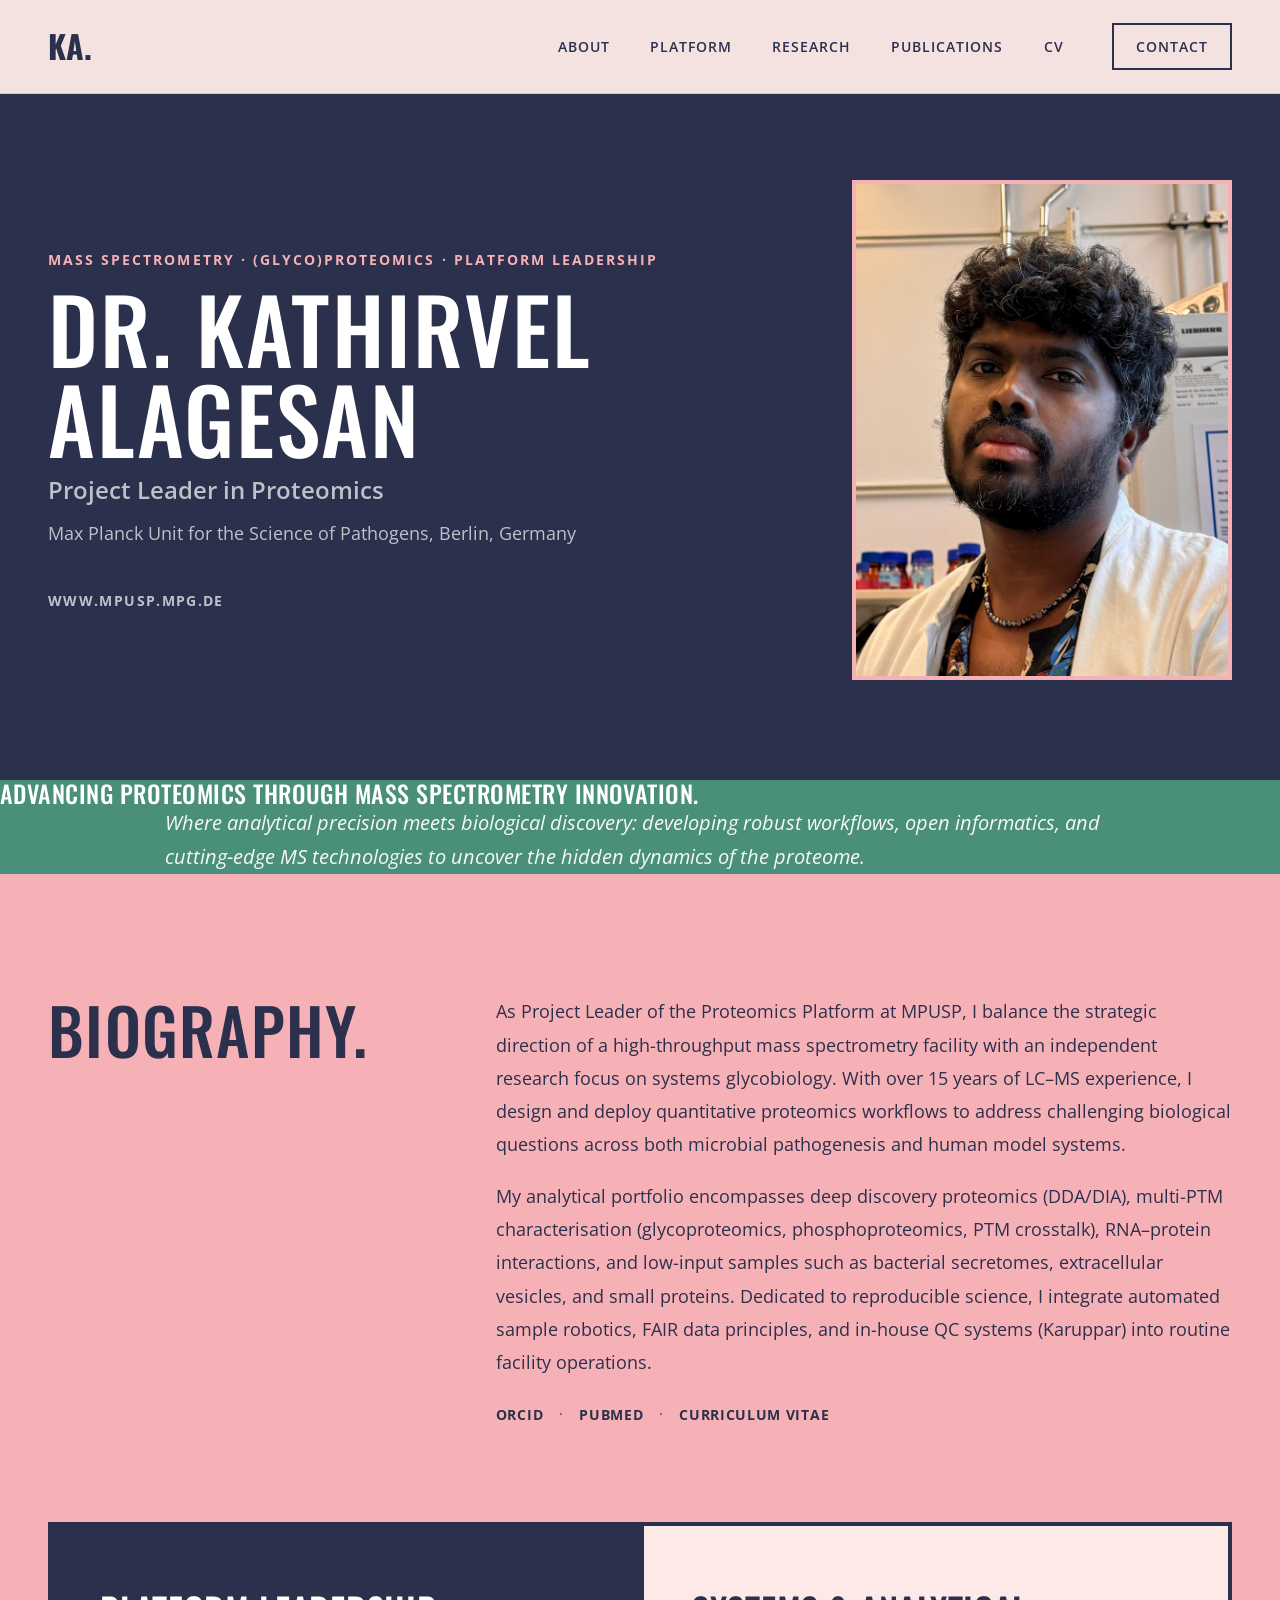
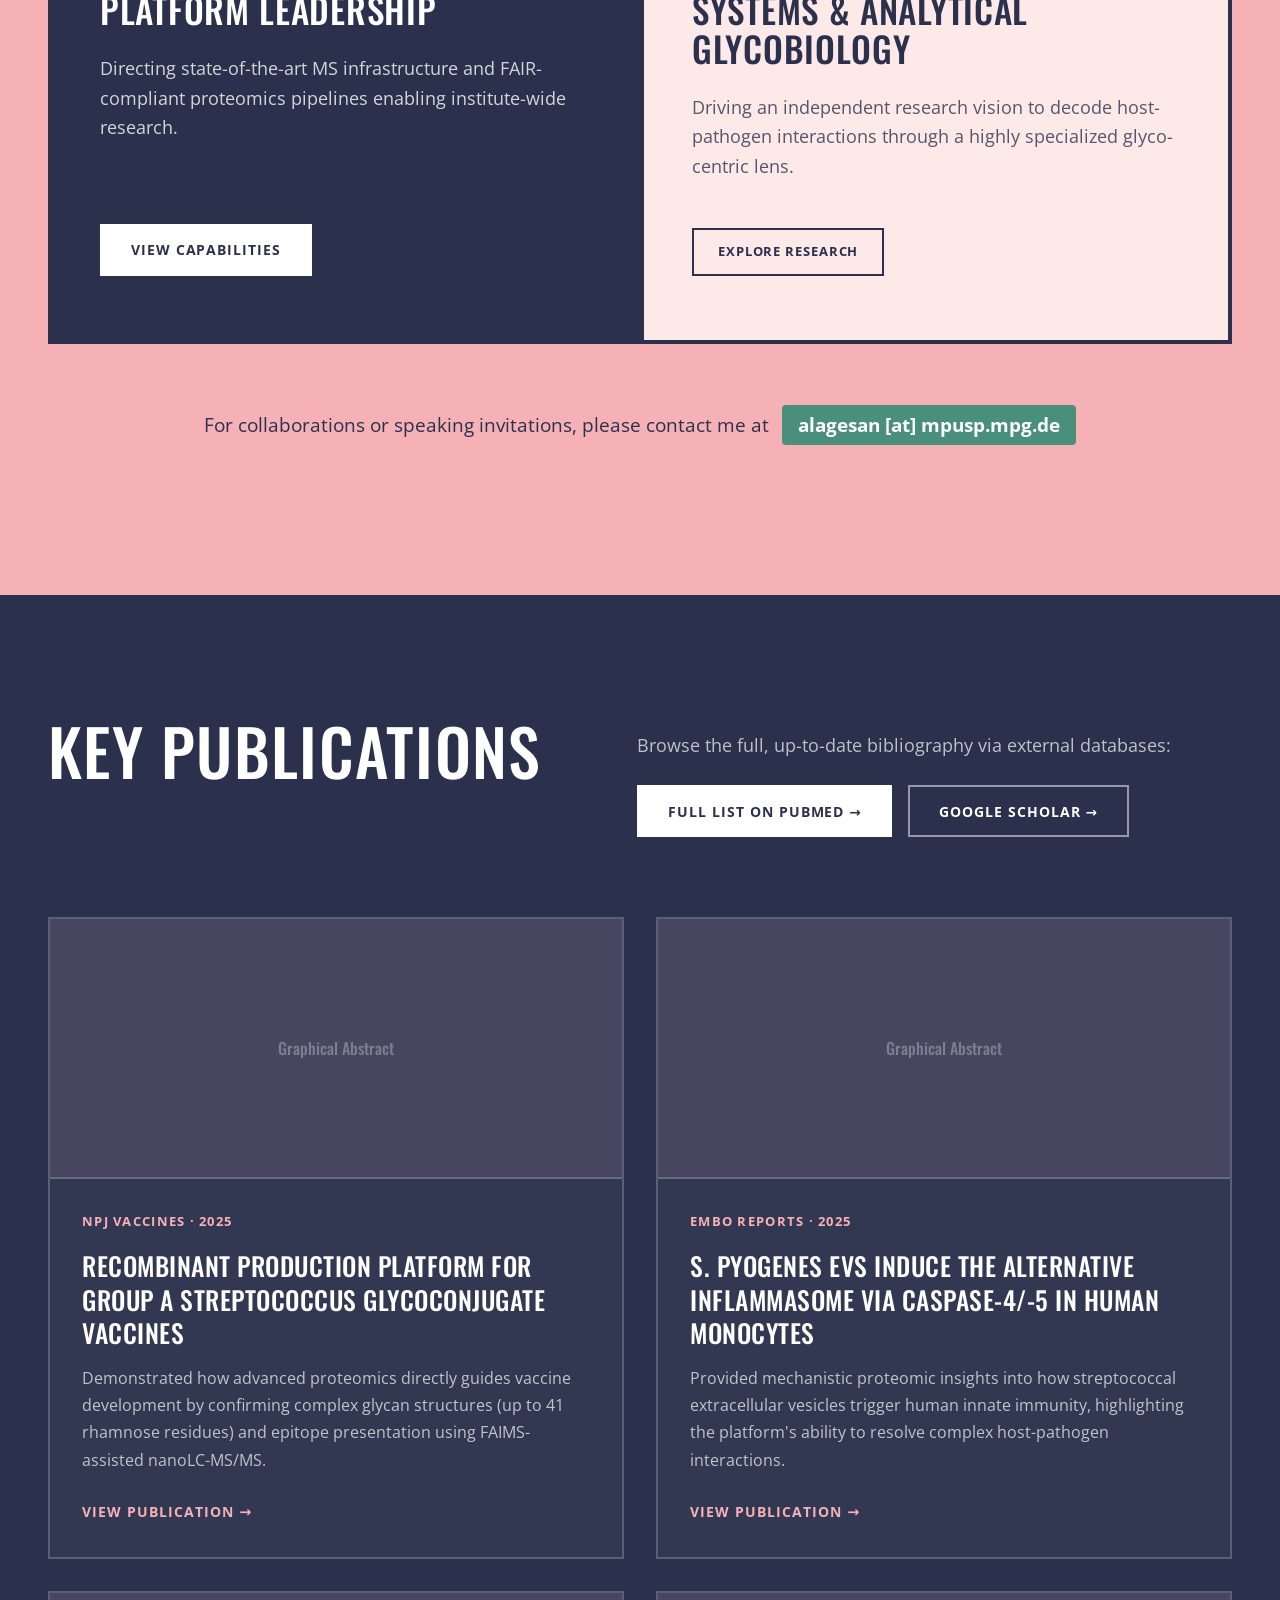
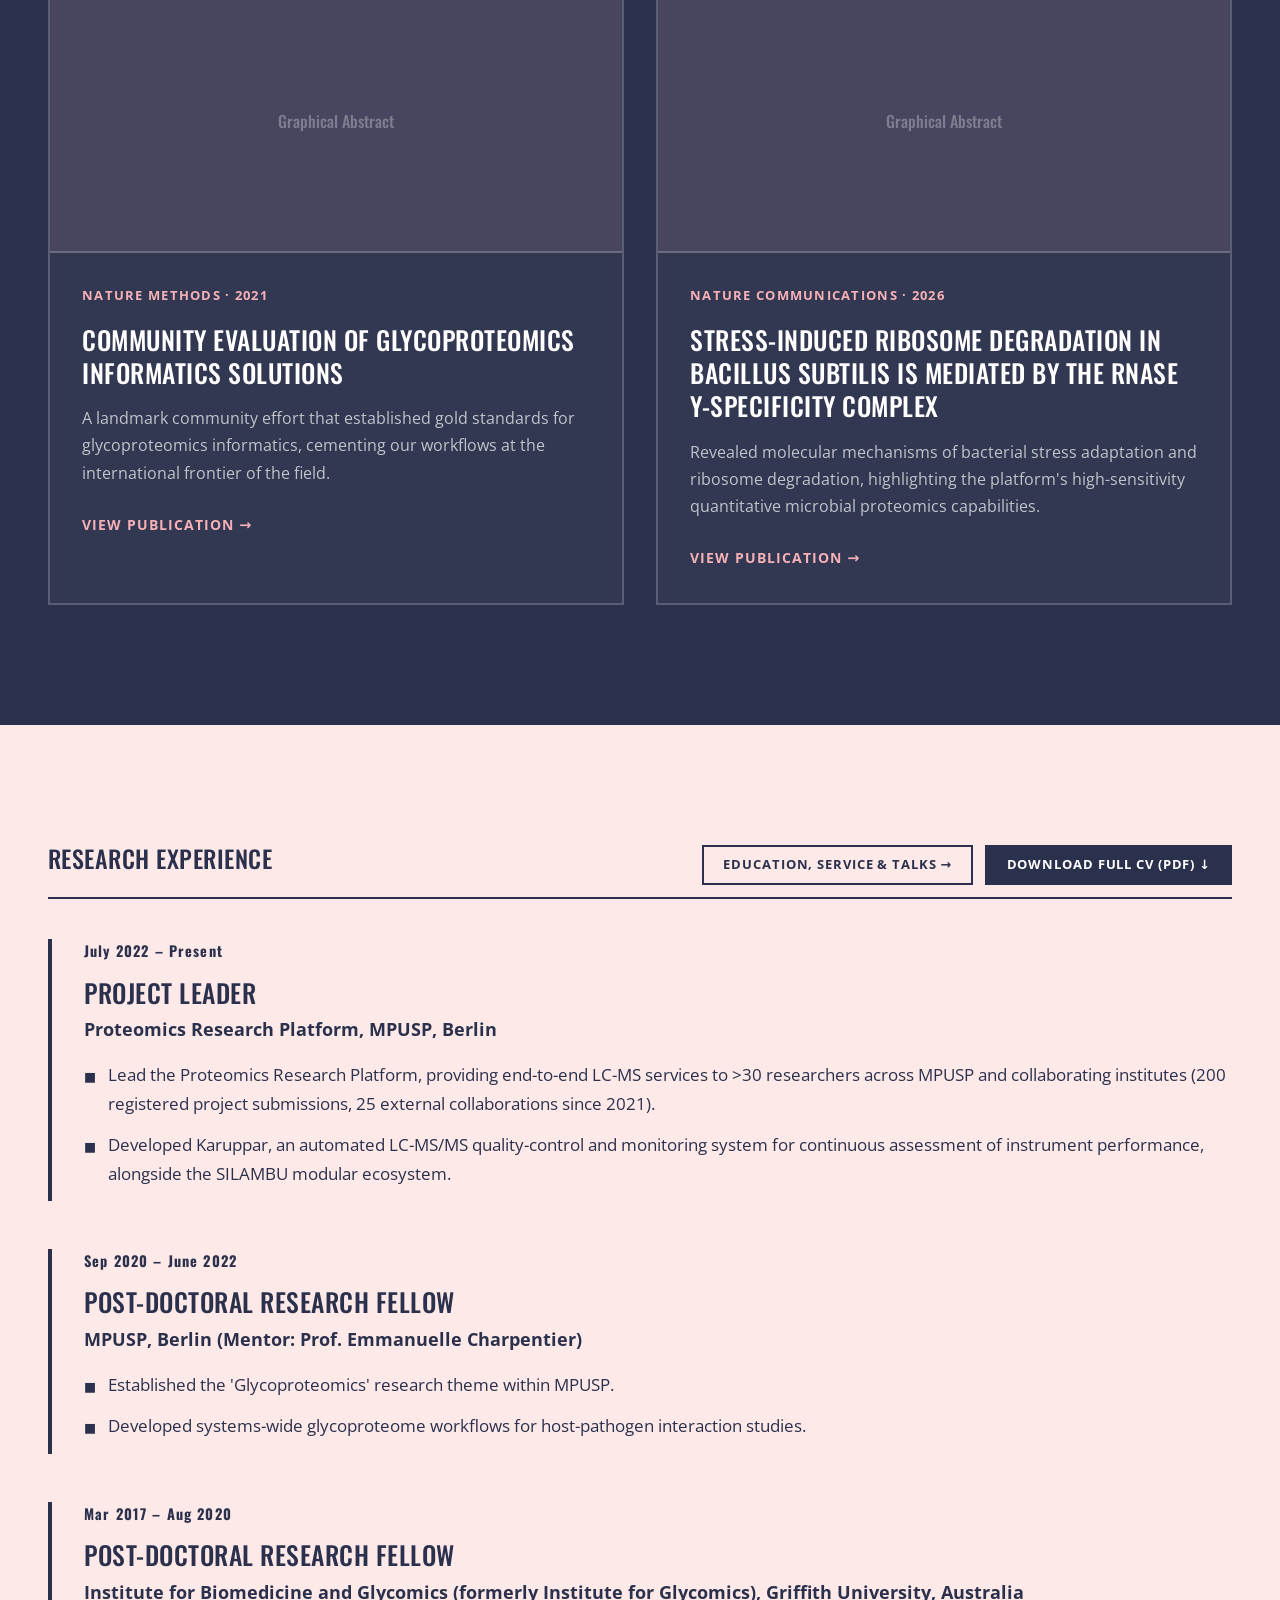
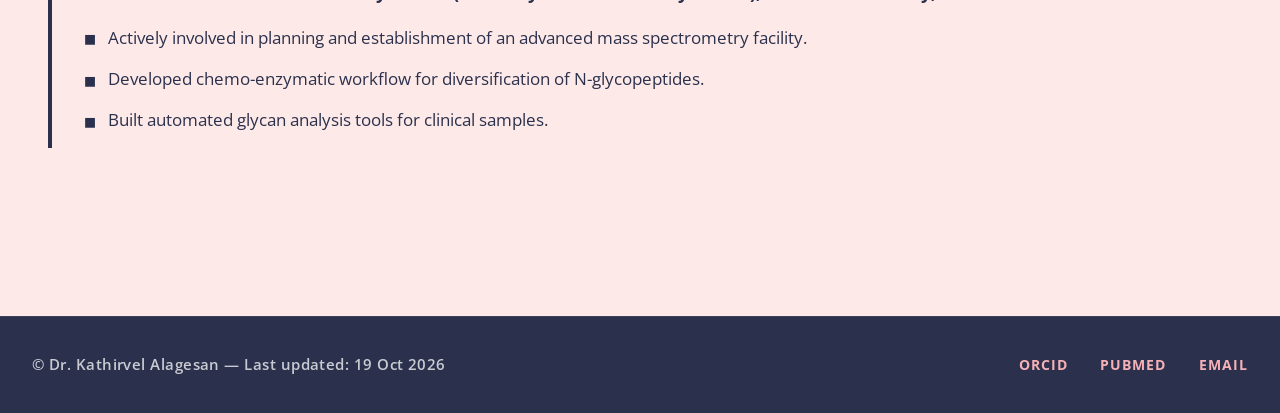
==== index.html @ ba07d7c5 "updated!" ====
<!DOCTYPE html>
<html lang="en">
<head>
    <meta charset="UTF-8">
    <meta name="viewport" content="width=device-width, initial-scale=1.0">
    <meta name="description" content="Dr. Kathirvel Alagesan — Project Leader & Head, Proteomics Research Platform, Max Planck Unit for the Science of Pathogens. Expert in glycoproteomics, mass spectrometry, and microbial proteomics.">
    <meta name="google-site-verification" content="M2EP-Uqpj0NQas1eNHSiCozvgyFSXLWA8i90FR-kQQc" />
    <title>Dr. Kathirvel Alagesan — Glycoproteomics & Microbial Proteomics</title>
    <link rel="preconnect" href="https://fonts.googleapis.com">
    <link rel="preconnect" href="https://fonts.gstatic.com" crossorigin>
    <link href="https://fonts.googleapis.com/css2?family=Oswald:wght@400;500;600;700&family=Open+Sans:wght@300;400;600;700&display=swap" rel="stylesheet">
    <link rel="stylesheet" href="style.css">
</head>
<body>

    <!-- Navigation -->
    <nav class="navbar">
        <div class="nav-content">
            <div class="logo">KA.</div>
            <ul class="nav-links">
                <li><a href="#about">About</a></li>
                <li><a href="platform-details.html">Platform</a></li>
                <li><a href="research.html">Research</a></li>
                <li><a href="#highlights">Publications</a></li>
                <li><a href="cv.html">CV</a></li>
            </ul>
            <a id="nav-contact" href="#" class="nav-cta">Contact</a>
        </div>
    </nav>

    <!-- Hero -->
    <header class="hero bg-navy" id="home">
        <div class="hero-content">
            <div class="hero-text">
                <div class="hero-eyebrow">MASS SPECTROMETRY · (GLYCO)PROTEOMICS · PLATFORM LEADERSHIP</div>
                <h1 id="profile-name"></h1>
                <p class="hero-title" id="profile-title"></p>
                <p class="hero-institution" id="profile-institution"></p>
                
                <div class="hero-links" style="margin-top: 2rem;">
                    <a id="hero-website" href="#" target="_blank" style="font-weight: 700; letter-spacing: 0.1em; text-transform: uppercase;">WWW.MPUSP.MPG.DE</a>
                </div>
            </div>
            <div class="hero-image-wrapper">
                <img id="profile-image" src="" alt="Dr. Kathirvel Alagesan">
            </div>
        </div>
    </header>

    <!-- Tagline Banner -->
    <div class="tagline-banner bg-teal">
        <div class="tagline-content">
            <h2 id="profile-tagline"></h2>
            <p id="profile-tagline-subtitle" style="font-size: 1.25rem; font-style: italic; line-height: 1.7; color: rgba(255, 255, 255, 0.95); max-width: 950px; margin: 0 auto;"></p>
        </div>
    </div>

    <main>
        <!-- About -->
        <section id="about" class="section bg-pink">
            <div class="section-content about-split">
                <div class="about-header">
                    <h2>Biography.</h2>
                </div>
                <div class="about-text">
                    <div id="profile-about" style="font-size: 1.15rem; line-height: 1.8;"></div>
                    <div class="hero-links about-links" style="margin-top: 1.5rem; justify-content: flex-start; flex-wrap: wrap;">
                        <a id="hero-orcid" href="#" target="_blank" style="color: var(--color-bg-navy);">ORCID</a>
                        <span class="divider" style="color: var(--color-bg-navy);">·</span>
                        <a id="hero-pubmed" href="#" target="_blank" style="color: var(--color-bg-navy);">PubMed</a>
                        <span class="divider" style="color: var(--color-bg-navy);">·</span>
                        <a href="cv.html" style="color: var(--color-bg-navy);">Curriculum Vitae</a>
                    </div>
                </div>
            </div>
            
            <!-- Dual Role Boxes -->
            <div class="dual-role-container">
                <div class="role-box navy">
                    <h3>Platform Leadership</h3>
                    <p>Directing state-of-the-art MS infrastructure and FAIR-compliant proteomics pipelines enabling institute-wide research.</p>
                    <a href="platform-details.html" class="btn pub-btn">View Capabilities</a>
                </div>
                <div class="role-box peach">
                    <h3>Systems &amp; Analytical Glycobiology</h3>
                    <p>Driving an independent research vision to decode host-pathogen interactions through a highly specialized glyco-centric lens.</p>
                    <a href="research.html" class="btn outline-btn">Explore Research</a>
                </div>
            </div>
            <!-- CTA Section -->
            <div id="contact-cta" style="text-align: center; padding: 4rem 2rem 2rem;">
                <p style="font-size: 1.2rem; color: var(--color-bg-navy); line-height: 1.8; max-width: 1000px; margin: 0 auto; white-space: normal;">
                    For collaborations or speaking invitations, please contact me at <a id="cta-email" href="#" style="background-color: var(--color-bg-teal); color: #fff; padding: 0.4rem 1rem; border-radius: 4px; font-weight: 700; text-decoration: none; margin-left: 0.5rem; transition: background 0.3s; white-space: nowrap;">alagesan [at] mpusp.mpg.de</a>
                </p>
            </div>
        </section>

        <!-- Publication Highlights -->
        <section id="highlights" class="section bg-navy">
            <div class="section-content">
                <div class="section-header-split">
                    <div>
                        <h2 class="light">Key Publications</h2>
                    </div>
                    <div class="pub-links-block">
                        <p class="light-muted">Browse the full, up-to-date bibliography via external databases:</p>
                        <div class="pub-external-links">
                            <a id="pubmed-link" href="#" target="_blank" class="btn pub-btn">Full List on PubMed →</a>
                            <a id="scholar-link" href="#" target="_blank" class="btn pub-btn-outline">Google Scholar →</a>
                        </div>
                    </div>
                </div>
                <div class="highlights-grid" id="highlights-container"></div>
            </div>
        </section>

        <!-- Research Experience -->
        <section id="experience" class="section bg-peach">
            <div class="section-content">
                <div style="display: flex; justify-content: space-between; align-items: baseline; flex-wrap: wrap; border-bottom: 2px solid var(--color-text-main); padding-bottom: 0.75rem; margin-bottom: 2.5rem; gap: 1rem;">
                    <h2 class="column-title" style="border-bottom: none; margin-bottom: 0; padding-bottom: 0;">Research Experience</h2>
                    <div style="display: flex; gap: 0.75rem; flex-wrap: wrap;">
                        <a href="cv.html" class="btn outline-btn" style="font-size: 0.8rem; padding: 0.45rem 1.2rem;">Education, Service &amp; Talks →</a>
                        <a href="Alagesan_CV_2026.pdf" target="_blank" class="btn primary" style="font-size: 0.8rem; padding: 0.45rem 1.2rem;">Download Full CV (PDF) ↓</a>
                    </div>
                </div>
                <div class="timeline" id="experience-container"></div>
            </div>
        </section>

    </main>

    <footer>
        <div class="footer-content">
            <p class="footer-sub">&copy; Dr. Kathirvel Alagesan — Last updated: <span id="last-update"></span></p>
            <div class="footer-links">
                <a id="footer-orcid" href="#" target="_blank">ORCID</a>
                <a id="footer-pubmed" href="#" target="_blank">PubMed</a>
                <a id="footer-email" href="#">Email</a>
            </div>
        </div>
    </footer>

    <script src="data.js"></script>
    <script src="main.js"></script>
</body>
</html>
---- style.css ----
/* ==========================================================================
   CSS Variables — True Bennett Tea Color Blocking
   ========================================================================== */
:root {
    --color-bg-peach: #fdeae8; /* Soft cream/peach base */
    --color-bg-pink: #f6b1b7;  /* Bennett Pink */
    --color-bg-navy: #2b304c;  /* Deep Navy */
    --color-bg-teal: #4a8f79;  /* Sage/Teal */
    
    --color-text-main: #2b304c;
    --color-text-light: #ffffff;
    --color-text-muted: rgba(43, 48, 76, 0.7);
    --color-text-muted-light: rgba(255, 255, 255, 0.7);
    
    --color-accent: #3898ec;
    --color-border: rgba(43, 48, 76, 0.15);
    
    /* Colors for the 3 Pillars Cards */
    --color-pillar-pink: #9a2b58;
    --color-pillar-blue: #328ab8;
    --color-pillar-green: #3f7b2c;

    /* Typography */
    --font-heading: 'Oswald', system-ui, -apple-system, sans-serif;
    --font-body: 'Open Sans', system-ui, -apple-system, sans-serif;
    --transition: all 0.35s cubic-bezier(0.25, 1, 0.5, 1);

    --max-width: 1360px;
    --section-padding: 120px;
}

/* ==========================================================================
   Reset & Base
   ========================================================================== */
*, *::before, *::after { margin: 0; padding: 0; box-sizing: border-box; }
html { scroll-behavior: smooth; }
body {
    font-family: var(--font-body);
    background-color: var(--color-bg-peach);
    color: var(--color-text-main);
    line-height: 1.7;
    font-weight: 400;
    overflow-x: hidden;
}
h1, h2, h3 { 
    font-family: var(--font-heading); 
    font-weight: 500; 
    text-transform: uppercase; 
    letter-spacing: 0.02em; 
    line-height: 1.1; 
}
h4 { font-family: var(--font-body); font-weight: 600; }
a { text-decoration: none; color: inherit; transition: var(--transition); }
ul { list-style: none; }
img { max-width: 100%; display: block; }

/* ==========================================================================
   Navigation
   ========================================================================== */
.navbar {
    position: fixed; top: 0; width: 100%; z-index: 1000;
    background: rgba(253, 234, 232, 0.96); /* Match peach base */
    backdrop-filter: blur(10px);
    border-bottom: 1px solid var(--color-border);
}
.nav-content {
    max-width: var(--max-width); margin: 0 auto;
    padding: 1.2rem 3rem;
    display: flex; align-items: center; gap: 3rem;
}
.logo {
    font-family: var(--font-heading); font-size: 2rem; font-weight: 700;
    color: var(--color-text-main); margin-right: auto;
}
.nav-links { display: flex; gap: 2.5rem; }
.nav-links a {
    font-size: 0.9rem; text-transform: uppercase;
    letter-spacing: 0.07em; color: var(--color-text-main); font-weight: 600;
}
.nav-links a:hover { opacity: 0.6; }
.nav-cta {
    font-size: 0.85rem; text-transform: uppercase; letter-spacing: 0.07em;
    padding: 0.6rem 1.4rem; border: 2px solid var(--color-text-main);
    font-weight: 600; transition: var(--transition);
}
.nav-cta:hover { background: var(--color-text-main); color: #fff; }

/* ==========================================================================
   Buttons
   ========================================================================== */
.btn {
    display: inline-block; padding: 0.9rem 2rem; font-size: 0.9rem;
    font-family: var(--font-body); font-weight: 700;
    text-transform: uppercase; letter-spacing: 0.07em;
    transition: var(--transition); border: 2px solid var(--color-text-main);
    cursor: pointer; text-align: center;
}
.btn.primary { background: var(--color-text-main); color: #fff; }
.btn.primary:hover { background: transparent; color: var(--color-text-main); border-color: var(--color-text-main); }
.btn.secondary { background: transparent; color: var(--color-text-light); border-color: var(--color-text-light); }
.btn.secondary:hover { background: var(--color-text-light); color: var(--color-text-main); }
.outline-btn { border: 2px solid var(--color-text-main); color: var(--color-text-main); background: transparent; padding: 0.7rem 1.5rem; font-size: 0.8rem; }
.outline-btn:hover { background: var(--color-text-main); color: #fff; }
.btn.pub-btn { background: #fff; color: var(--color-bg-navy); border-color: #fff; font-size: 0.85rem; padding: 0.8rem 1.8rem; }
.btn.pub-btn:hover { background: var(--color-bg-pink); border-color: var(--color-bg-pink); color: var(--color-text-main); }
.btn.pub-btn-outline { background: transparent; color: #fff; border-color: rgba(255,255,255,0.5); font-size: 0.85rem; padding: 0.8rem 1.8rem; }
.btn.pub-btn-outline:hover { background: rgba(255,255,255,0.1); border-color: #fff; }

/* ==========================================================================
   Color Blocking Backgrounds
   ========================================================================== */
.bg-peach { background-color: var(--color-bg-peach); color: var(--color-text-main); }
.bg-pink { background-color: var(--color-bg-pink); color: var(--color-text-main); }
.bg-navy { background-color: var(--color-bg-navy); color: var(--color-text-light); }
.bg-teal { background-color: var(--color-bg-teal); color: var(--color-text-light); }

/* Text color overrides for dark backgrounds */
.bg-navy h1, .bg-navy h2, .bg-navy h3,
.bg-teal h1, .bg-teal h2, .bg-teal h3 { color: var(--color-text-light); }
.bg-navy p, .bg-teal p { color: var(--color-text-muted-light); }

/* ==========================================================================
   Hero
   ========================================================================== */
.hero {
    padding: 180px 3rem 100px;
    display: flex; align-items: center;
}
.hero-content {
    max-width: var(--max-width); margin: 0 auto;
    display: flex; align-items: center; gap: 6rem;
}
.hero-text { flex: 1; }
.hero-text h1 {
    font-size: clamp(4rem, 7vw, 6rem); /* Huge, dramatic Oswald */
    margin-bottom: 0.5rem; line-height: 1;
}
.hero-title {
    font-size: 1.5rem; font-weight: 600; color: var(--color-bg-pink); /* Contrast pop on navy */
    margin-bottom: 0.5rem; font-family: var(--font-body);
}
.hero-institution {
    font-size: 1.1rem; color: var(--color-text-muted-light);
    margin-bottom: 2.5rem;
}
.hero-actions { display: flex; gap: 1.5rem; margin-bottom: 2.5rem; flex-wrap: wrap; }
.hero-links { display: flex; align-items: center; gap: 1rem; font-size: 0.9rem; }
.hero-links a { color: var(--color-text-muted-light); text-transform: uppercase; font-weight: 700; letter-spacing: 0.05em; font-size: 0.85rem; }
.hero-links a:hover { color: var(--color-bg-pink); }
.hero-links .divider { color: rgba(255,255,255,0.2); }

/* Eyebrow, Leads & Quick-Jump Pills */
.hero-eyebrow {
    font-size: 0.85rem;
    font-weight: 700;
    letter-spacing: 0.15em;
    text-transform: uppercase;
    color: var(--color-bg-pink);
    margin-bottom: 0.75rem;
}
.hero-lead {
    font-size: 1.35rem;
    font-weight: 600;
    color: #ffffff;
    line-height: 1.45;
    margin-bottom: 0.75rem;
    max-width: 650px;
}
.hero-sublead {
    font-size: 1.05rem;
    line-height: 1.6;
    color: var(--color-text-muted-light);
    margin-bottom: 1.8rem;
    max-width: 650px;
}
.hero-pills {
    display: flex;
    flex-wrap: wrap;
    gap: 0.75rem;
    margin-bottom: 1.5rem;
}
.hero-pill {
    display: inline-block;
    padding: 0.45rem 1rem;
    border-radius: 4px;
    background: rgba(255, 255, 255, 0.08);
    border: 1px solid rgba(255, 255, 255, 0.2);
    color: #ffffff;
    font-size: 0.85rem;
    font-weight: 600;
    letter-spacing: 0.04em;
    text-transform: uppercase;
    transition: var(--transition);
}
.hero-pill:hover {
    background: var(--color-bg-teal);
    border-color: var(--color-bg-teal);
    color: #ffffff;
}

.hero-image-wrapper { flex: 0 0 380px; }
.hero-image-wrapper img {
    width: 100%; height: 500px; object-fit: cover;
    border: 4px solid var(--color-bg-pink); /* Add framed aesthetic */
}

/* ==========================================================================
.tagline-banner {
    padding: 4.5rem 2rem; text-align: center;
}
.tagline-content { max-width: 1350px; margin: 0 auto; }
.tagline-banner h2 {
    font-size: clamp(1.9rem, 3vw, 2.8rem);
    font-weight: 700;
    line-height: 1.3;
    margin-bottom: 1.2rem;
    color: #ffffff;
    white-space: normal;
}
@media (min-width: 992px) {
    .tagline-banner h2 {
        white-space: nowrap;
    }
}

/* ==========================================================================
   Metrics Ribbon (Platform by the Numbers)
   ========================================================================== */
.metrics-ribbon {
    background-color: #20243a; /* Deep refined Navy */
    color: #ffffff;
    padding: 2.8rem 2rem;
    border-top: 3px solid var(--color-bg-teal);
    border-bottom: 1px solid rgba(255, 255, 255, 0.08);
}
.metrics-container {
    max-width: var(--max-width);
    margin: 0 auto;
}
.metrics-grid {
    display: grid;
    grid-template-columns: repeat(4, 1fr);
    gap: 1.5rem;
    text-align: center;
}
.metric-item {
    display: flex;
    flex-direction: column;
    align-items: center;
    justify-content: center;
    padding: 0.5rem 1rem;
    border-right: 1px solid rgba(255, 255, 255, 0.1);
}
.metric-item:last-child {
    border-right: none;
}
.metric-number {
    font-family: var(--font-heading);
    font-size: clamp(2.4rem, 4vw, 3.4rem);
    font-weight: 700;
    color: var(--color-bg-pink);
    line-height: 1;
    margin-bottom: 0.5rem;
}
.metric-label {
    font-size: 0.85rem;
    text-transform: uppercase;
    letter-spacing: 0.08em;
    color: var(--color-text-muted-light);
    font-weight: 600;
}
@media (max-width: 860px) {
    .metrics-grid {
        grid-template-columns: repeat(2, 1fr);
        gap: 2rem;
    }
    .metric-item:nth-child(2) {
        border-right: none;
    }
}
@media (max-width: 480px) {
    .metrics-grid {
        grid-template-columns: 1fr;
    }
    .metric-item {
        border-right: none;
        border-bottom: 1px solid rgba(255, 255, 255, 0.1);
        padding-bottom: 1.5rem;
    }
    .metric-item:last-child {
        border-bottom: none;
        padding-bottom: 0;
    }
}

/* ==========================================================================
   Sections — Layout
   ========================================================================== */
.section { padding: var(--section-padding) 3rem; }
.section-content { max-width: var(--max-width); margin: 0 auto; }

.section-header-split {
    display: flex; gap: 6rem; align-items: flex-start;
    margin-bottom: 5rem;
}
.section-header-split h2, .section-header-center h2 { 
    font-size: clamp(3rem, 5vw, 4rem); 
}
.section-description { flex: 1; font-size: 1.15rem; padding-top: 1rem; }

.section-header-center { text-align: center; margin-bottom: 5rem; }

/* About Split */
.about-split { display: flex; gap: 8rem; align-items: flex-start; margin-bottom: 6rem; }
.about-header { flex: 0 0 280px; }
.about-header h2 { font-size: clamp(3.5rem, 5vw, 5rem); }
.about-text { flex: 1; font-size: 1.25rem; }
.contact-details {
    margin-top: 3rem; display: flex; flex-direction: column; gap: 0.5rem;
    font-size: 0.95rem; font-weight: 700; text-transform: uppercase; letter-spacing: 0.05em;
}
.contact-details a:hover { opacity: 0.6; }

.about-links a { transition: var(--transition); }
.about-links a:hover { color: var(--color-bg-teal) !important; }

/* ==========================================================================
   Dual Role Boxes
   ========================================================================== */
.dual-role-container {
    display: grid; grid-template-columns: 1fr 1fr; gap: 0; /* Seamless connection */
    max-width: var(--max-width); margin: 0 auto;
    border: 4px solid var(--color-text-main);
}
.role-box {
    padding: 4rem 3rem; display: flex; flex-direction: column; align-items: flex-start;
}
.role-box h3 { font-size: 2.2rem; margin-bottom: 1.5rem; }
.role-box p { font-size: 1.15rem; line-height: 1.6; margin-bottom: 3rem; flex: 1; }

.role-box.navy { background: var(--color-bg-navy); color: #fff; }
.role-box.navy h3 { color: #fff; }
.role-box.navy p { color: rgba(255,255,255,0.8); }

.role-box.peach { background: var(--color-bg-peach); color: var(--color-text-main); border-left: 4px solid var(--color-text-main); }
.role-box.peach h3 { color: var(--color-text-main); }
.role-box.peach p { color: rgba(43, 48, 76, 0.8); }

/* ==========================================================================
   The 3 Pillars Graphic
   ========================================================================== */
.pillars-grid {
    display: grid; grid-template-columns: repeat(auto-fit, minmax(300px, 1fr)); gap: 3rem;
}
.pillar-card {
    background: #fff; padding: 3rem 2.5rem;
    border: 3px solid var(--color-text-main);
    text-align: center; border-top: 10px solid transparent;
    transition: var(--transition);
}
.pillar-card:hover { transform: translateY(-5px); box-shadow: 10px 10px 0px rgba(43,48,76,0.1); }
.pillar-card h3 { font-size: 1.8rem; margin-bottom: 1rem; color: var(--color-text-main); }
.pillar-card p { font-size: 1.1rem; line-height: 1.6; }

.pillar-pink { border-top-color: var(--color-pillar-pink); }
.pillar-blue { border-top-color: var(--color-pillar-blue); }
.pillar-green { border-top-color: var(--color-pillar-green); }

/* ==========================================================================
   Research / Platform Cards (Staggered Layout)
   ========================================================================== */
.project-card {
    display: flex; align-items: stretch; gap: 0;
    margin-bottom: 4rem; background: #fff;
    border: 3px solid var(--color-text-main);
}
.project-card.row-reverse { flex-direction: row-reverse; }

.project-image-wrapper { flex: 0 0 45%; border-right: 3px solid var(--color-text-main); }
.project-card.row-reverse .project-image-wrapper { border-right: none; border-left: 3px solid var(--color-text-main); }

.project-img { width: 100%; height: 100%; object-fit: cover; min-height: 420px; }
.project-img.contain { object-fit: contain; background: #ffffff; padding: 1.5rem; }
.project-image-placeholder {
    width: 100%; min-height: 100%; background: var(--color-bg-pink);
    display: flex; align-items: center; justify-content: center;
    font-size: 1rem; font-family: var(--font-heading); text-transform: uppercase;
    color: var(--color-text-main);
}
/* Allow custom backgrounds for placeholders in specific sections */
.bg-teal .project-image-placeholder { background: var(--color-bg-peach); }
.bg-peach .project-image-placeholder { background: var(--color-bg-pink); }

.project-info { flex: 1; padding: 4rem; display: flex; flex-direction: column; justify-content: center; color: var(--color-text-main); }
.serif-title { font-size: clamp(2rem, 3vw, 2.5rem); margin-bottom: 1.5rem; line-height: 1.2; text-transform: uppercase; font-family: var(--font-heading); }
.project-card h3,
.project-card .serif-title,
.project-info h3,
.project-info .serif-title { color: var(--color-text-main) !important; }
.project-card p,
.project-info p { color: rgba(43, 48, 76, 0.85) !important; font-size: 1.1rem; margin-bottom: 1rem; line-height: 1.7; }

.project-tags { display: flex; flex-wrap: wrap; gap: 0.8rem; margin-top: 1.5rem; }
.tag {
    font-size: 0.85rem; font-weight: 700; text-transform: uppercase; letter-spacing: 0.08em;
    color: var(--color-bg-teal);
    background: transparent;
    border: none;
    padding: 0;
}

/* ==========================================================================
   Publication Highlights (on Navy background)
   ========================================================================== */
.pub-links-block { flex: 1; padding-top: 1rem; }
.light-muted { font-size: 1.1rem; margin-bottom: 1.5rem; }
.pub-external-links { display: flex; gap: 1rem; flex-wrap: wrap; }

.highlights-grid {
    display: grid; grid-template-columns: repeat(auto-fit, minmax(380px, 1fr)); gap: 2rem;
    margin-top: 4rem;
}
.highlight-card {
    display: block; background: rgba(255,255,255,0.03);
    border: 2px solid rgba(255,255,255,0.2);
    transition: var(--transition);
}
.highlight-card:hover { background: rgba(255,255,255,0.08); border-color: var(--color-bg-pink); }
.highlight-img, .highlight-image-placeholder {
    width: 100%; height: 260px; object-fit: cover;
    background: rgba(249,197,209,0.1);
    display: flex; align-items: center; justify-content: center;
    font-size: 1rem; font-family: var(--font-heading); font-weight: 500;
    color: rgba(255,255,255,0.3); transition: var(--transition);
    border-bottom: 2px solid rgba(255,255,255,0.2);
}
.highlight-img.contain { object-fit: contain; background: rgba(255,255,255,0.05); padding: 1rem; }
.highlight-card:hover .highlight-img { transform: scale(1.02); }
.highlight-info { padding: 2rem; }
.highlight-journal {
    display: block; font-size: 0.8rem; font-weight: 700; text-transform: uppercase;
    letter-spacing: 0.1em; color: var(--color-bg-pink); margin-bottom: 1rem;
}
.highlight-info h3 { font-size: 1.6rem; margin-bottom: 1rem; line-height: 1.3; }
.highlight-info p { margin-bottom: 1.5rem; }
.read-more {
    font-size: 0.9rem; font-weight: 700; text-transform: uppercase; letter-spacing: 0.07em;
    color: var(--color-bg-pink);
}

/* ==========================================================================
   Leadership & Service
   ========================================================================== */
.leadership-grid {
    display: grid; grid-template-columns: repeat(auto-fit, minmax(320px, 1fr)); gap: 0;
    border-top: 2px solid var(--color-text-main);
}
.leadership-card {
    padding: 2.5rem 2rem 2.5rem 0; display: flex; gap: 2rem;
    border-bottom: 2px solid var(--color-text-main);
}
.leadership-year {
    flex: 0 0 80px; font-size: 1.2rem; font-weight: 700; font-family: var(--font-heading);
    color: var(--color-text-main); text-align: right;
}
.leadership-content h3 {
    font-size: 1.3rem; margin-bottom: 0.5rem;
}
.leadership-content p { font-size: 1.05rem; }

/* ==========================================================================
   Experience & Education Timeline
   ========================================================================== */
.split-layout { display: flex; gap: 6rem; }
.timeline-column { flex: 1; }
.column-title {
    margin-bottom: 3rem; padding-bottom: 1rem;
    border-bottom: 2px solid var(--color-text-main);
}
.timeline {
    display: flex;
    flex-direction: column;
}
.timeline-item { 
    margin-bottom: 3rem; 
    padding-left: 2rem; 
    border-left: 4px solid var(--color-text-main); 
}
.timeline-date {
    display: block; font-size: 0.9rem; font-weight: 700; font-family: var(--font-heading);
    letter-spacing: 0.08em; margin-bottom: 0.8rem;
}
.timeline-content h3 { font-size: 1.6rem; margin-bottom: 0.5rem; }
.timeline-content h4 { font-size: 1.1rem; font-weight: 700; margin-bottom: 1rem; }
.timeline-content p, .timeline-content ul { font-size: 1.05rem; }
.timeline-content li { margin-bottom: 0.8rem; padding-left: 1.5rem; position: relative; }
.timeline-content li::before { content: '■'; position: absolute; left: 0; color: var(--color-bg-navy); font-size: 0.8rem; top: 0.3rem; }

/* ==========================================================================
   Talks
   ========================================================================== */
.talks-list { display: grid; grid-template-columns: repeat(auto-fit, minmax(400px, 1fr)); gap: 0; }
.talk-item {
    padding: 2rem 0; border-bottom: 1px solid rgba(255,255,255,0.2);
    font-size: 1.1rem; padding-right: 2rem;
}

/* ==========================================================================
   Footer
   ========================================================================== */
footer {
    background: var(--color-bg-navy);
    padding: 2.2rem 2rem;
    border-top: 1px solid rgba(255, 255, 255, 0.08);
}
.footer-content {
    max-width: var(--max-width);
    margin: 0 auto;
    display: flex;
    flex-direction: row;
    justify-content: space-between;
    align-items: center;
    flex-wrap: wrap;
    gap: 1.2rem;
}
.footer-name { display: none; }
.footer-sub {
    color: rgba(255, 255, 255, 0.75);
    font-size: 0.95rem;
    font-weight: 600;
    margin-bottom: 0;
    letter-spacing: 0.03em;
    font-family: var(--font-body);
}
.footer-links {
    display: flex;
    justify-content: center;
    align-items: center;
    gap: 2rem;
}
.footer-links a {
    font-size: 0.85rem;
    font-weight: 700;
    text-transform: uppercase;
    letter-spacing: 0.08em;
    color: var(--color-bg-pink);
    transition: var(--transition);
}
.footer-links a:hover {
    color: #fff;
}
@media (max-width: 768px) {
    footer { padding: 2.2rem 1.5rem; }
    .footer-content {
        flex-direction: column;
        text-align: center;
        gap: 1rem;
    }
}

/* ==========================================================================
   Responsive
   ========================================================================== */
@media (max-width: 1100px) {
    .hero-content, .about-split, .split-layout { flex-direction: column; gap: 4rem; }
    .hero { padding-top: 140px; }
    .section-header-split { flex-direction: column; gap: 2rem; }
    .project-card, .project-card.row-reverse { flex-direction: column; }
    .project-image-wrapper { flex: none; border: none !important; border-bottom: 3px solid var(--color-text-main) !important; }
    .project-image-placeholder { min-height: 280px; }
    .about-header { flex: none; }
    .hero-image-wrapper { flex: none; width: 100%; max-width: 480px; margin: 0 auto; }
}
@media (max-width: 768px) {
    .nav-links { display: none; }
    :root { --section-padding: 70px; }
    .highlights-grid, .talks-list, .dual-role-container { grid-template-columns: 1fr; }
    .role-box.peach { border-left: none; border-top: 4px solid var(--color-text-main); }
    .project-info { padding: 2.5rem; }
    .hero-text h1 { font-size: 3rem; }
}
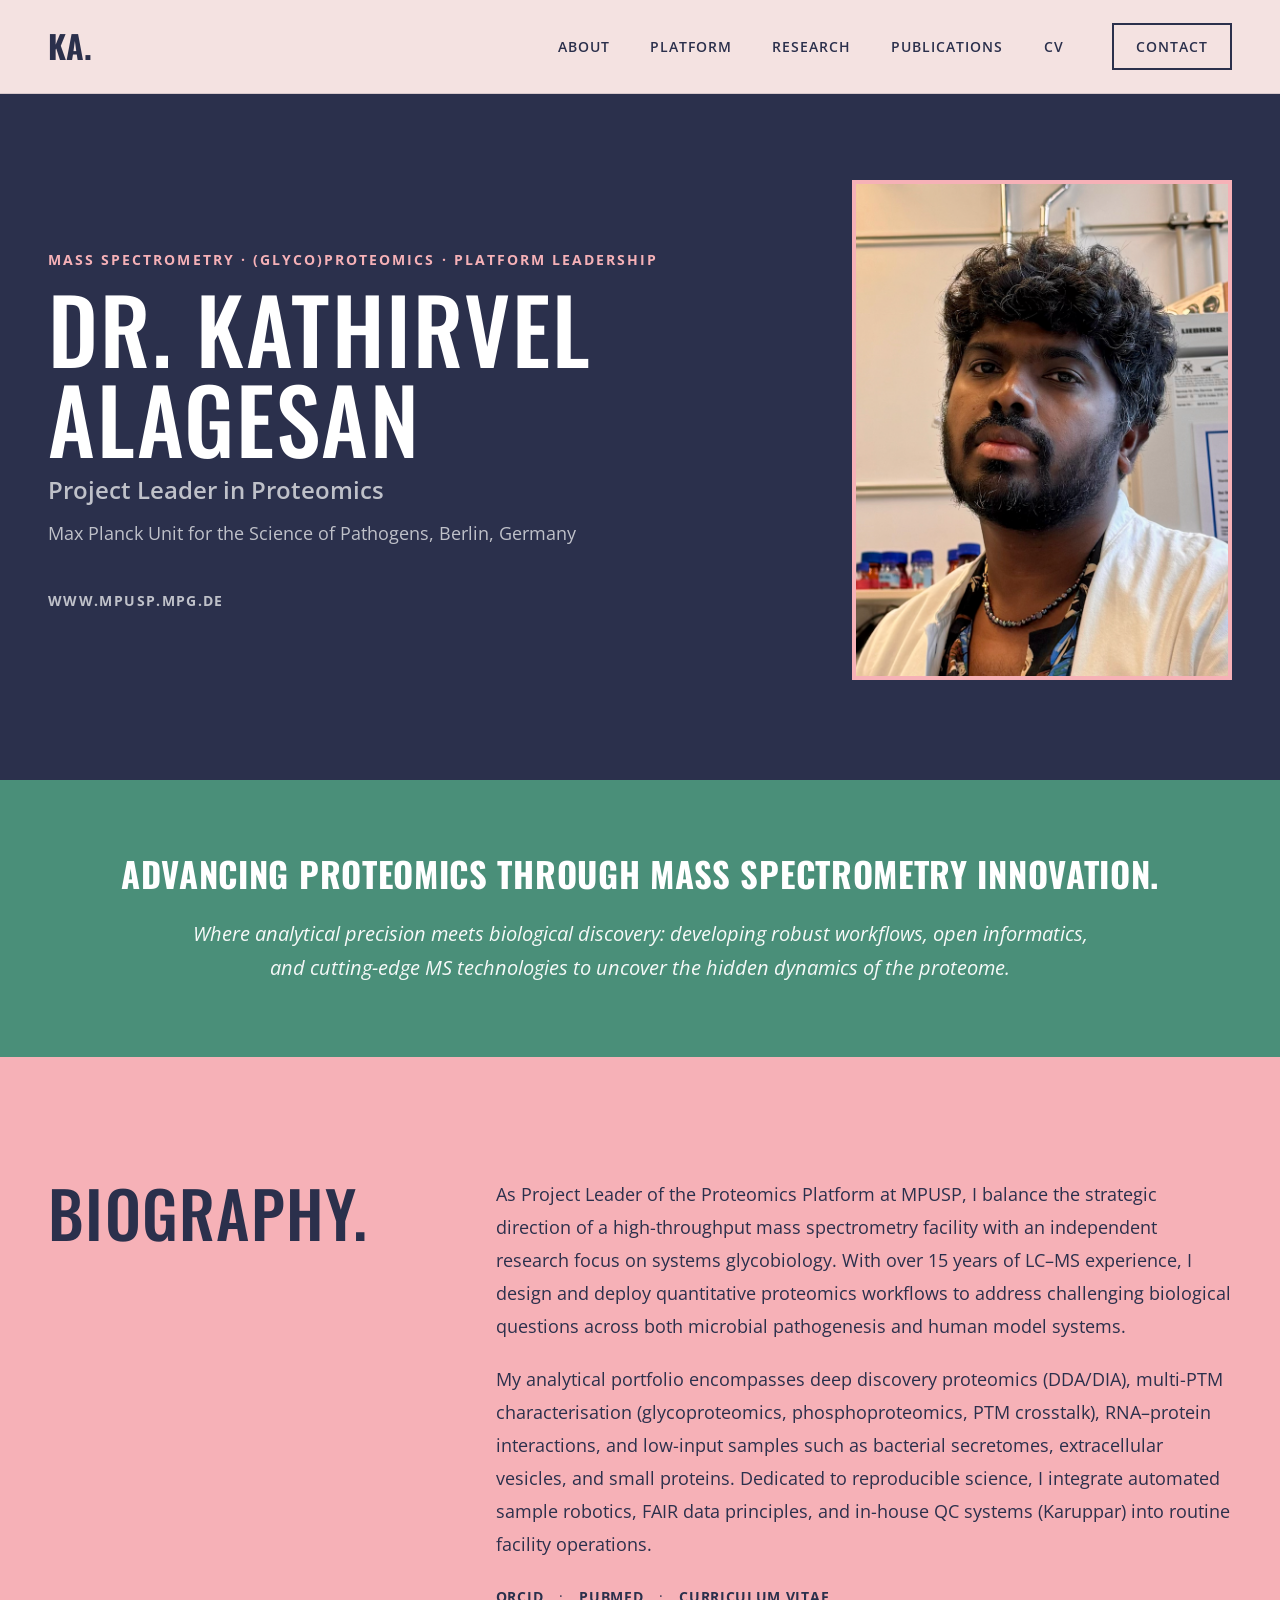
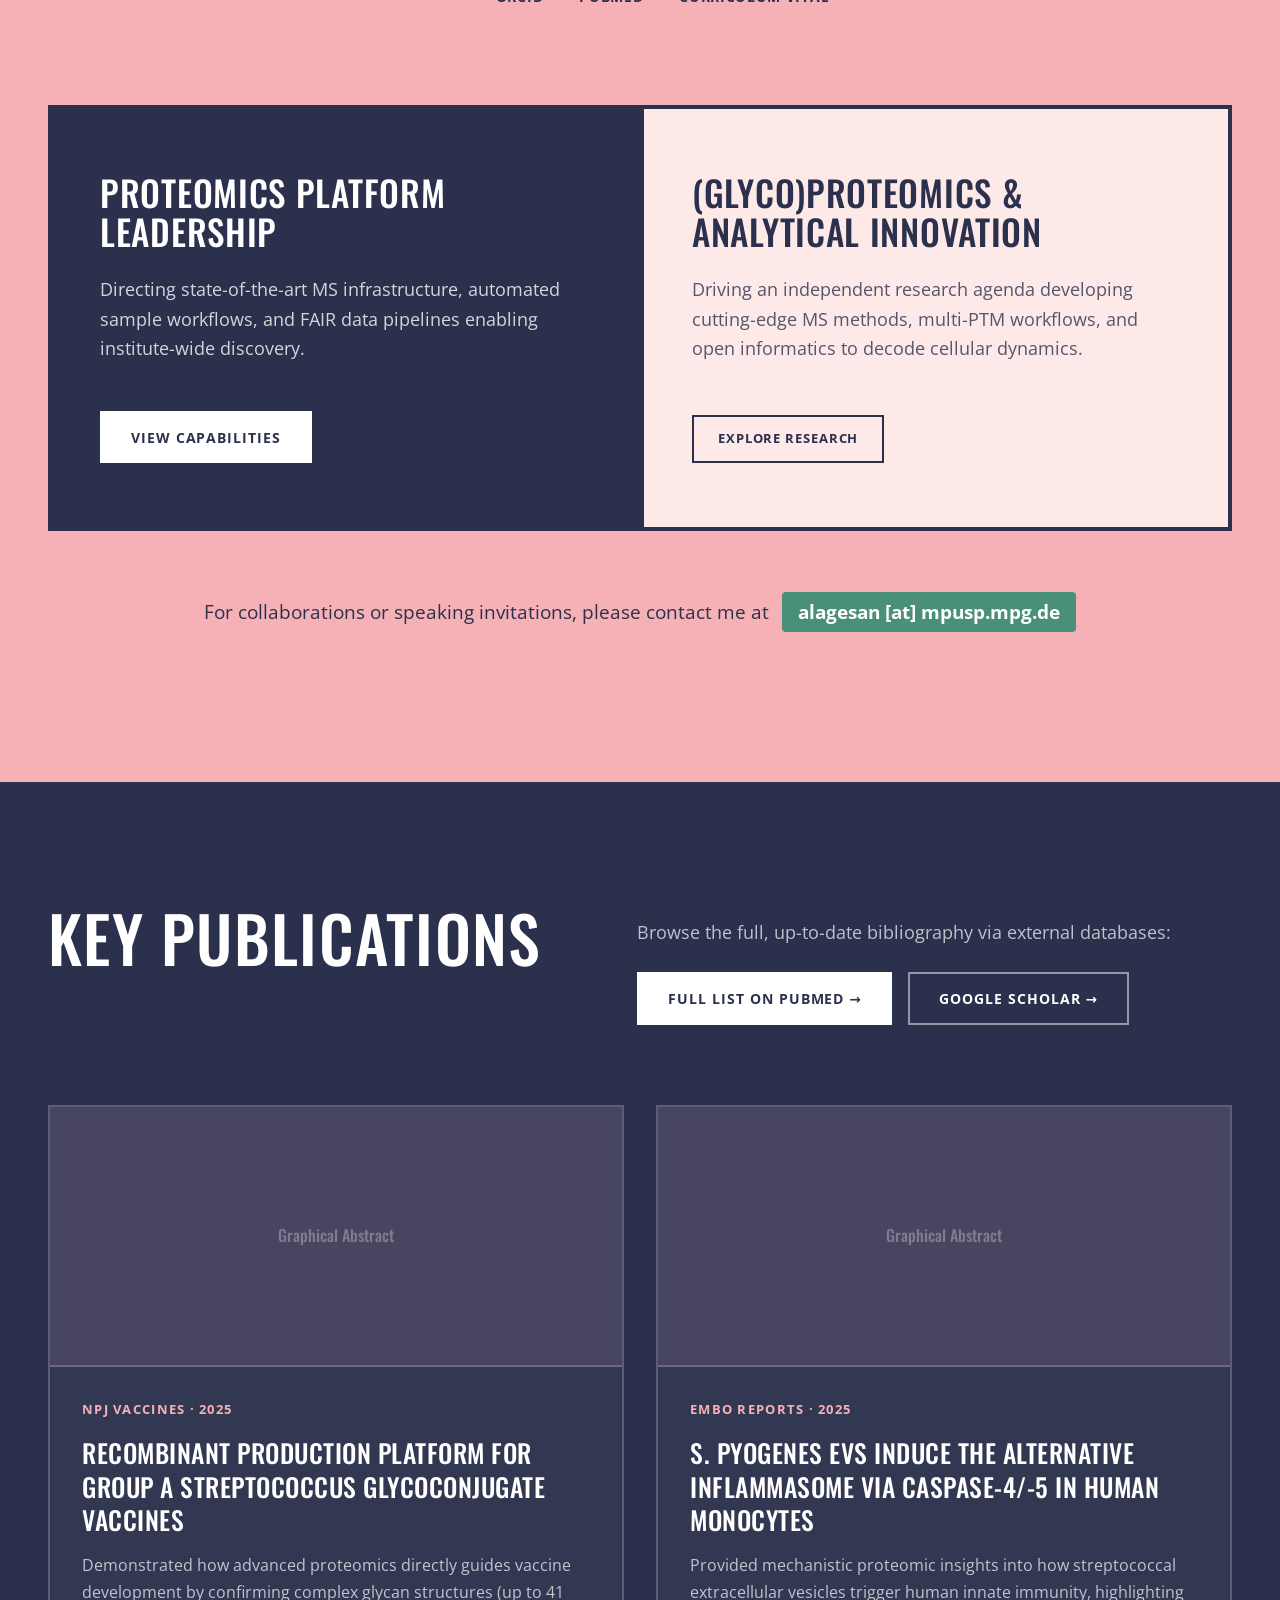
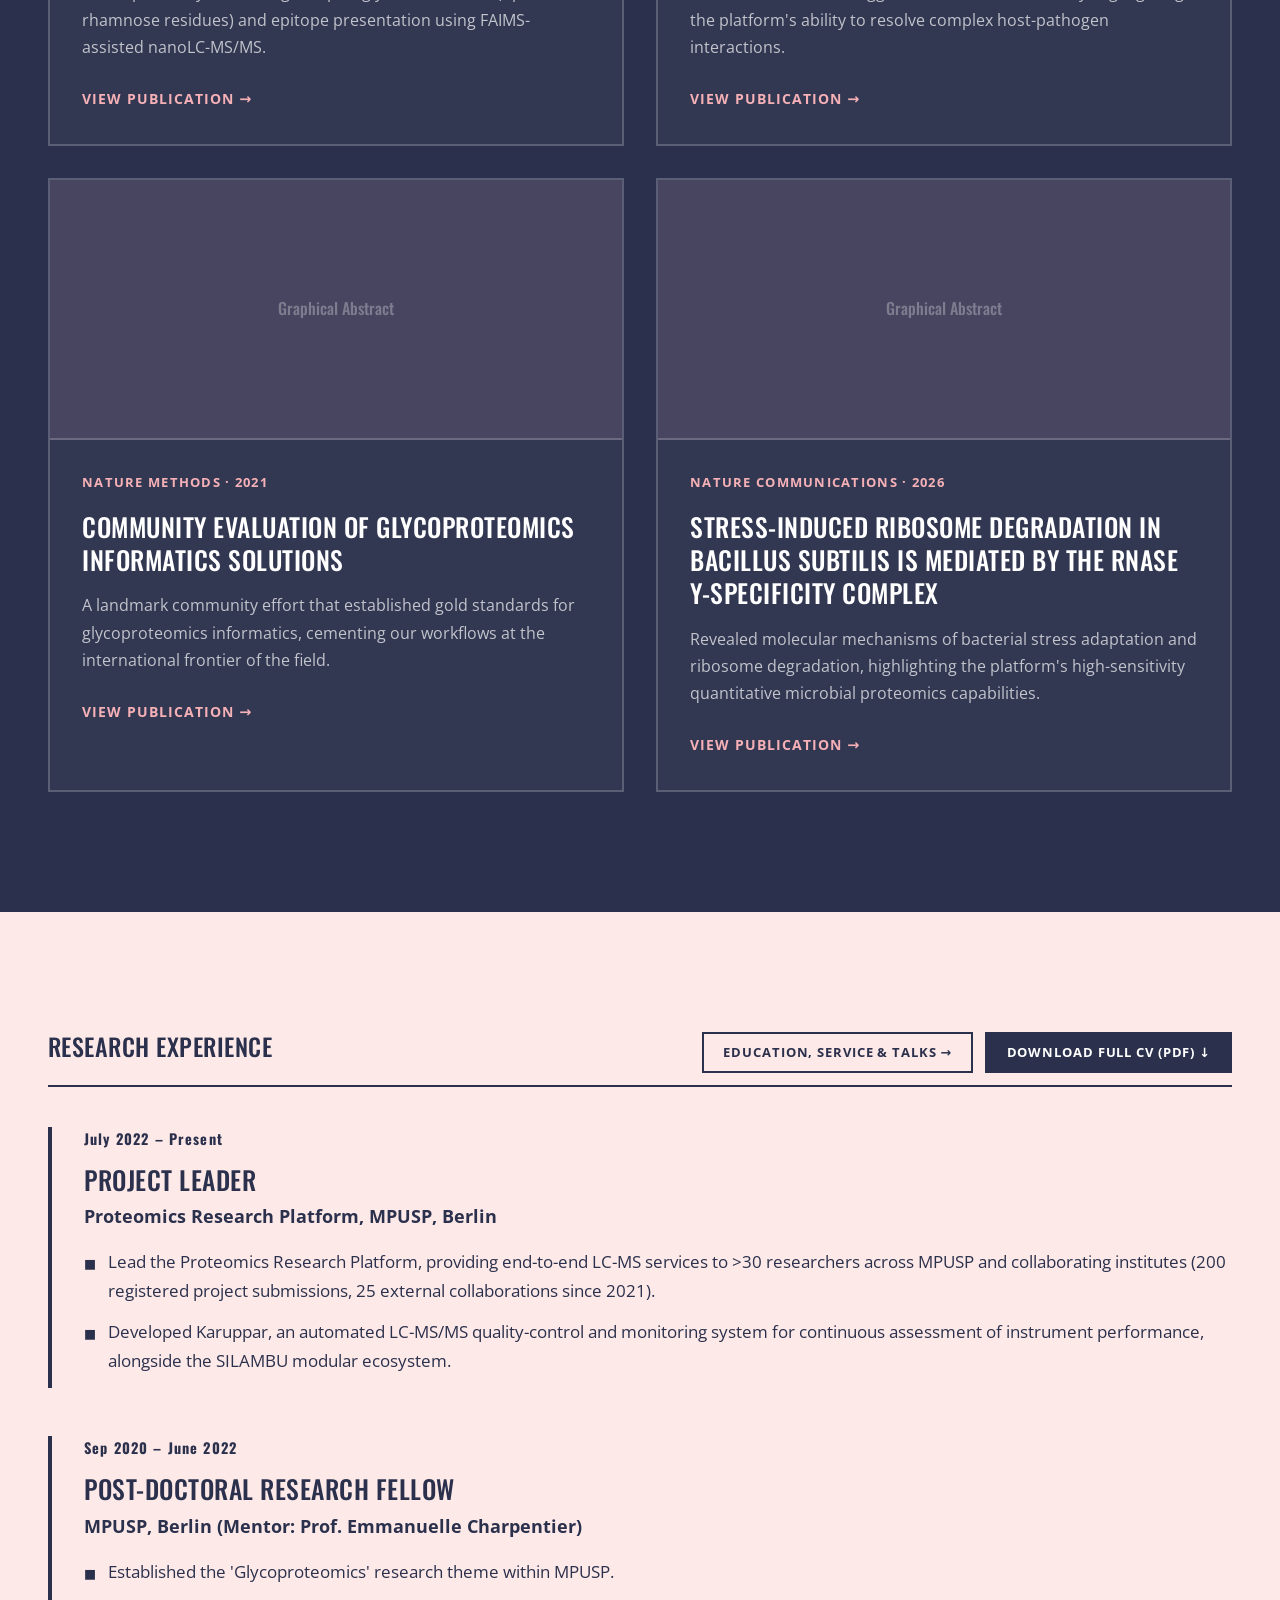
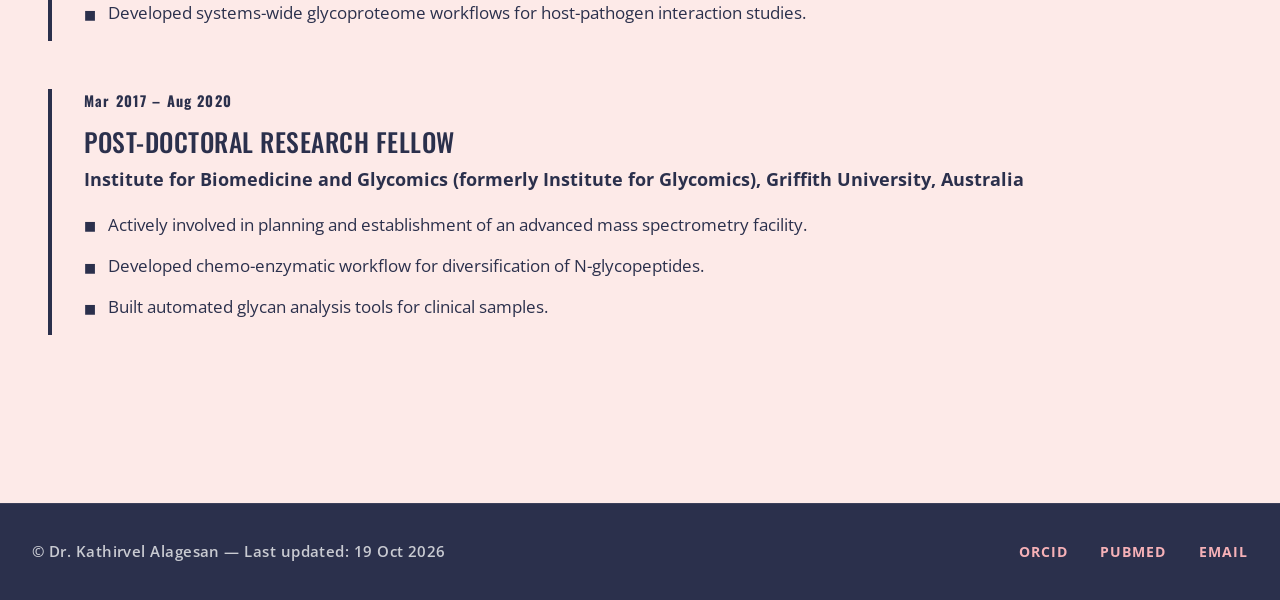
==== commit 3b540579: "updated!" ====
--- a/index.html
+++ b/index.html
@@ -3,9 +3,9 @@
 <head>
     <meta charset="UTF-8">
     <meta name="viewport" content="width=device-width, initial-scale=1.0">
-    <meta name="description" content="Dr. Kathirvel Alagesan — Project Leader & Head, Proteomics Research Platform, Max Planck Unit for the Science of Pathogens. Expert in glycoproteomics, mass spectrometry, and microbial proteomics.">
+    <meta name="description" content="Dr. Kathirvel Alagesan — Project Leader in Proteomics, Max Planck Unit for the Science of Pathogens. Advancing mass spectrometry, discovery proteomics, and analytical innovation.">
     <meta name="google-site-verification" content="M2EP-Uqpj0NQas1eNHSiCozvgyFSXLWA8i90FR-kQQc" />
-    <title>Dr. Kathirvel Alagesan — Glycoproteomics & Microbial Proteomics</title>
+    <title>Dr. Kathirvel Alagesan — Mass Spectrometry &amp; (Glyco)Proteomics Innovation</title>
     <link rel="preconnect" href="https://fonts.googleapis.com">
     <link rel="preconnect" href="https://fonts.gstatic.com" crossorigin>
     <link href="https://fonts.googleapis.com/css2?family=Oswald:wght@400;500;600;700&family=Open+Sans:wght@300;400;600;700&display=swap" rel="stylesheet">
@@ -51,7 +51,7 @@
     <div class="tagline-banner bg-teal">
         <div class="tagline-content">
             <h2 id="profile-tagline"></h2>
-            <p id="profile-tagline-subtitle" style="font-size: 1.25rem; font-style: italic; line-height: 1.7; color: rgba(255, 255, 255, 0.95); max-width: 950px; margin: 0 auto;"></p>
+            <p id="profile-tagline-subtitle"></p>
         </div>
     </div>
 
@@ -77,13 +77,13 @@
             <!-- Dual Role Boxes -->
             <div class="dual-role-container">
                 <div class="role-box navy">
-                    <h3>Platform Leadership</h3>
-                    <p>Directing state-of-the-art MS infrastructure and FAIR-compliant proteomics pipelines enabling institute-wide research.</p>
+                    <h3>Proteomics Platform Leadership</h3>
+                    <p>Directing state-of-the-art MS infrastructure, automated sample workflows, and FAIR data pipelines enabling institute-wide discovery.</p>
                     <a href="platform-details.html" class="btn pub-btn">View Capabilities</a>
                 </div>
                 <div class="role-box peach">
-                    <h3>Systems &amp; Analytical Glycobiology</h3>
-                    <p>Driving an independent research vision to decode host-pathogen interactions through a highly specialized glyco-centric lens.</p>
+                    <h3>(Glyco)Proteomics &amp; Analytical Innovation</h3>
+                    <p>Driving an independent research agenda developing cutting-edge MS methods, multi-PTM workflows, and open informatics to decode cellular dynamics.</p>
                     <a href="research.html" class="btn outline-btn">Explore Research</a>
                 </div>
             </div>
--- a/style.css
+++ b/style.css
@@ -205,22 +205,37 @@
 }
 
 /* ==========================================================================
+   Tagline Banner
+   ========================================================================== */
 .tagline-banner {
-    padding: 4.5rem 2rem; text-align: center;
-}
-.tagline-content { max-width: 1350px; margin: 0 auto; }
+    padding: 4.5rem 2rem;
+    text-align: center;
+}
+.tagline-content {
+    max-width: 1200px;
+    margin: 0 auto;
+}
 .tagline-banner h2 {
-    font-size: clamp(1.9rem, 3vw, 2.8rem);
+    font-size: clamp(1.8rem, 2.7vw, 2.6rem);
     font-weight: 700;
     line-height: 1.3;
-    margin-bottom: 1.2rem;
+    margin-bottom: 1.25rem;
     color: #ffffff;
     white-space: normal;
 }
-@media (min-width: 992px) {
+@media (min-width: 900px) {
     .tagline-banner h2 {
         white-space: nowrap;
     }
+}
+.tagline-banner p,
+#profile-tagline-subtitle {
+    font-size: 1.25rem;
+    font-style: italic;
+    line-height: 1.7;
+    color: rgba(255, 255, 255, 0.95);
+    max-width: 900px;
+    margin: 0 auto;
 }
 
 /* ==========================================================================
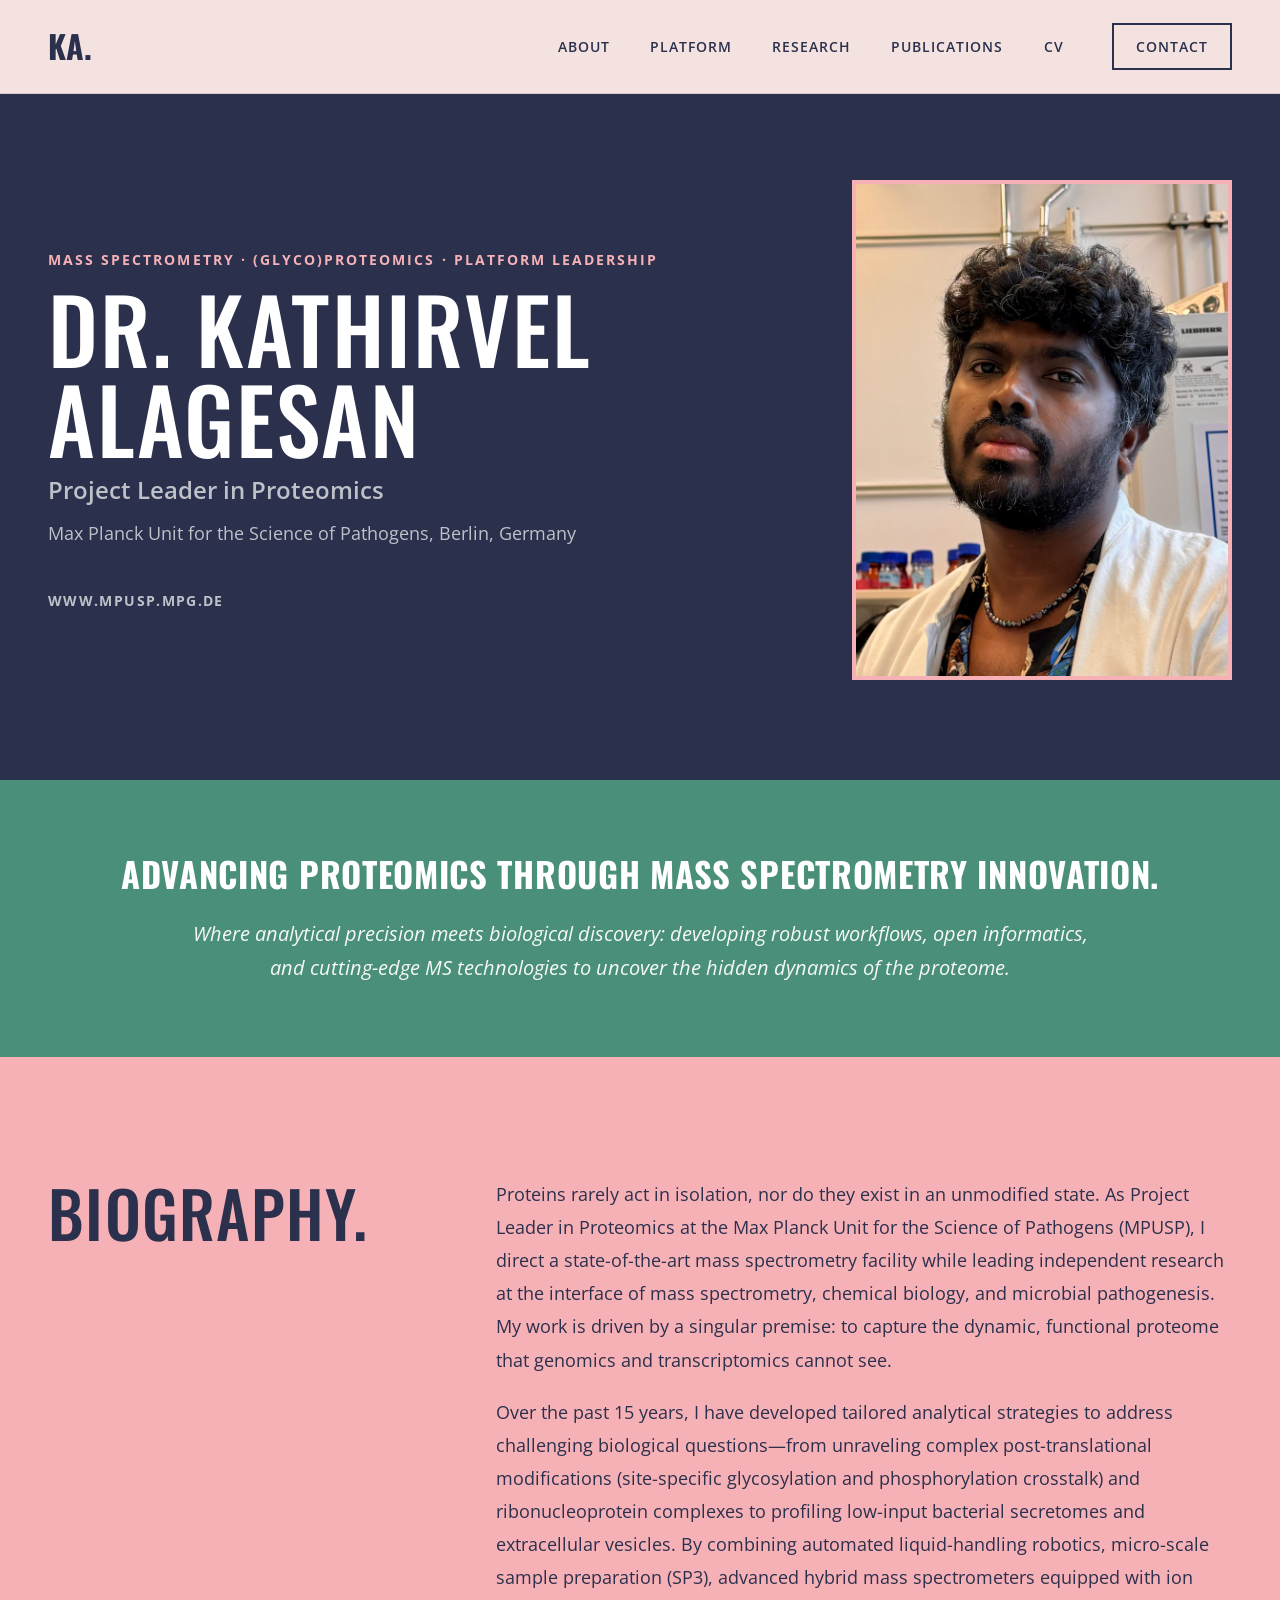
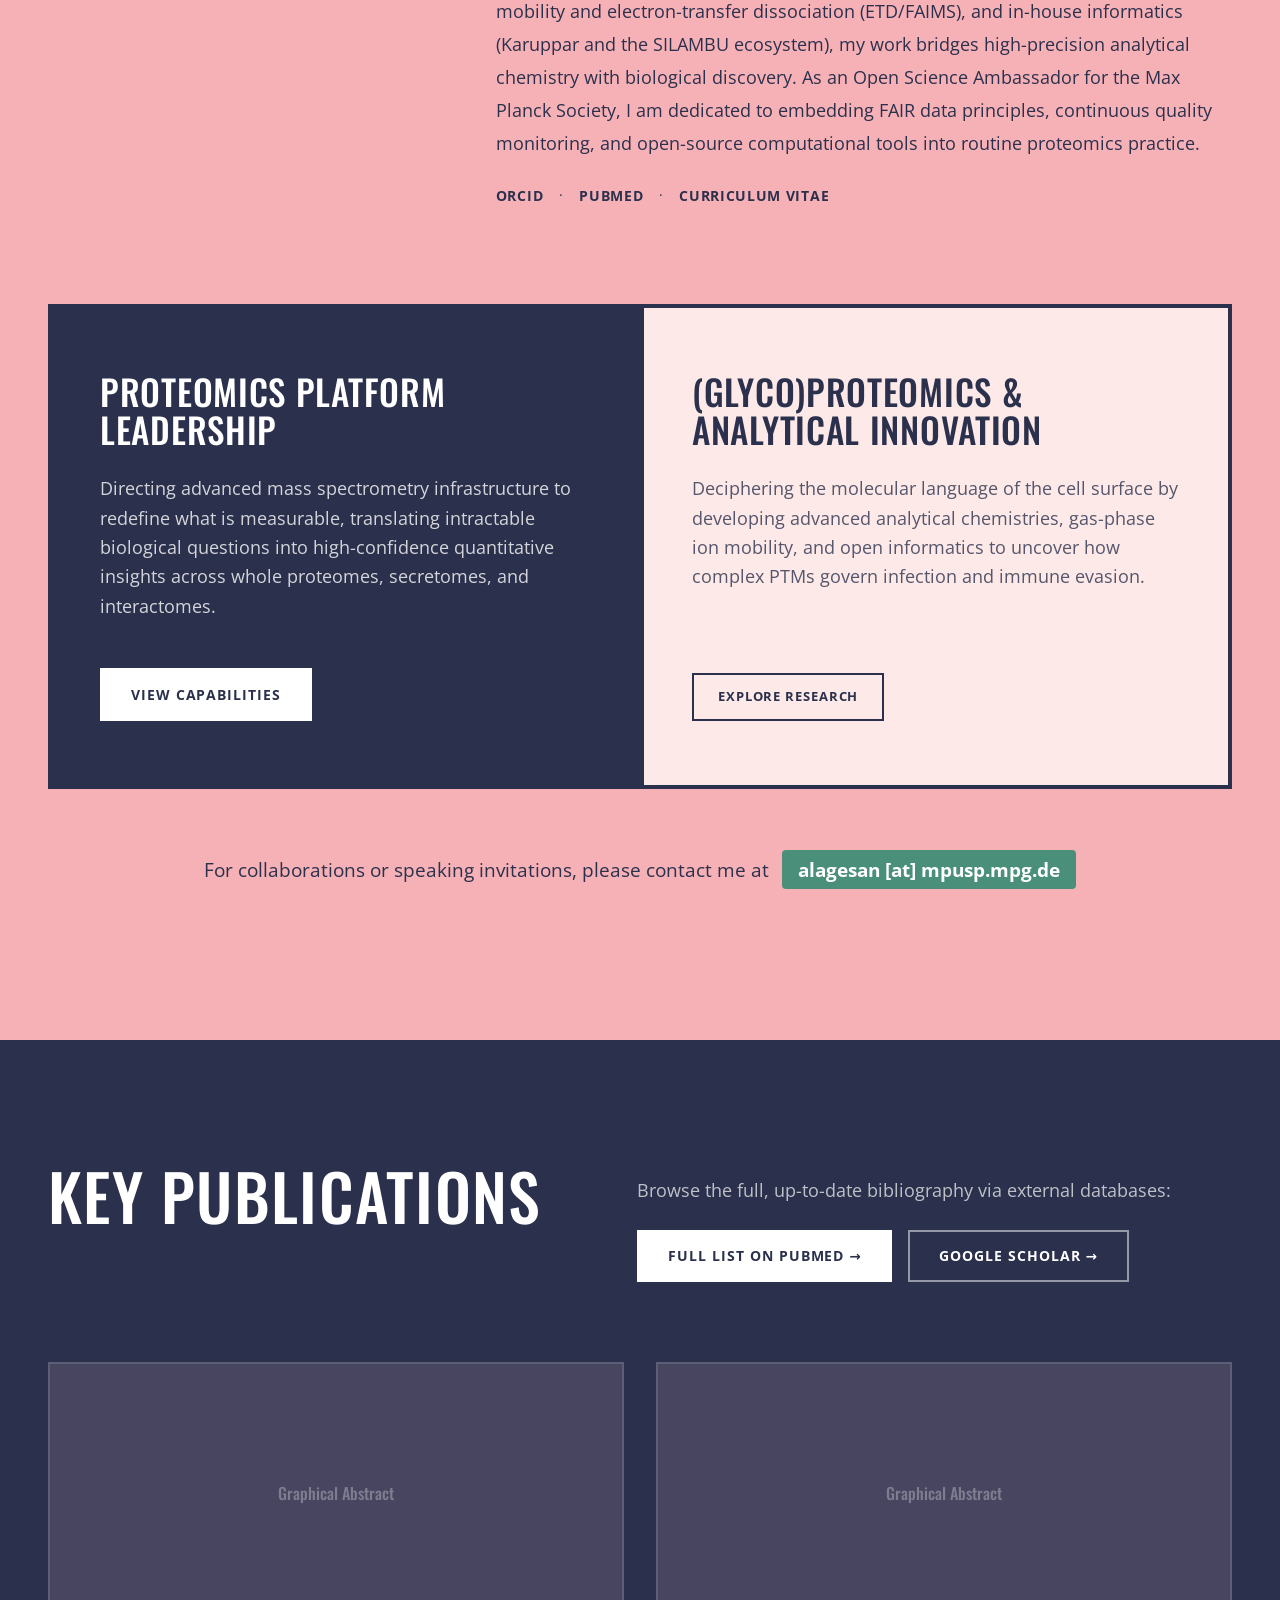
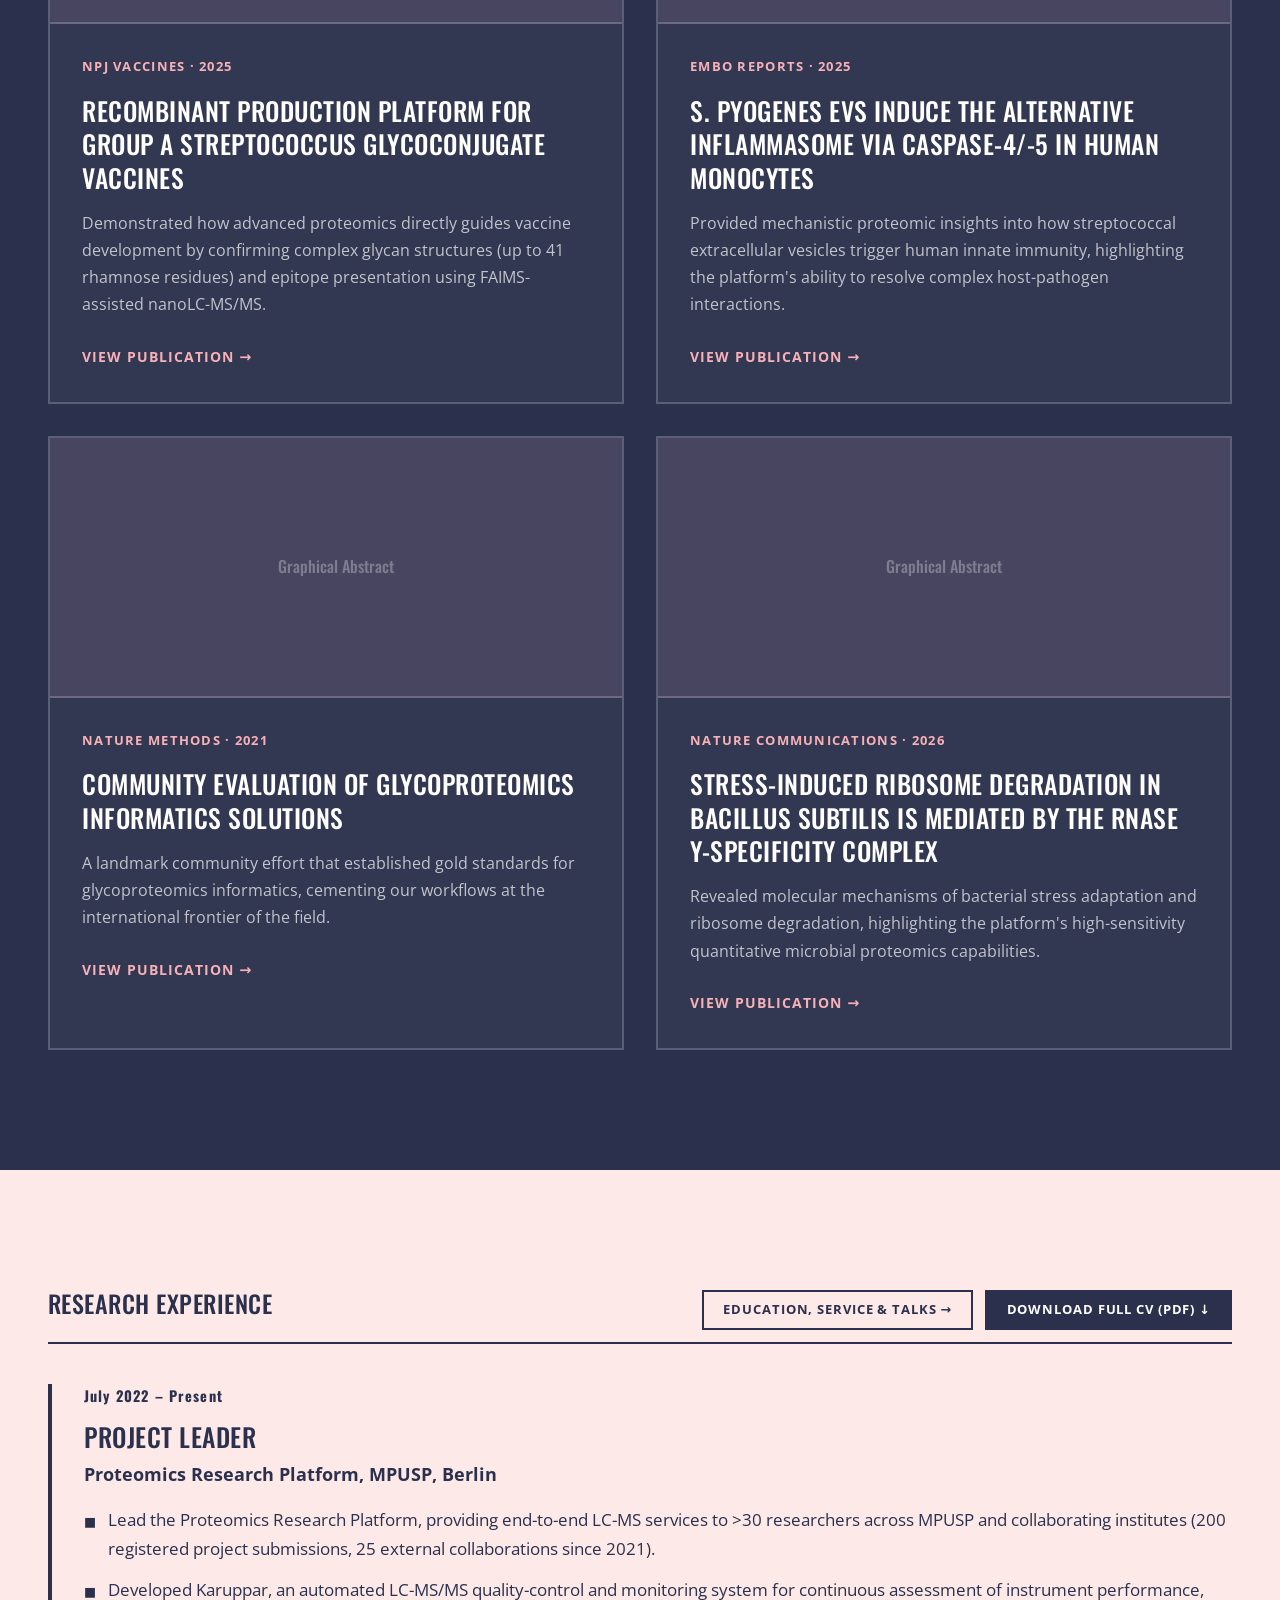
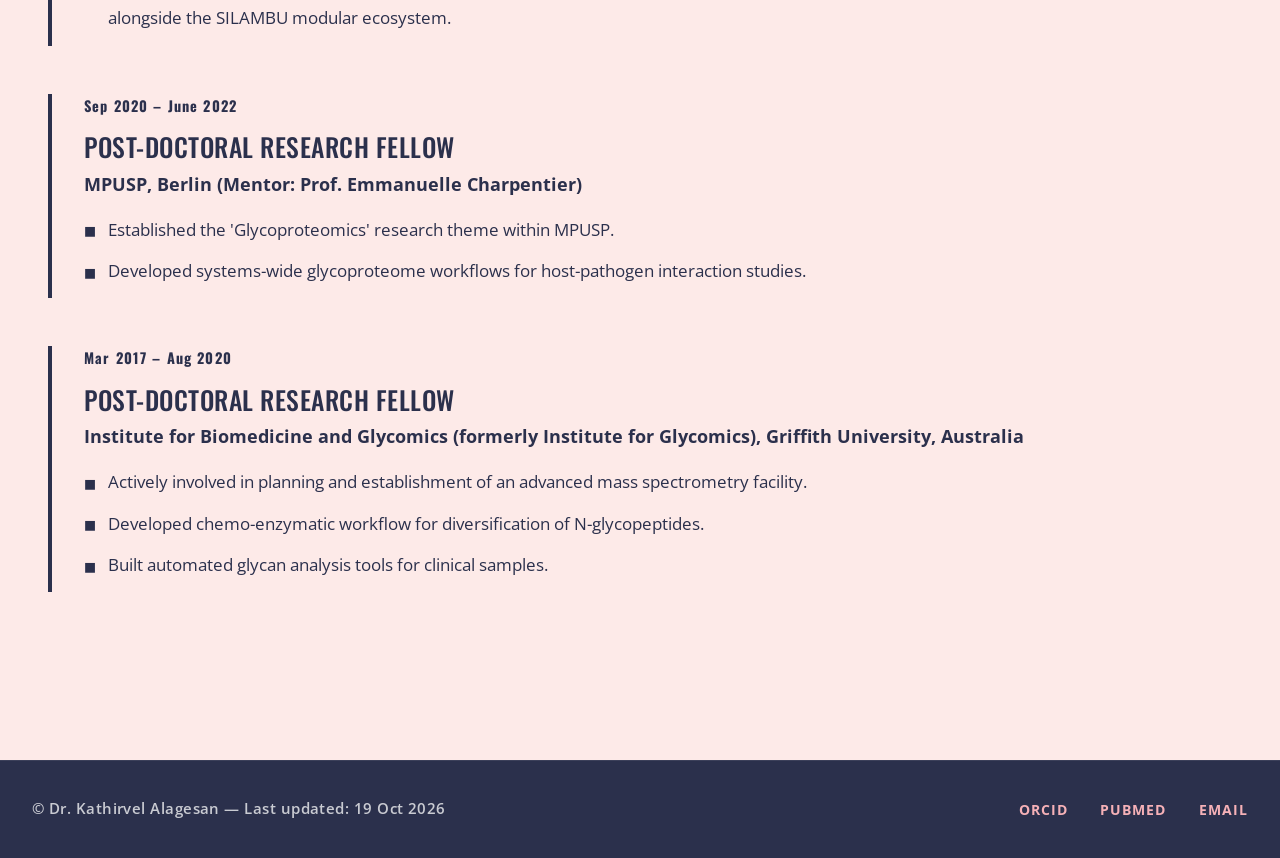
==== commit f6b09ce5: "megaupdate!" ====
--- a/index.html
+++ b/index.html
@@ -78,12 +78,12 @@
             <div class="dual-role-container">
                 <div class="role-box navy">
                     <h3>Proteomics Platform Leadership</h3>
-                    <p>Directing state-of-the-art MS infrastructure, automated sample workflows, and FAIR data pipelines enabling institute-wide discovery.</p>
+                    <p>Directing advanced mass spectrometry infrastructure to redefine what is measurable, translating intractable biological questions into high-confidence quantitative insights across whole proteomes, secretomes, and interactomes.</p>
                     <a href="platform-details.html" class="btn pub-btn">View Capabilities</a>
                 </div>
                 <div class="role-box peach">
                     <h3>(Glyco)Proteomics &amp; Analytical Innovation</h3>
-                    <p>Driving an independent research agenda developing cutting-edge MS methods, multi-PTM workflows, and open informatics to decode cellular dynamics.</p>
+                    <p>Deciphering the molecular language of the cell surface by developing advanced analytical chemistries, gas-phase ion mobility, and open informatics to uncover how complex PTMs govern infection and immune evasion.</p>
                     <a href="research.html" class="btn outline-btn">Explore Research</a>
                 </div>
             </div>
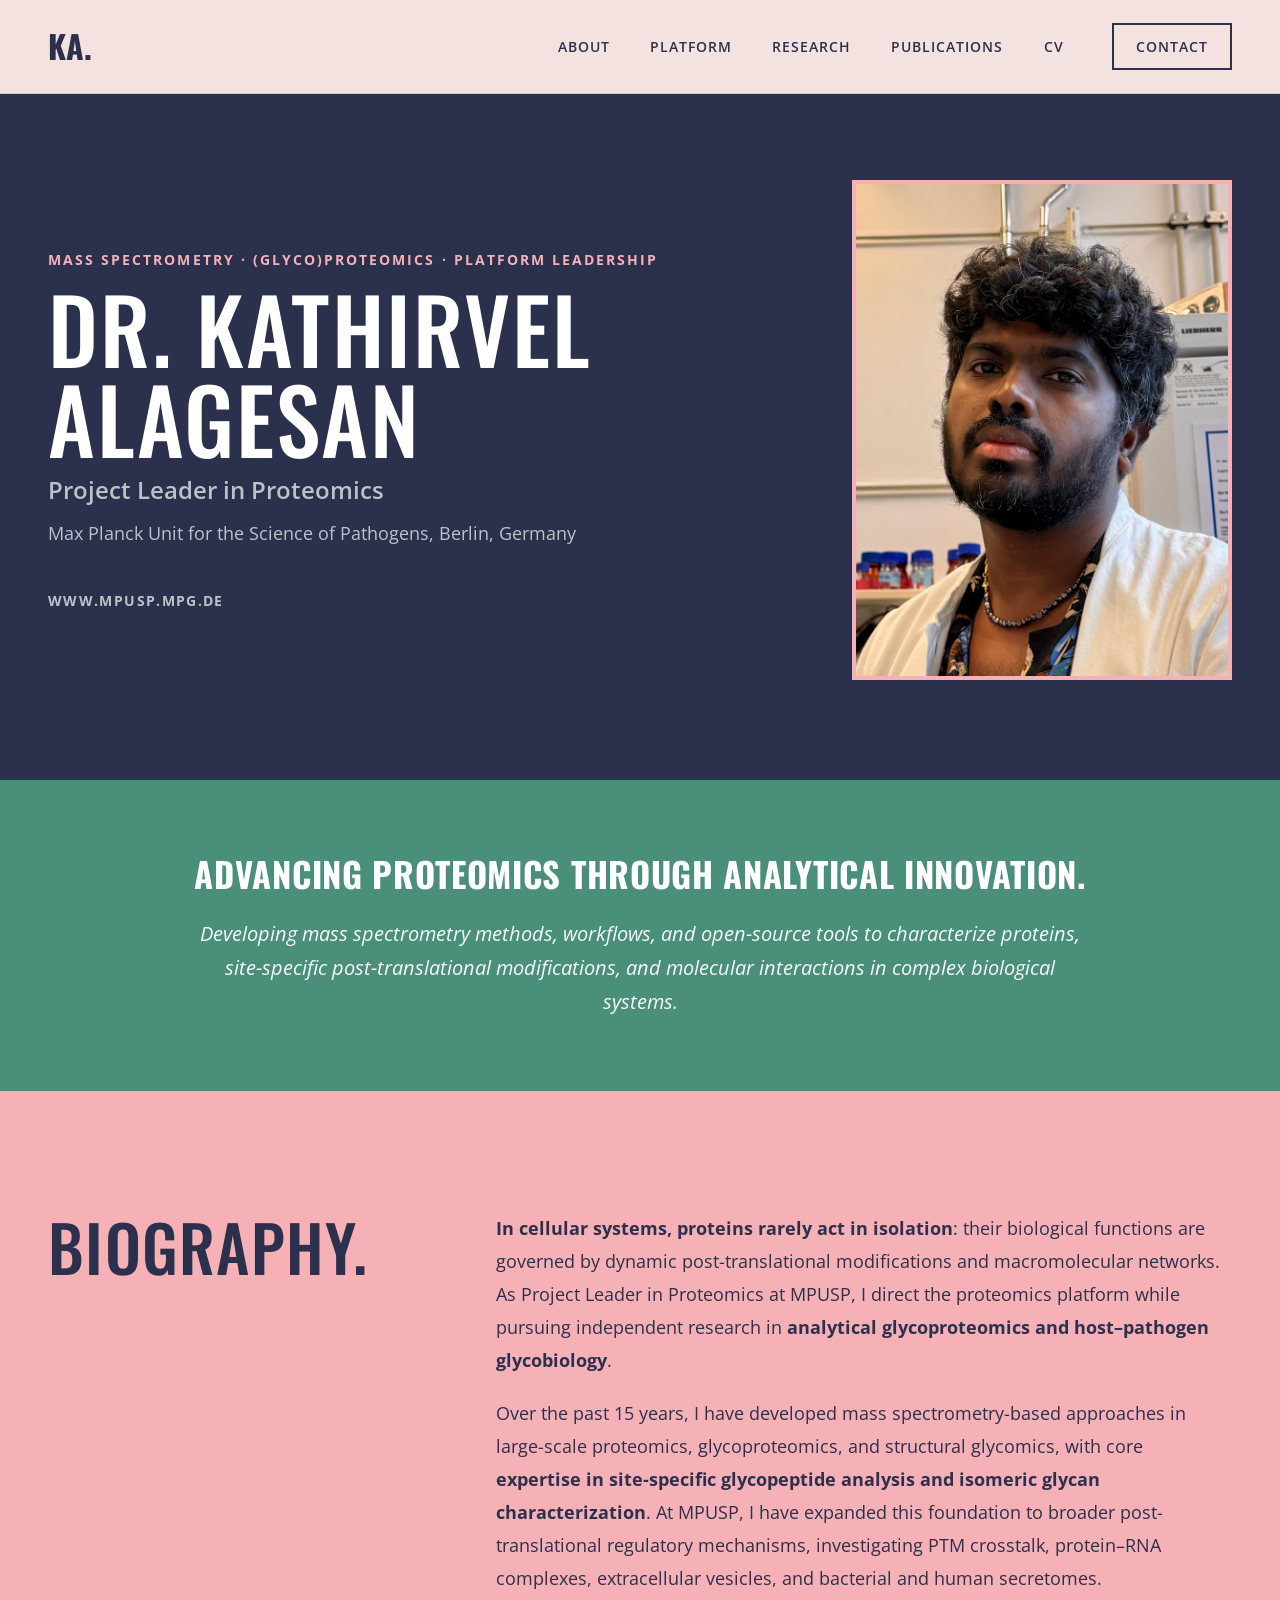
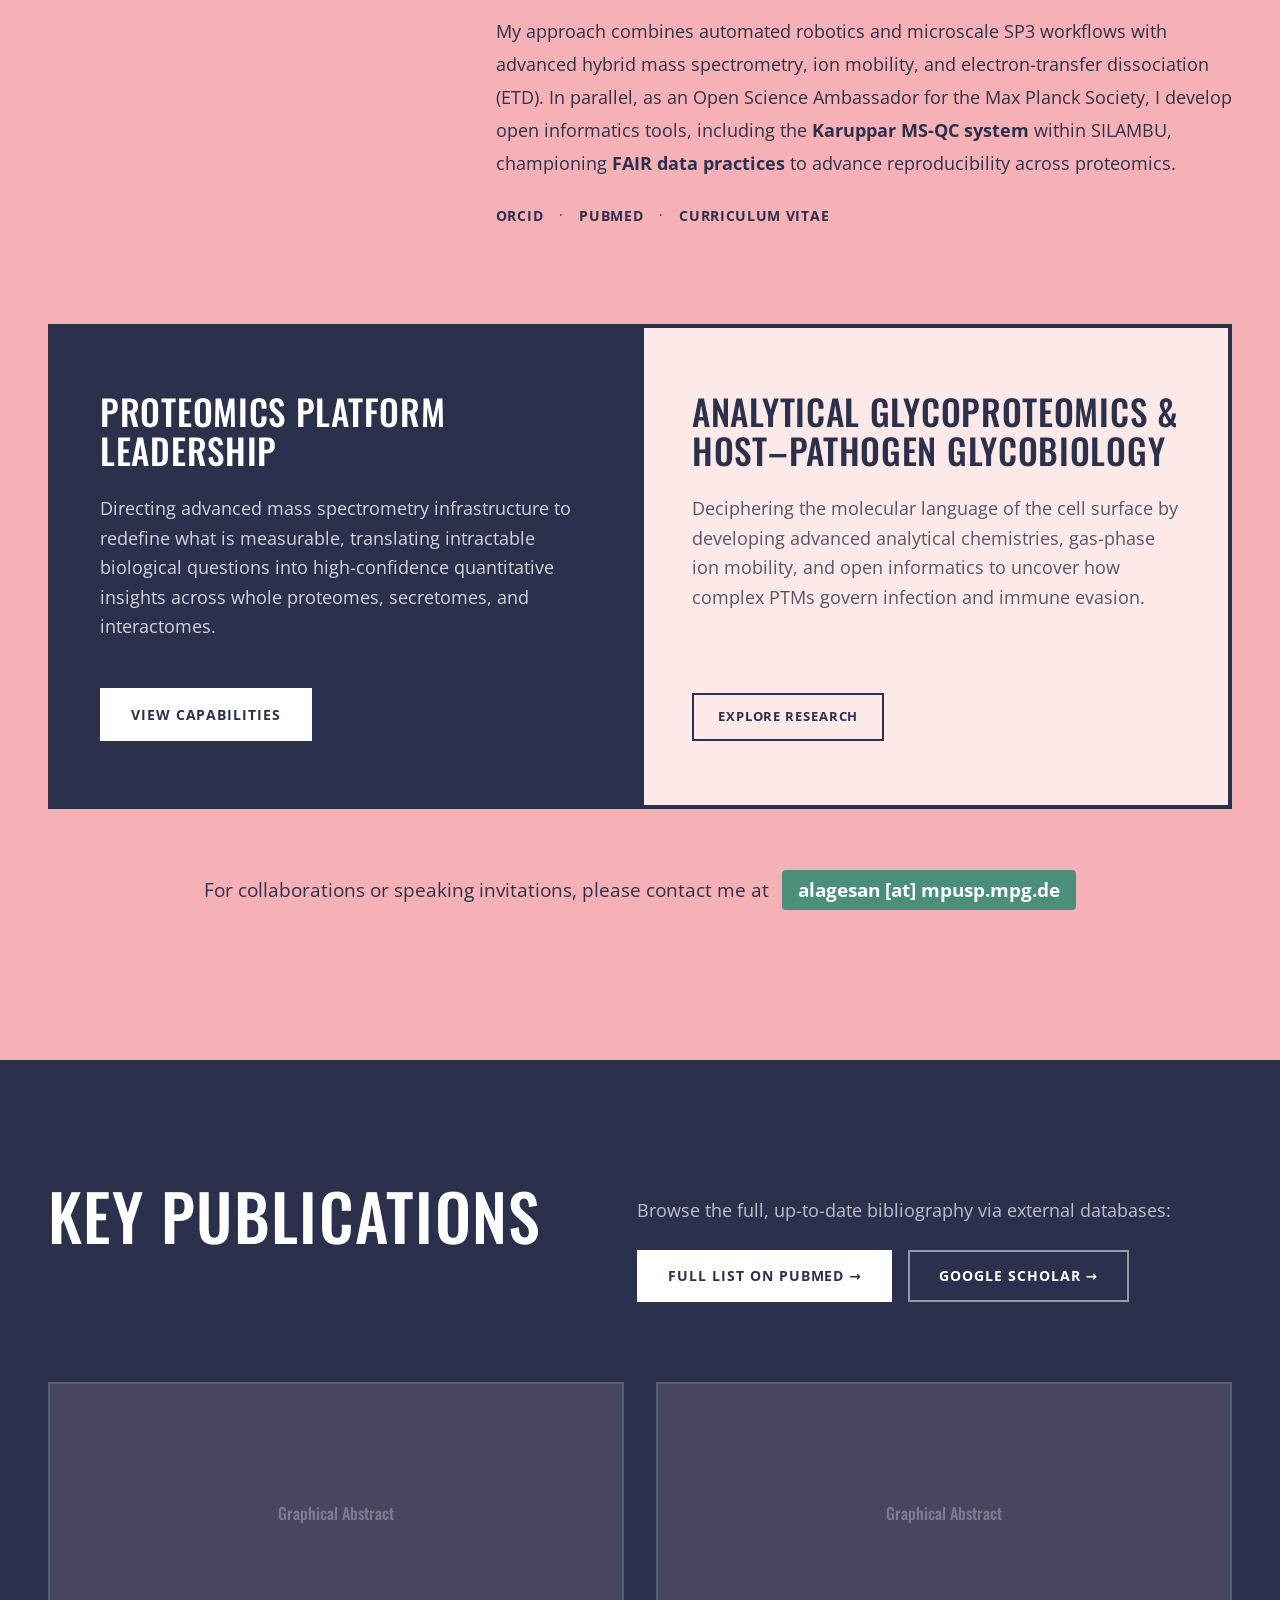
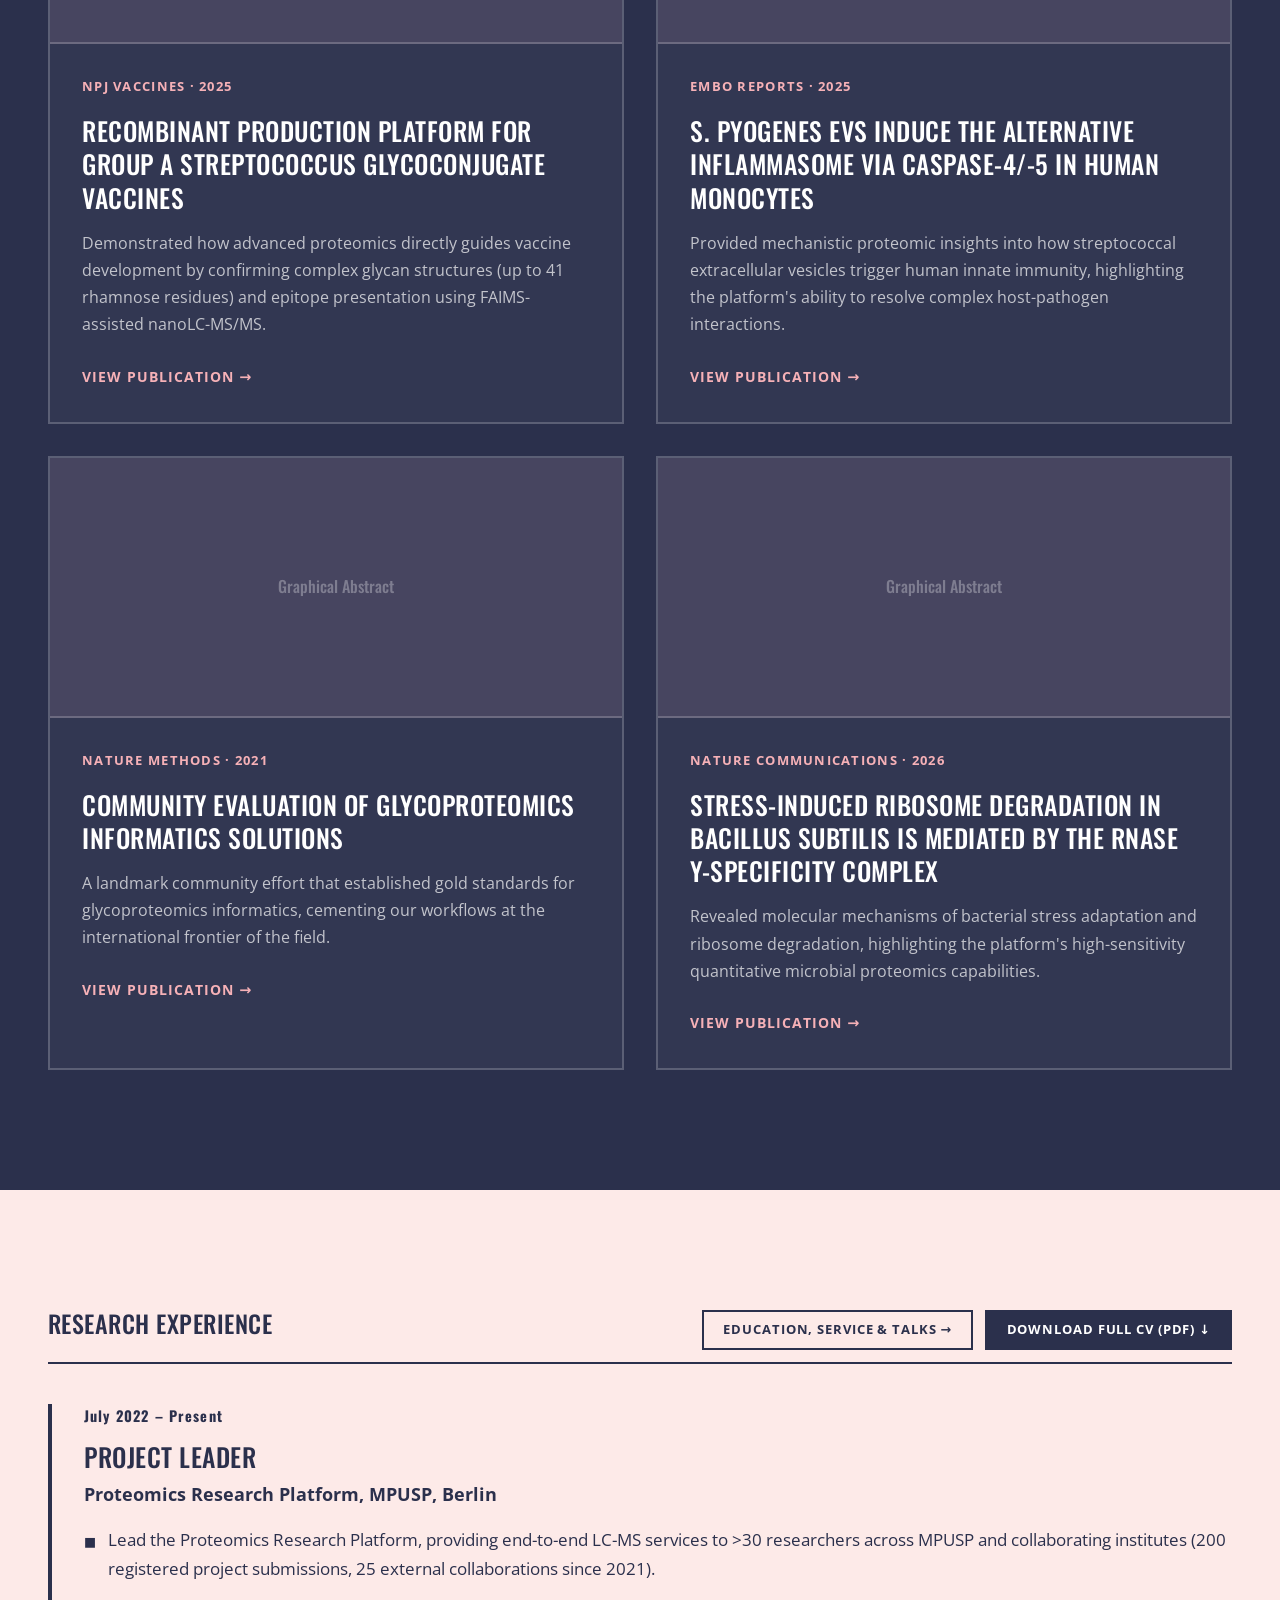
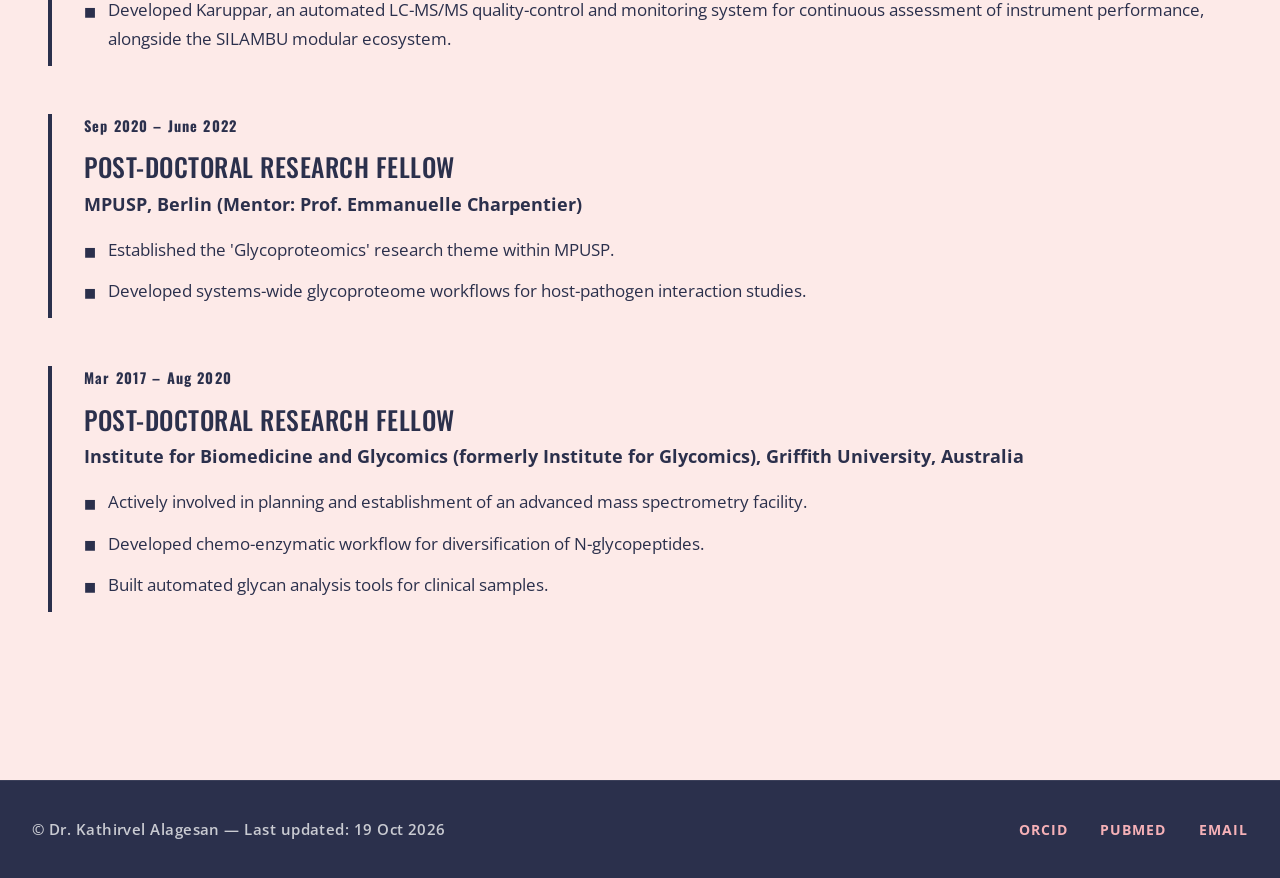
==== commit 58867e0b: "data update" ====
--- a/index.html
+++ b/index.html
@@ -82,7 +82,7 @@
                     <a href="platform-details.html" class="btn pub-btn">View Capabilities</a>
                 </div>
                 <div class="role-box peach">
-                    <h3>(Glyco)Proteomics &amp; Analytical Innovation</h3>
+                    <h3>Analytical Glycoproteomics &amp; Host–Pathogen Glycobiology</h3>
                     <p>Deciphering the molecular language of the cell surface by developing advanced analytical chemistries, gas-phase ion mobility, and open informatics to uncover how complex PTMs govern infection and immune evasion.</p>
                     <a href="research.html" class="btn outline-btn">Explore Research</a>
                 </div>
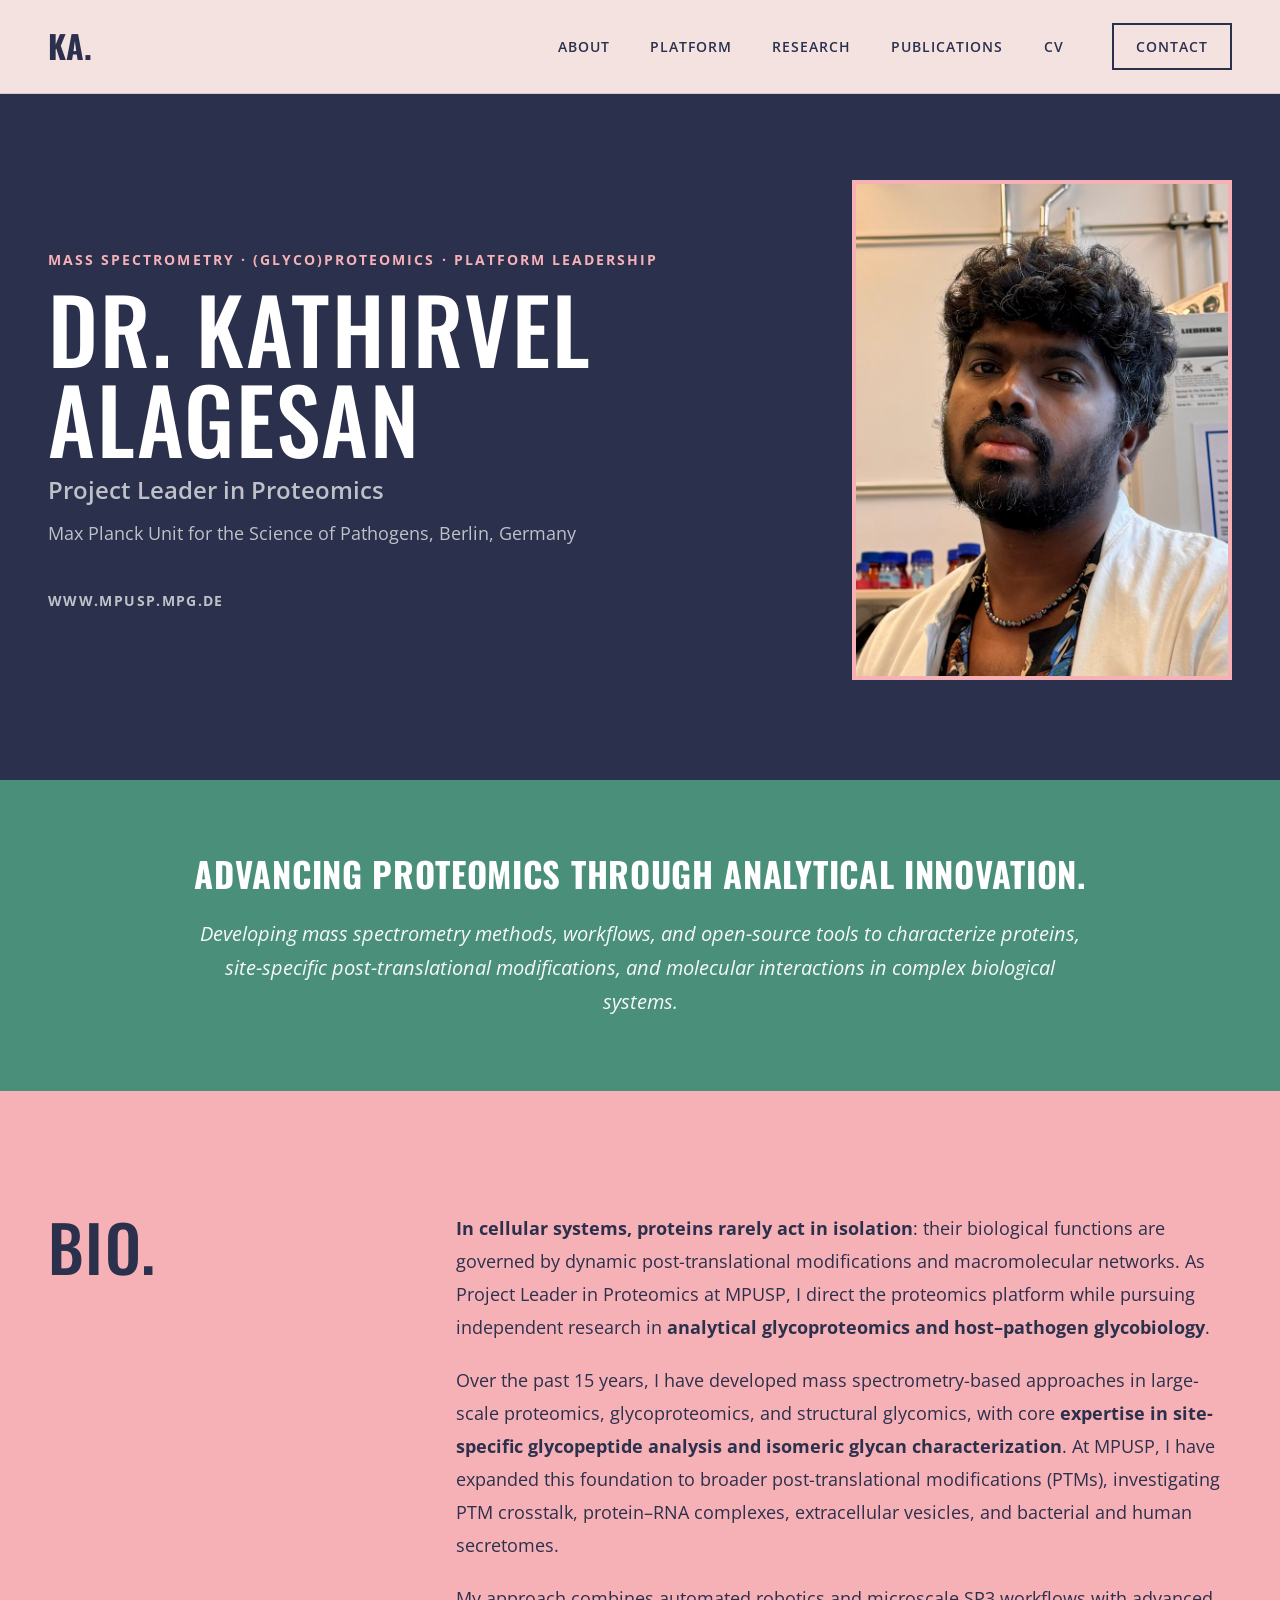
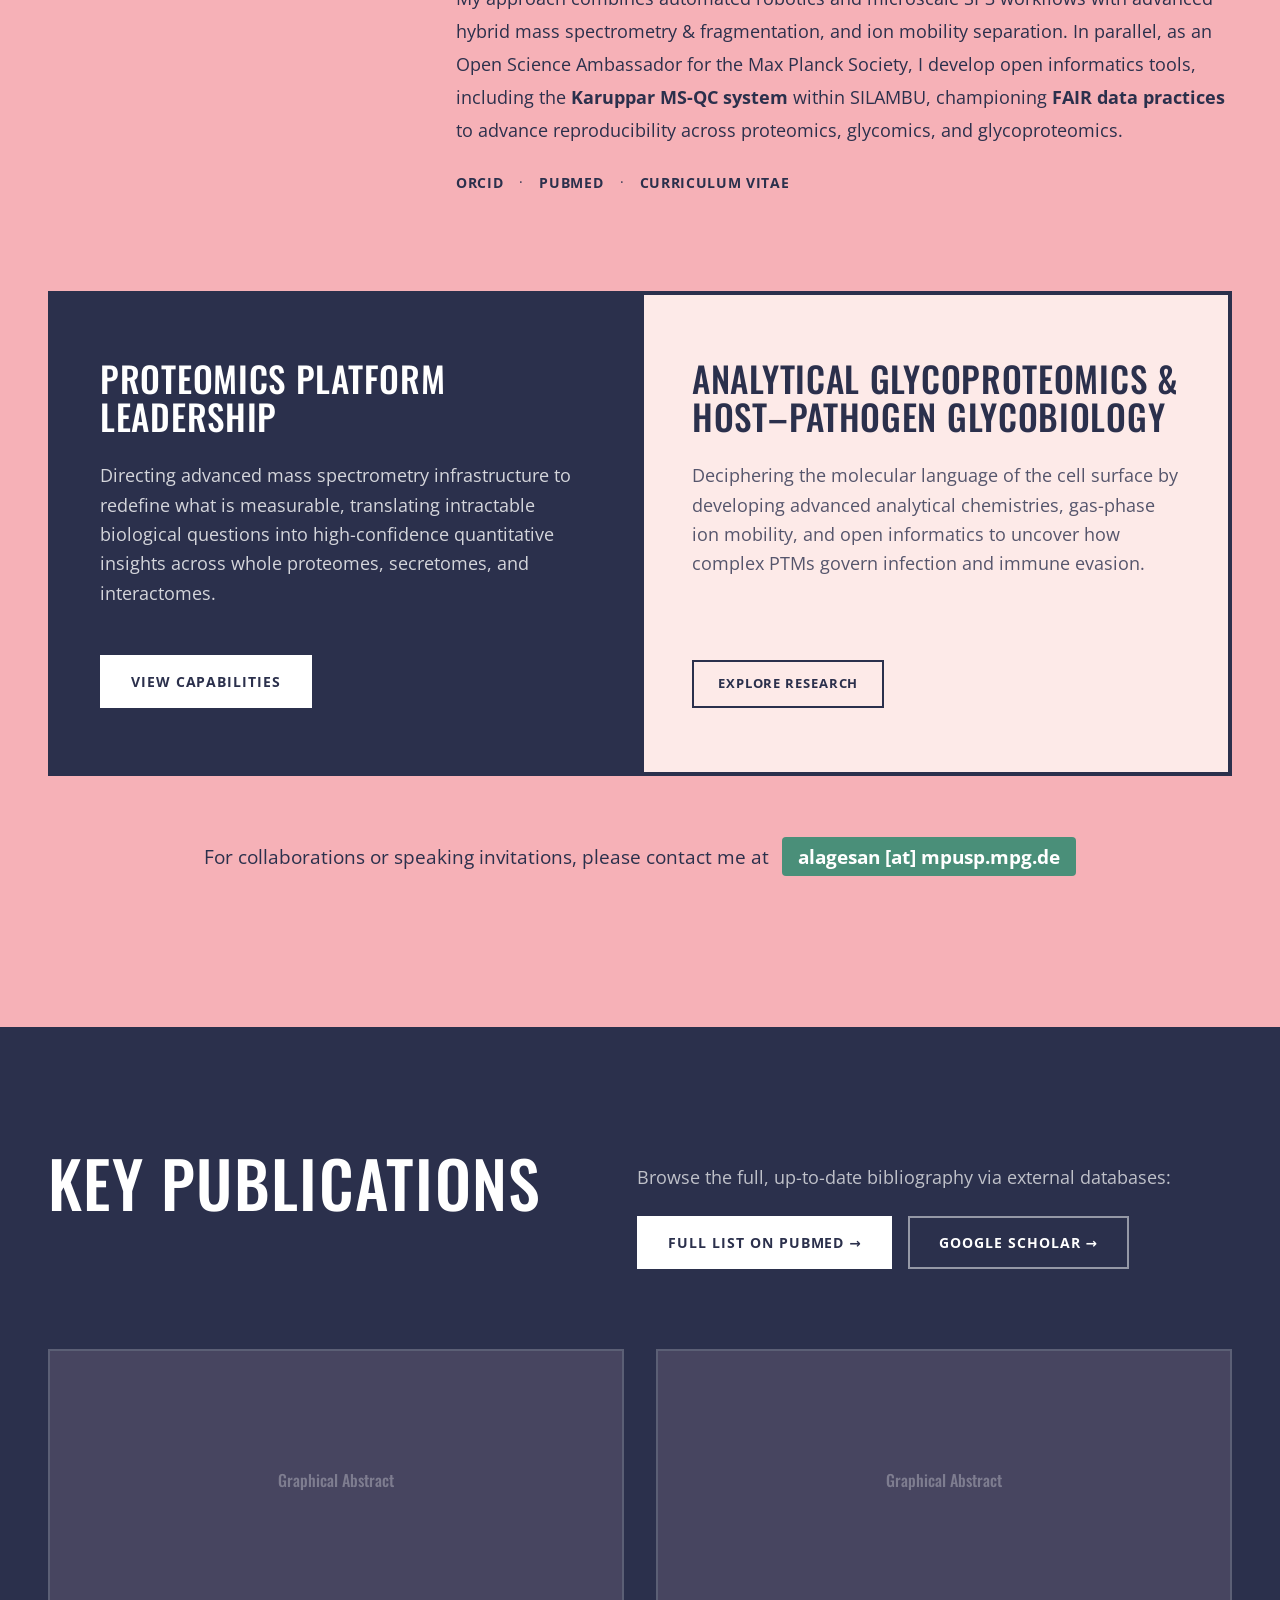
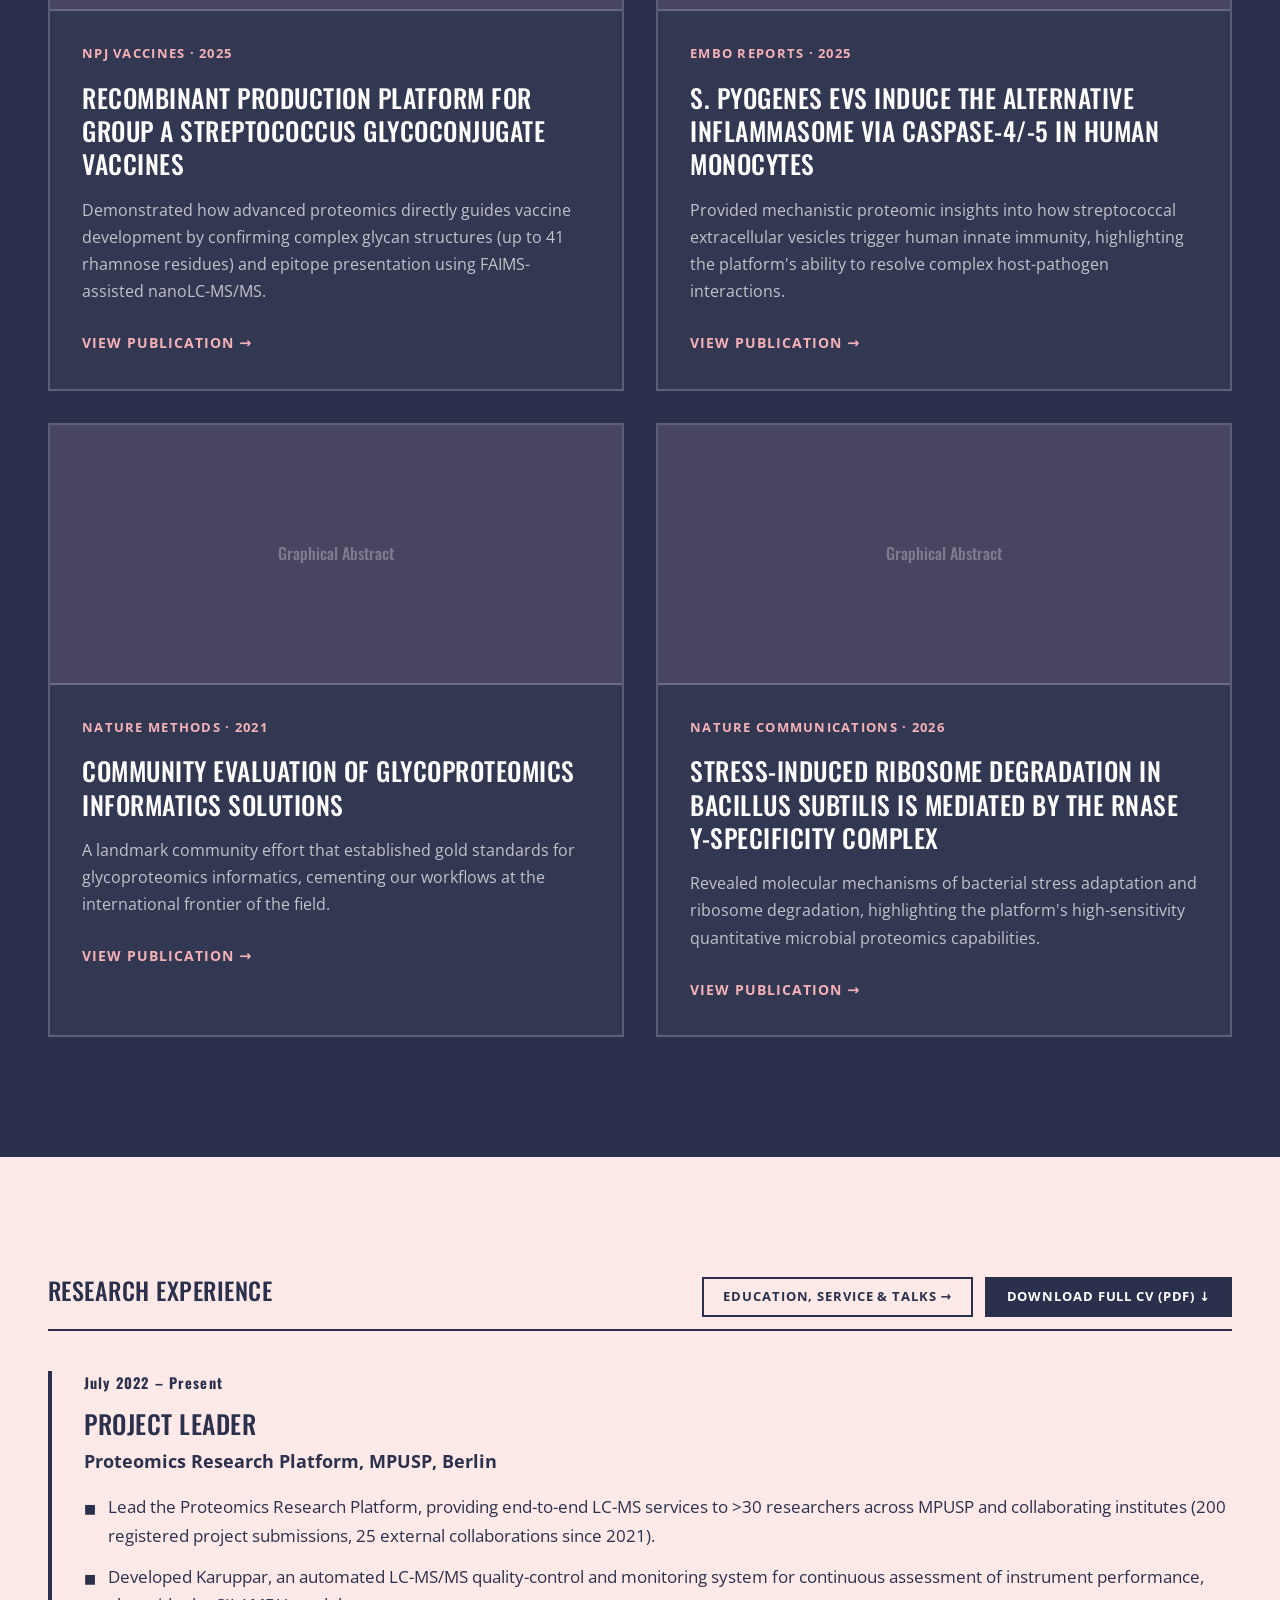
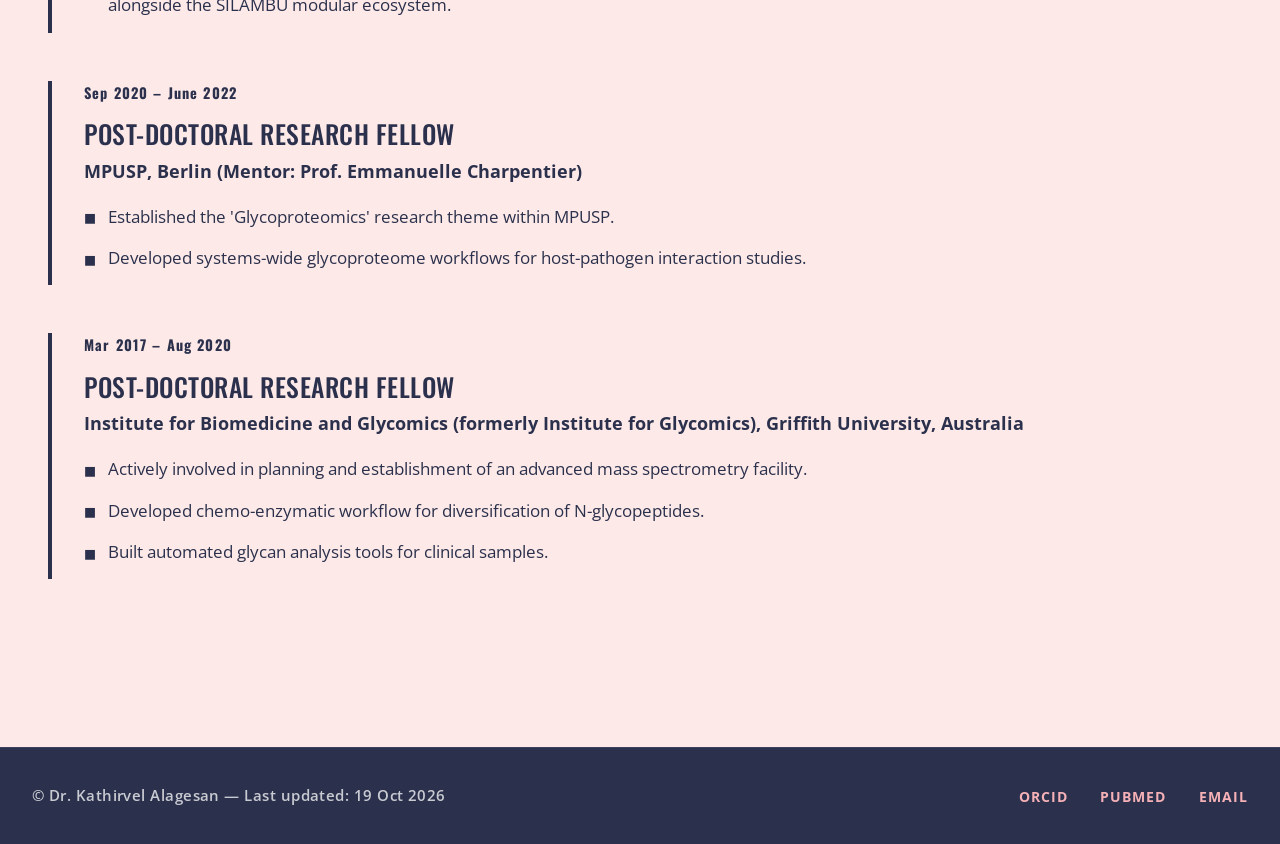
==== commit 4dcf23df: "index!" ====
--- a/index.html
+++ b/index.html
@@ -60,7 +60,7 @@
         <section id="about" class="section bg-pink">
             <div class="section-content about-split">
                 <div class="about-header">
-                    <h2>Biography.</h2>
+                    <h2>Bio.</h2>
                 </div>
                 <div class="about-text">
                     <div id="profile-about" style="font-size: 1.15rem; line-height: 1.8;"></div>
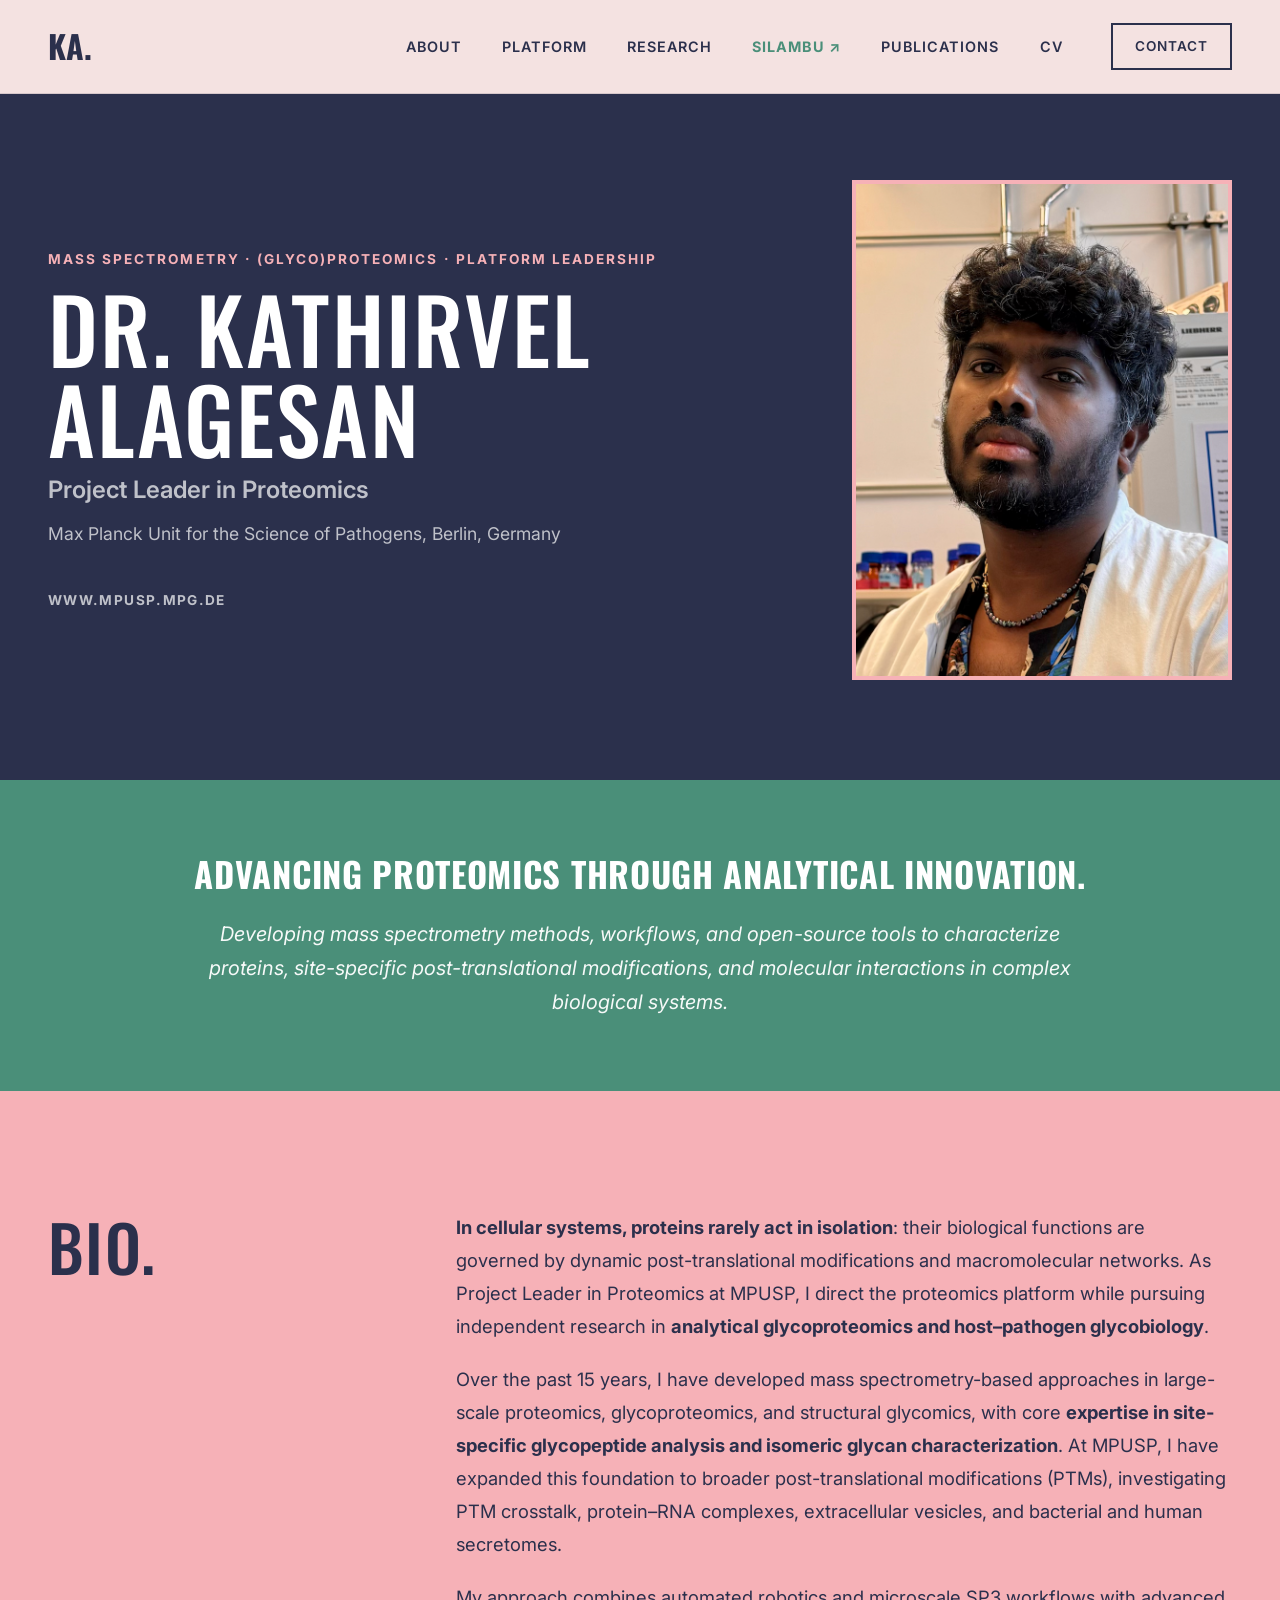
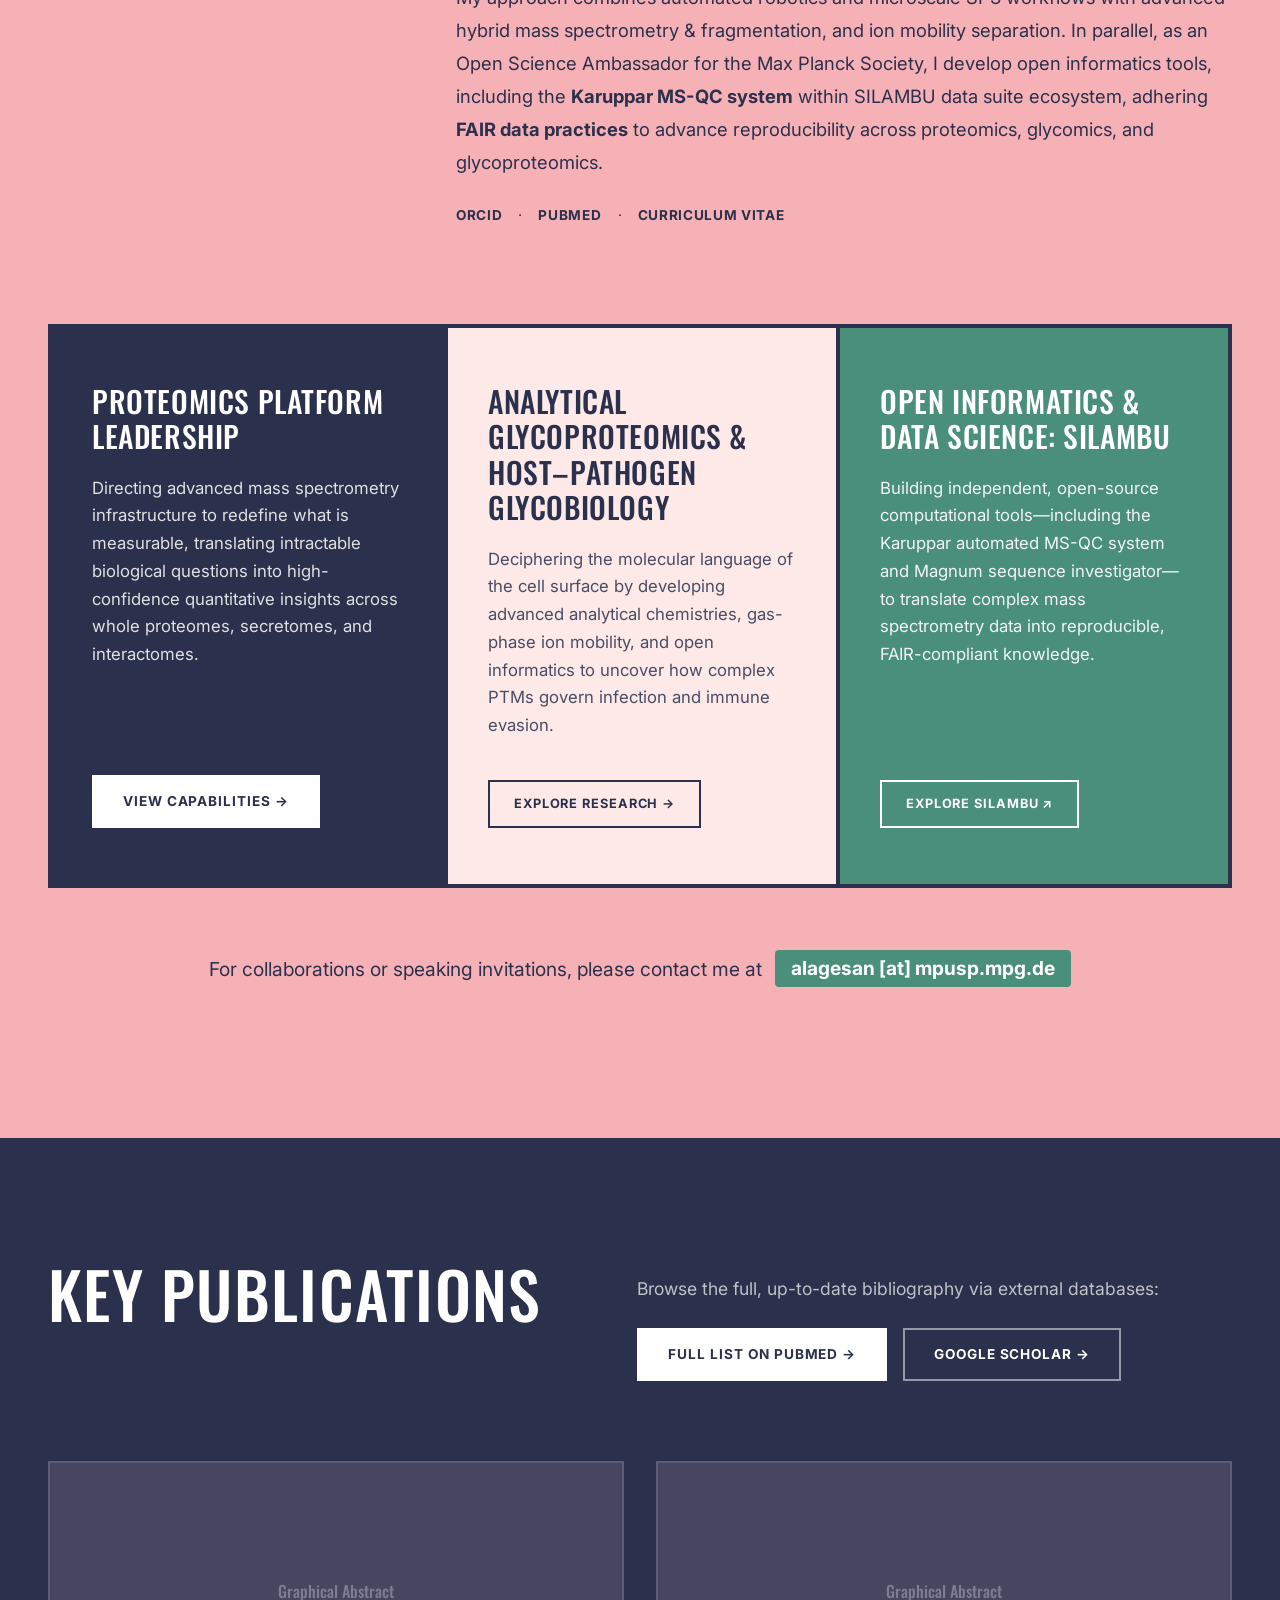
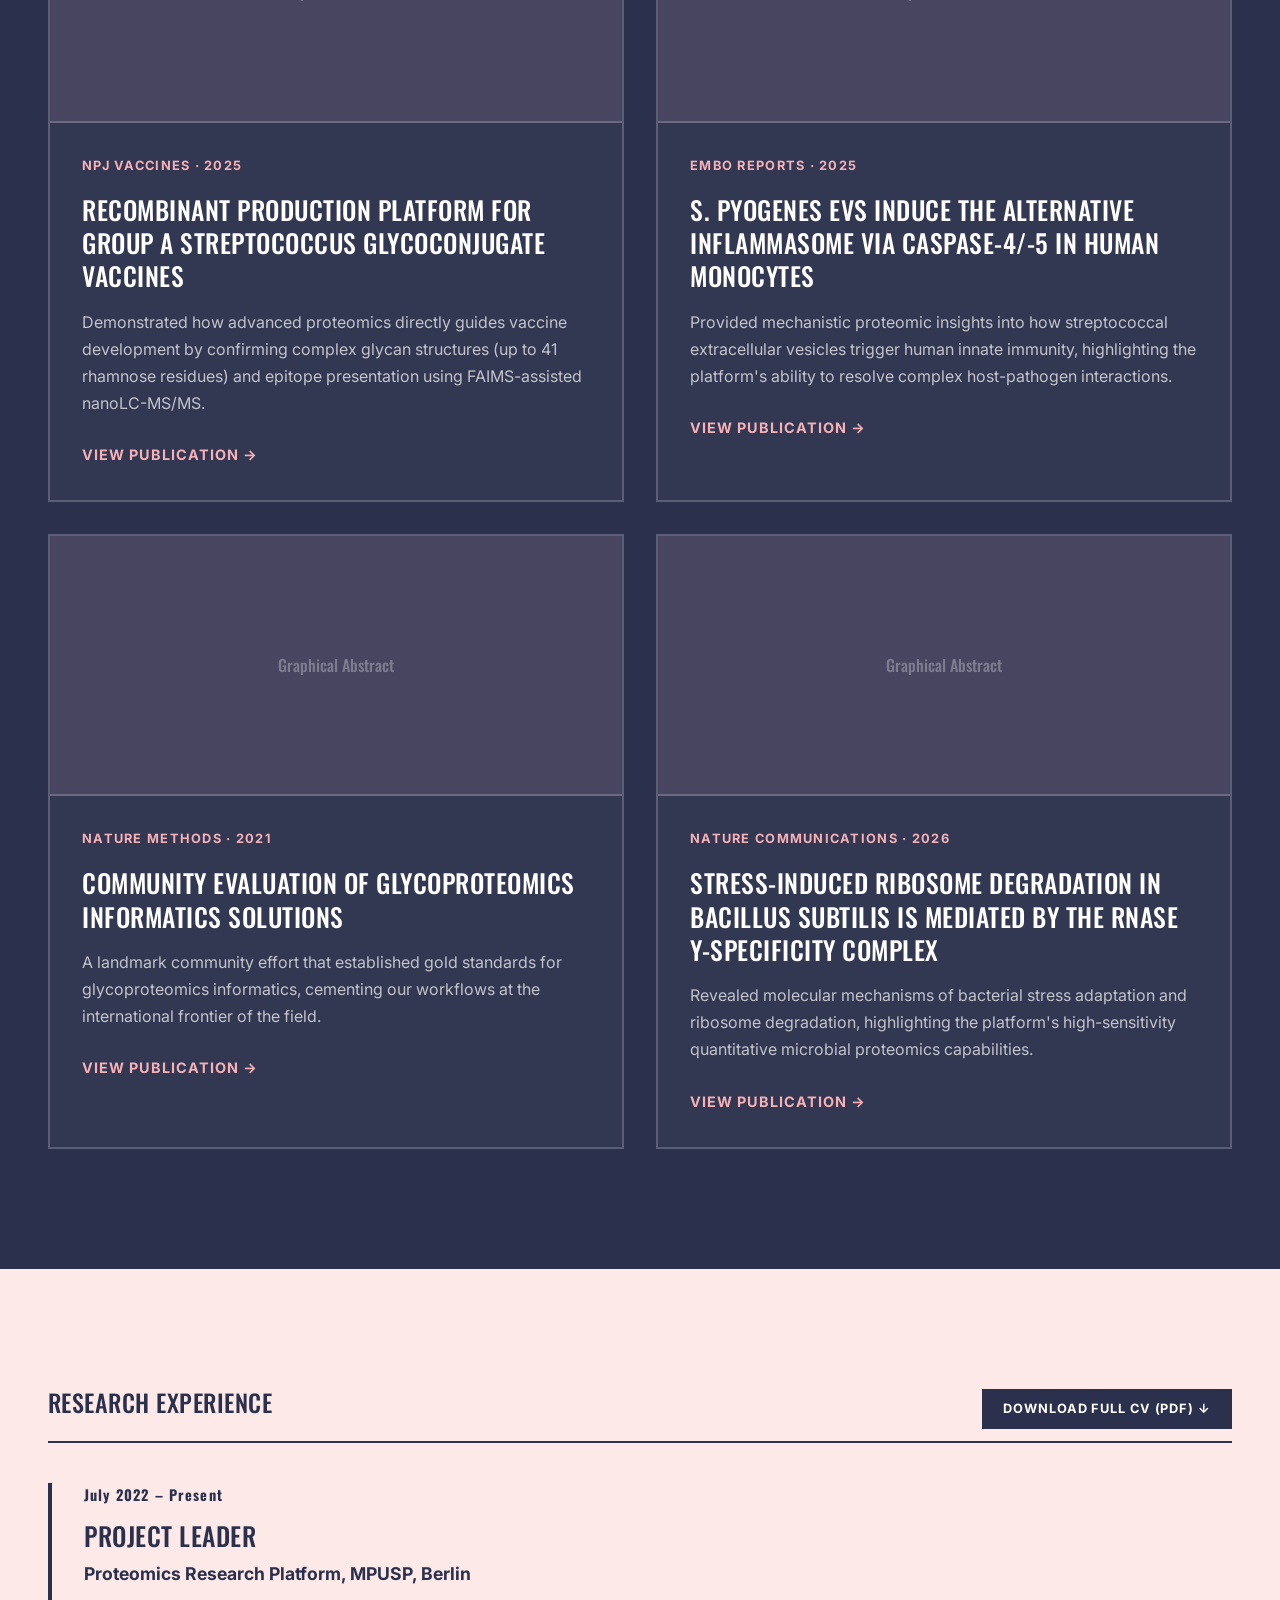
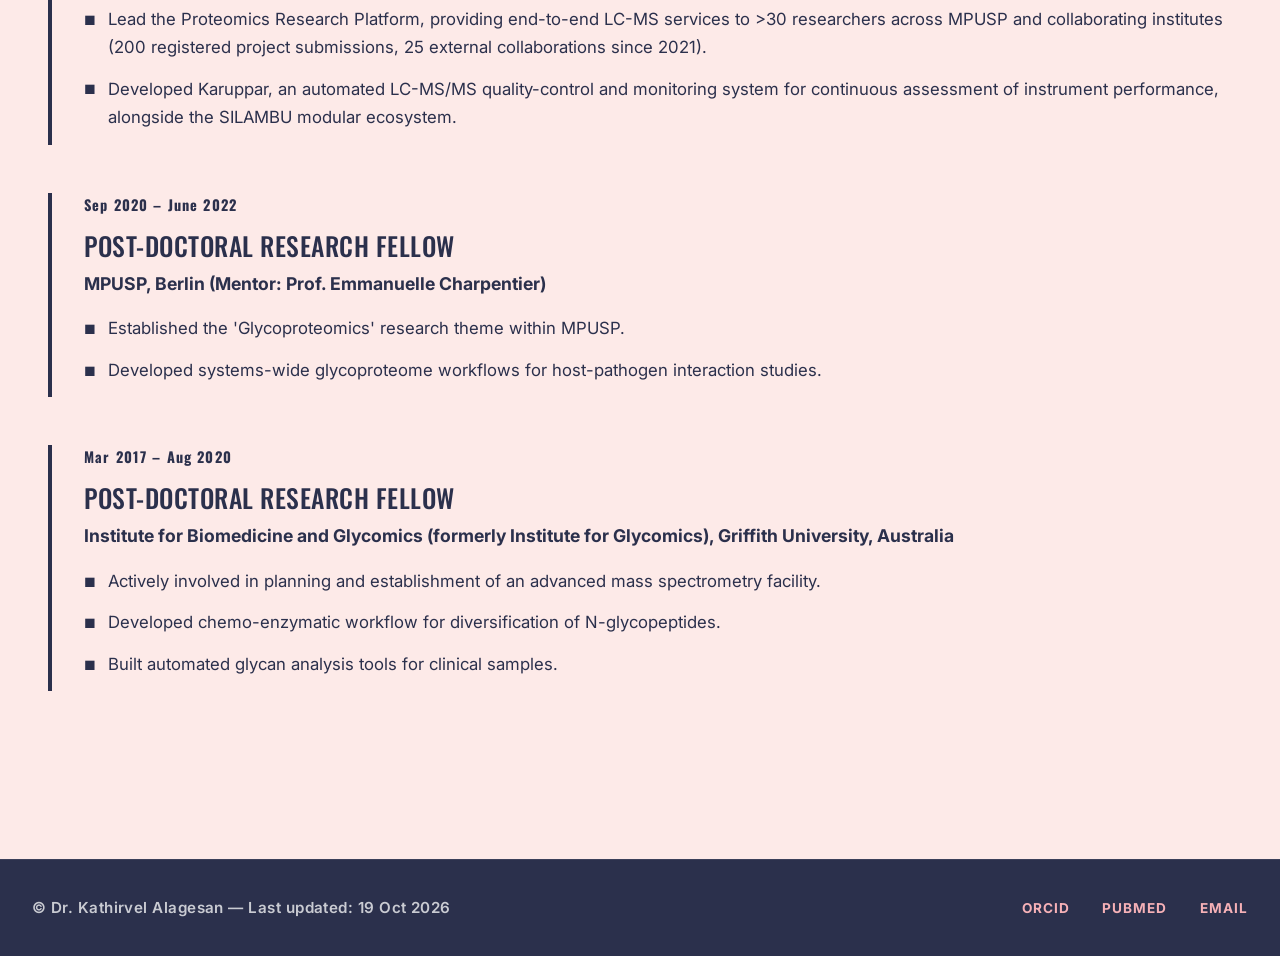
==== commit eea6682e: "update" ====
--- a/index.html
+++ b/index.html
@@ -8,7 +8,7 @@
     <title>Dr. Kathirvel Alagesan — Mass Spectrometry &amp; (Glyco)Proteomics Innovation</title>
     <link rel="preconnect" href="https://fonts.googleapis.com">
     <link rel="preconnect" href="https://fonts.gstatic.com" crossorigin>
-    <link href="https://fonts.googleapis.com/css2?family=Oswald:wght@400;500;600;700&family=Open+Sans:wght@300;400;600;700&display=swap" rel="stylesheet">
+    <link href="https://fonts.googleapis.com/css2?family=Inter:wght@300;400;500;600;700&family=Oswald:wght@400;500;600;700&display=swap" rel="stylesheet">
     <link rel="stylesheet" href="style.css">
 </head>
 <body>
@@ -21,6 +21,7 @@
                 <li><a href="#about">About</a></li>
                 <li><a href="platform-details.html">Platform</a></li>
                 <li><a href="research.html">Research</a></li>
+                <li><a href="https://kathiralagesan.github.io/SILAMBU/" target="_blank" style="color: var(--color-bg-teal); font-weight: 700;">SILAMBU ↗</a></li>
                 <li><a href="#highlights">Publications</a></li>
                 <li><a href="cv.html">CV</a></li>
             </ul>
@@ -74,17 +75,22 @@
                 </div>
             </div>
             
-            <!-- Dual Role Boxes -->
+            <!-- Role Boxes Triad -->
             <div class="dual-role-container">
                 <div class="role-box navy">
                     <h3>Proteomics Platform Leadership</h3>
                     <p>Directing advanced mass spectrometry infrastructure to redefine what is measurable, translating intractable biological questions into high-confidence quantitative insights across whole proteomes, secretomes, and interactomes.</p>
-                    <a href="platform-details.html" class="btn pub-btn">View Capabilities</a>
+                    <a href="platform-details.html" class="btn pub-btn">View Capabilities →</a>
                 </div>
                 <div class="role-box peach">
                     <h3>Analytical Glycoproteomics &amp; Host–Pathogen Glycobiology</h3>
                     <p>Deciphering the molecular language of the cell surface by developing advanced analytical chemistries, gas-phase ion mobility, and open informatics to uncover how complex PTMs govern infection and immune evasion.</p>
-                    <a href="research.html" class="btn outline-btn">Explore Research</a>
+                    <a href="research.html" class="btn outline-btn">Explore Research →</a>
+                </div>
+                <div class="role-box teal">
+                    <h3>Open Informatics &amp; Data Science: SILAMBU</h3>
+                    <p>Building independent, open-source computational tools—including the Karuppar automated MS-QC system and Magnum sequence investigator—to translate complex mass spectrometry data into reproducible, FAIR-compliant knowledge.</p>
+                    <a href="https://kathiralagesan.github.io/SILAMBU/" target="_blank" class="btn outline-btn">Explore SILAMBU ↗</a>
                 </div>
             </div>
             <!-- CTA Section -->
@@ -119,10 +125,7 @@
             <div class="section-content">
                 <div style="display: flex; justify-content: space-between; align-items: baseline; flex-wrap: wrap; border-bottom: 2px solid var(--color-text-main); padding-bottom: 0.75rem; margin-bottom: 2.5rem; gap: 1rem;">
                     <h2 class="column-title" style="border-bottom: none; margin-bottom: 0; padding-bottom: 0;">Research Experience</h2>
-                    <div style="display: flex; gap: 0.75rem; flex-wrap: wrap;">
-                        <a href="cv.html" class="btn outline-btn" style="font-size: 0.8rem; padding: 0.45rem 1.2rem;">Education, Service &amp; Talks →</a>
-                        <a href="Alagesan_CV_2026.pdf" target="_blank" class="btn primary" style="font-size: 0.8rem; padding: 0.45rem 1.2rem;">Download Full CV (PDF) ↓</a>
-                    </div>
+                    <a href="Alagesan_CV_2026.pdf" target="_blank" class="btn primary" style="font-size: 0.8rem; padding: 0.45rem 1.2rem;">Download Full CV (PDF) ↓</a>
                 </div>
                 <div class="timeline" id="experience-container"></div>
             </div>
--- a/style.css
+++ b/style.css
@@ -22,7 +22,7 @@
 
     /* Typography */
     --font-heading: 'Oswald', system-ui, -apple-system, sans-serif;
-    --font-body: 'Open Sans', system-ui, -apple-system, sans-serif;
+    --font-body: 'Inter', -apple-system, BlinkMacSystemFont, "Segoe UI", Roboto, Helvetica, Arial, sans-serif;
     --transition: all 0.35s cubic-bezier(0.25, 1, 0.5, 1);
 
     --max-width: 1360px;
@@ -340,26 +340,38 @@
 .about-links a:hover { color: var(--color-bg-teal) !important; }
 
 /* ==========================================================================
-   Dual Role Boxes
+   Role Boxes Triad
    ========================================================================== */
 .dual-role-container {
-    display: grid; grid-template-columns: 1fr 1fr; gap: 0; /* Seamless connection */
-    max-width: var(--max-width); margin: 0 auto;
+    display: grid; 
+    grid-template-columns: repeat(3, 1fr); 
+    gap: 0; /* Seamless connection */
+    max-width: var(--max-width); 
+    margin: 0 auto;
     border: 4px solid var(--color-text-main);
 }
 .role-box {
-    padding: 4rem 3rem; display: flex; flex-direction: column; align-items: flex-start;
-}
-.role-box h3 { font-size: 2.2rem; margin-bottom: 1.5rem; }
-.role-box p { font-size: 1.15rem; line-height: 1.6; margin-bottom: 3rem; flex: 1; }
+    padding: 3.5rem 2.5rem; 
+    display: flex; 
+    flex-direction: column; 
+    align-items: flex-start;
+}
+.role-box h3 { font-size: 1.85rem; margin-bottom: 1.25rem; line-height: 1.2; }
+.role-box p { font-size: 1.05rem; line-height: 1.65; margin-bottom: 2.5rem; flex: 1; }
 
 .role-box.navy { background: var(--color-bg-navy); color: #fff; }
 .role-box.navy h3 { color: #fff; }
-.role-box.navy p { color: rgba(255,255,255,0.8); }
+.role-box.navy p { color: rgba(255,255,255,0.85); }
 
 .role-box.peach { background: var(--color-bg-peach); color: var(--color-text-main); border-left: 4px solid var(--color-text-main); }
 .role-box.peach h3 { color: var(--color-text-main); }
-.role-box.peach p { color: rgba(43, 48, 76, 0.8); }
+.role-box.peach p { color: rgba(43, 48, 76, 0.85); }
+
+.role-box.teal { background: var(--color-bg-teal); color: #fff; border-left: 4px solid var(--color-text-main); }
+.role-box.teal h3 { color: #fff; }
+.role-box.teal p { color: rgba(255,255,255,0.92); }
+.role-box.teal .btn { border-color: #fff; color: #fff; }
+.role-box.teal .btn:hover { background: #fff; color: var(--color-bg-teal); }
 
 /* ==========================================================================
    The 3 Pillars Graphic
@@ -586,11 +598,14 @@
     .about-header { flex: none; }
     .hero-image-wrapper { flex: none; width: 100%; max-width: 480px; margin: 0 auto; }
 }
+@media (max-width: 992px) {
+    .dual-role-container { grid-template-columns: 1fr; }
+    .role-box.peach, .role-box.teal { border-left: none; border-top: 4px solid var(--color-text-main); }
+}
 @media (max-width: 768px) {
     .nav-links { display: none; }
     :root { --section-padding: 70px; }
-    .highlights-grid, .talks-list, .dual-role-container { grid-template-columns: 1fr; }
-    .role-box.peach { border-left: none; border-top: 4px solid var(--color-text-main); }
+    .highlights-grid, .talks-list { grid-template-columns: 1fr; }
     .project-info { padding: 2.5rem; }
     .hero-text h1 { font-size: 3rem; }
 }
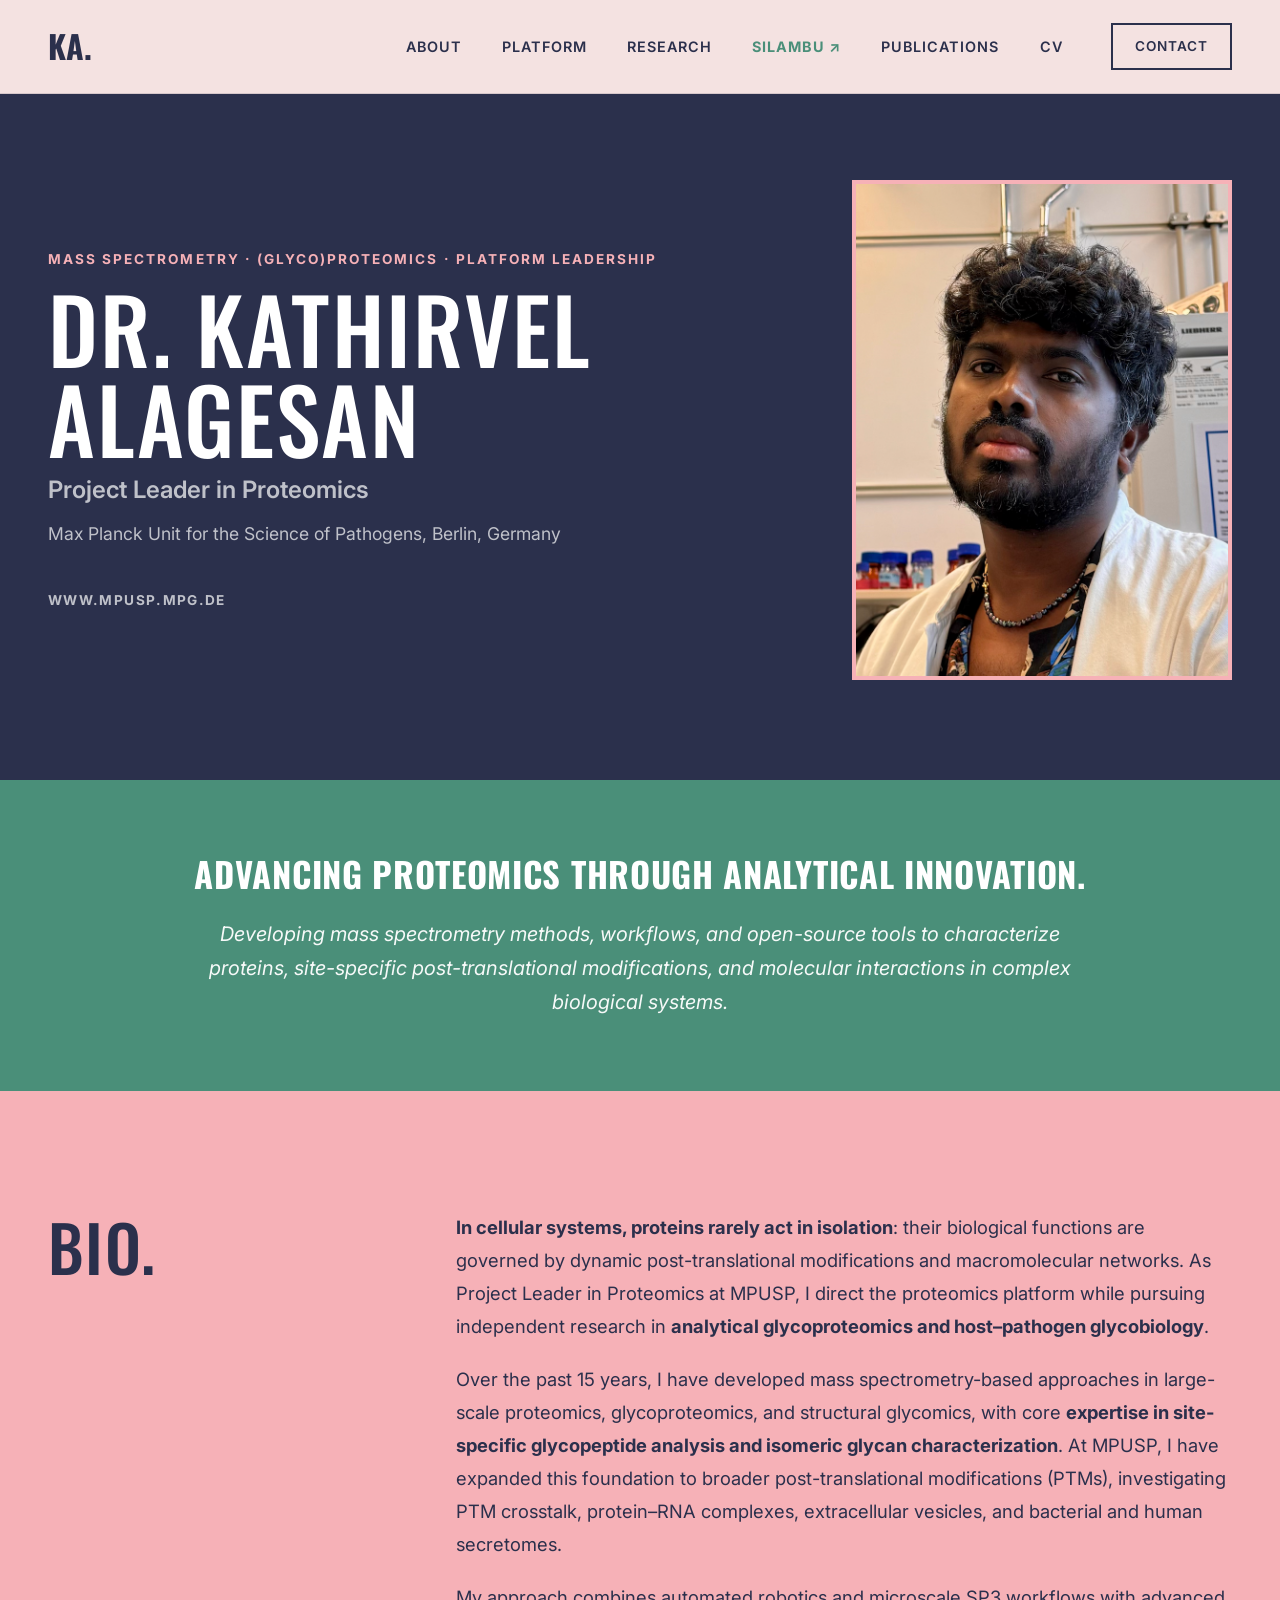
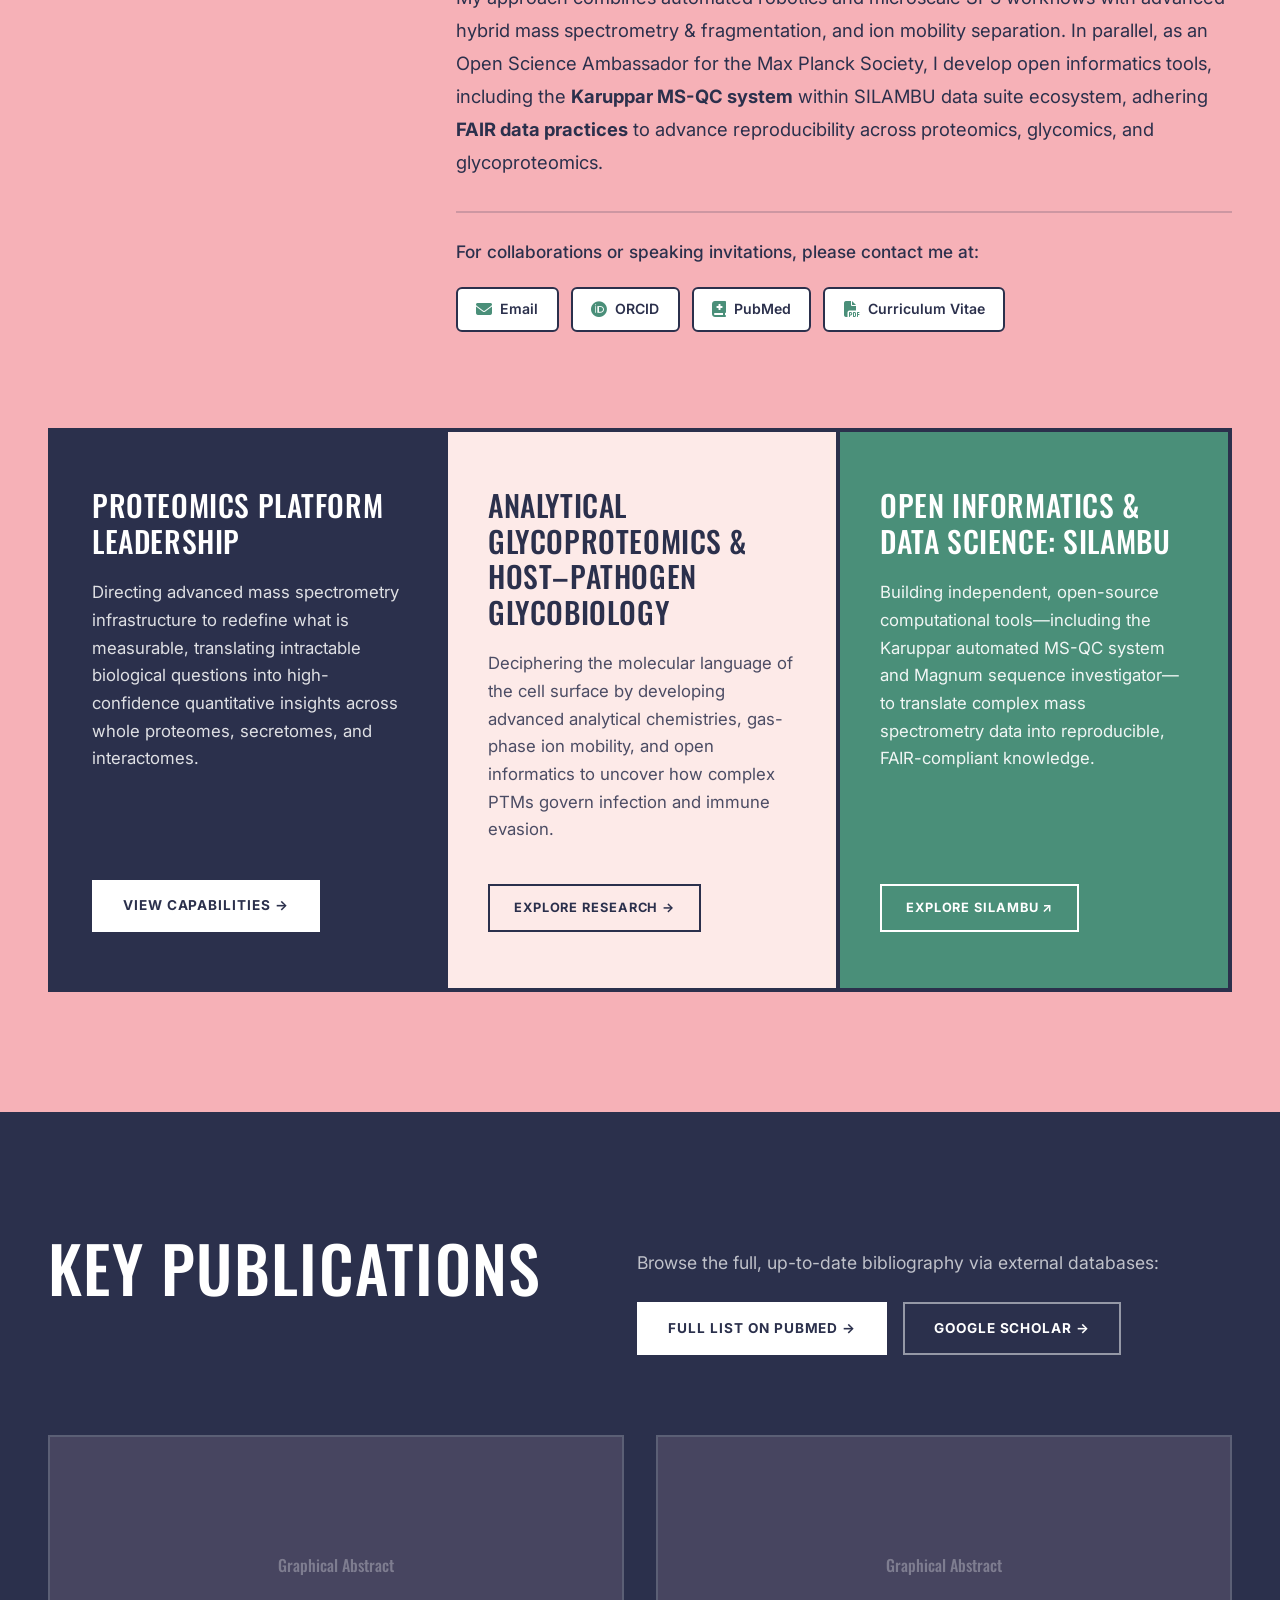
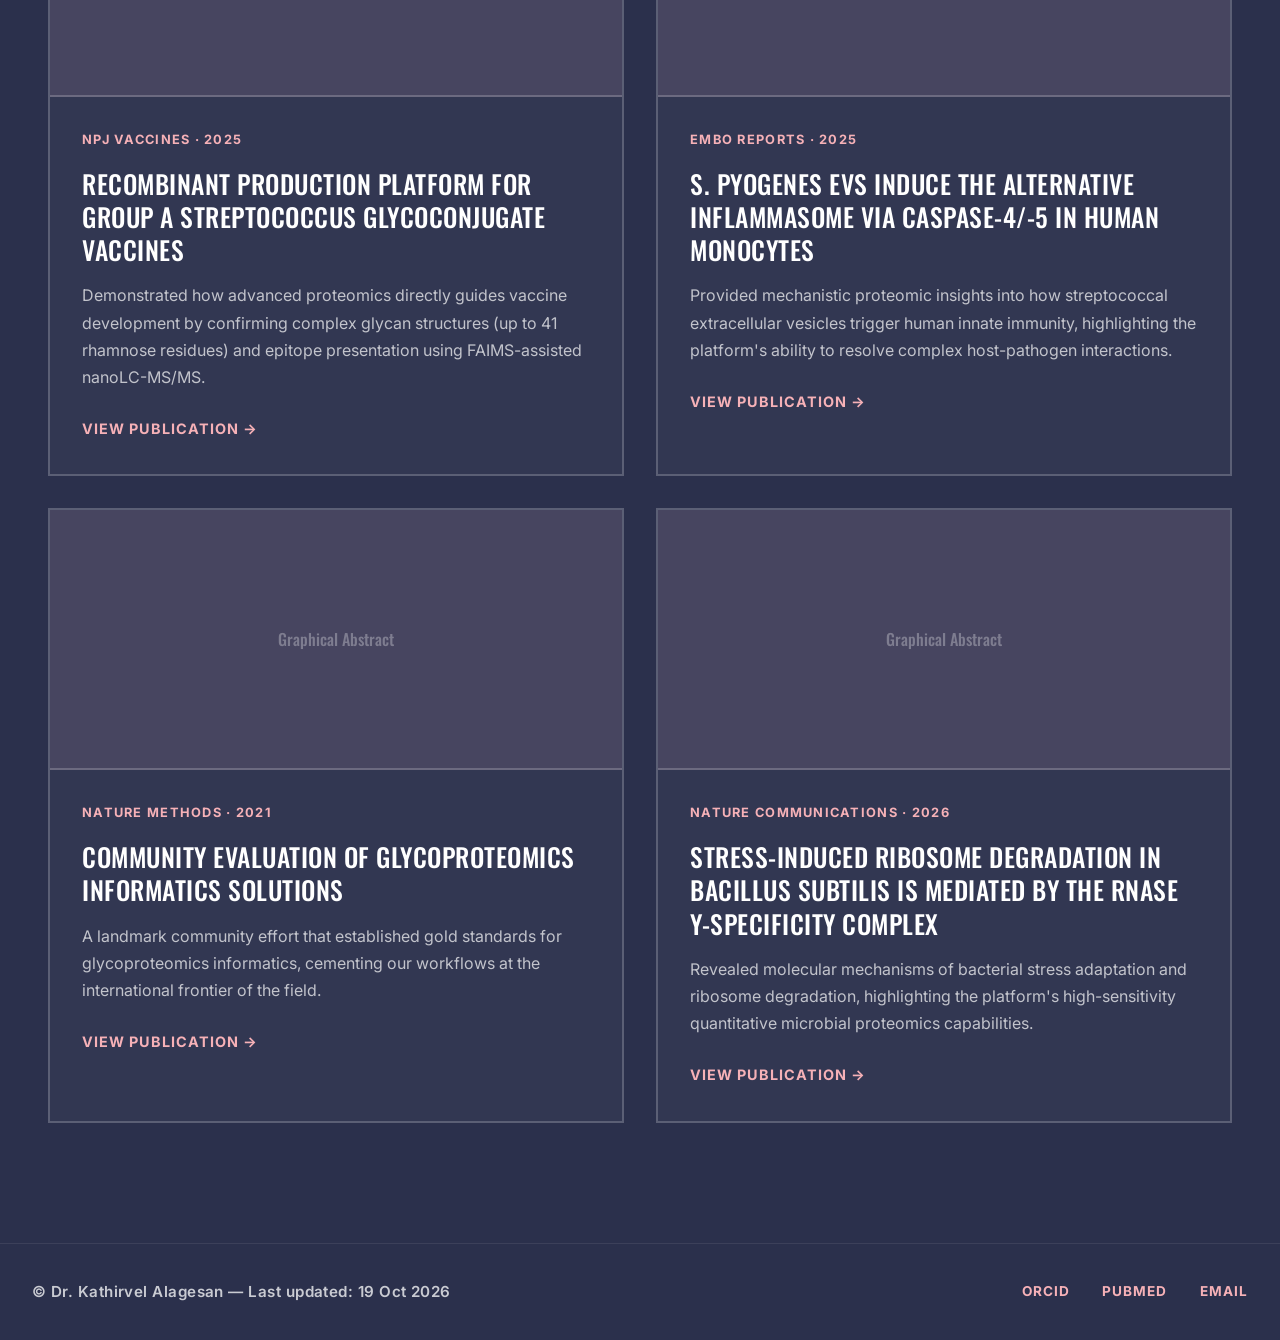
==== commit 7893f463: "update bio" ====
--- a/index.html
+++ b/index.html
@@ -9,6 +9,7 @@
     <link rel="preconnect" href="https://fonts.googleapis.com">
     <link rel="preconnect" href="https://fonts.gstatic.com" crossorigin>
     <link href="https://fonts.googleapis.com/css2?family=Inter:wght@300;400;500;600;700&family=Oswald:wght@400;500;600;700&display=swap" rel="stylesheet">
+    <link rel="stylesheet" href="https://cdnjs.cloudflare.com/ajax/libs/font-awesome/6.4.2/css/all.min.css">
     <link rel="stylesheet" href="style.css">
 </head>
 <body>
@@ -65,12 +66,18 @@
                 </div>
                 <div class="about-text">
                     <div id="profile-about" style="font-size: 1.15rem; line-height: 1.8;"></div>
-                    <div class="hero-links about-links" style="margin-top: 1.5rem; justify-content: flex-start; flex-wrap: wrap;">
-                        <a id="hero-orcid" href="#" target="_blank" style="color: var(--color-bg-navy);">ORCID</a>
-                        <span class="divider" style="color: var(--color-bg-navy);">·</span>
-                        <a id="hero-pubmed" href="#" target="_blank" style="color: var(--color-bg-navy);">PubMed</a>
-                        <span class="divider" style="color: var(--color-bg-navy);">·</span>
-                        <a href="cv.html" style="color: var(--color-bg-navy);">Curriculum Vitae</a>
+                    
+                    <!-- Collaboration CTA & Author Chips (SILAMBU style) -->
+                    <div class="bio-contact-block" style="margin-top: 2rem; padding-top: 1.5rem; border-top: 2px solid rgba(43, 48, 76, 0.2);">
+                        <p style="font-size: 1.08rem; color: var(--color-bg-navy); margin-bottom: 1.25rem; font-weight: 500;">
+                            For collaborations or speaking invitations, please contact me at:
+                        </p>
+                        <div class="author-chip-group">
+                            <a id="cta-email" href="#" class="author-chip"><i class="fas fa-envelope"></i> Email</a>
+                            <a id="hero-orcid" href="#" target="_blank" class="author-chip"><i class="fab fa-orcid"></i> ORCID</a>
+                            <a id="hero-pubmed" href="#" target="_blank" class="author-chip"><i class="fas fa-book-medical"></i> PubMed</a>
+                            <a id="profile-resume" href="Alagesan_CV_2026.pdf" target="_blank" class="author-chip"><i class="fas fa-file-pdf"></i> Curriculum Vitae</a>
+                        </div>
                     </div>
                 </div>
             </div>
@@ -93,12 +100,6 @@
                     <a href="https://kathiralagesan.github.io/SILAMBU/" target="_blank" class="btn outline-btn">Explore SILAMBU ↗</a>
                 </div>
             </div>
-            <!-- CTA Section -->
-            <div id="contact-cta" style="text-align: center; padding: 4rem 2rem 2rem;">
-                <p style="font-size: 1.2rem; color: var(--color-bg-navy); line-height: 1.8; max-width: 1000px; margin: 0 auto; white-space: normal;">
-                    For collaborations or speaking invitations, please contact me at <a id="cta-email" href="#" style="background-color: var(--color-bg-teal); color: #fff; padding: 0.4rem 1rem; border-radius: 4px; font-weight: 700; text-decoration: none; margin-left: 0.5rem; transition: background 0.3s; white-space: nowrap;">alagesan [at] mpusp.mpg.de</a>
-                </p>
-            </div>
         </section>
 
         <!-- Publication Highlights -->
@@ -120,17 +121,6 @@
             </div>
         </section>
 
-        <!-- Research Experience -->
-        <section id="experience" class="section bg-peach">
-            <div class="section-content">
-                <div style="display: flex; justify-content: space-between; align-items: baseline; flex-wrap: wrap; border-bottom: 2px solid var(--color-text-main); padding-bottom: 0.75rem; margin-bottom: 2.5rem; gap: 1rem;">
-                    <h2 class="column-title" style="border-bottom: none; margin-bottom: 0; padding-bottom: 0;">Research Experience</h2>
-                    <a href="Alagesan_CV_2026.pdf" target="_blank" class="btn primary" style="font-size: 0.8rem; padding: 0.45rem 1.2rem;">Download Full CV (PDF) ↓</a>
-                </div>
-                <div class="timeline" id="experience-container"></div>
-            </div>
-        </section>
-
     </main>
 
     <footer>
--- a/style.css
+++ b/style.css
@@ -340,6 +340,45 @@
 .about-links a:hover { color: var(--color-bg-teal) !important; }
 
 /* ==========================================================================
+   Author Chips (SILAMBU Style Contact & Links)
+   ========================================================================== */
+.author-chip-group {
+    display: flex;
+    flex-wrap: wrap;
+    gap: 0.75rem;
+    align-items: center;
+}
+.author-chip {
+    background: #ffffff;
+    border: 2px solid var(--color-text-main);
+    color: var(--color-text-main);
+    padding: 0.55rem 1.15rem;
+    border-radius: 6px;
+    font-size: 0.88rem;
+    font-weight: 600;
+    display: inline-flex;
+    align-items: center;
+    gap: 0.5rem;
+    text-decoration: none;
+    transition: var(--transition);
+}
+.author-chip i {
+    font-size: 1rem;
+    color: var(--color-bg-teal);
+    transition: var(--transition);
+}
+.author-chip:hover {
+    background: var(--color-text-main);
+    color: #ffffff;
+    border-color: var(--color-text-main);
+    transform: translateY(-2px);
+    box-shadow: 0 4px 12px rgba(43, 48, 76, 0.15);
+}
+.author-chip:hover i {
+    color: #ffffff;
+}
+
+/* ==========================================================================
    Role Boxes Triad
    ========================================================================== */
 .dual-role-container {
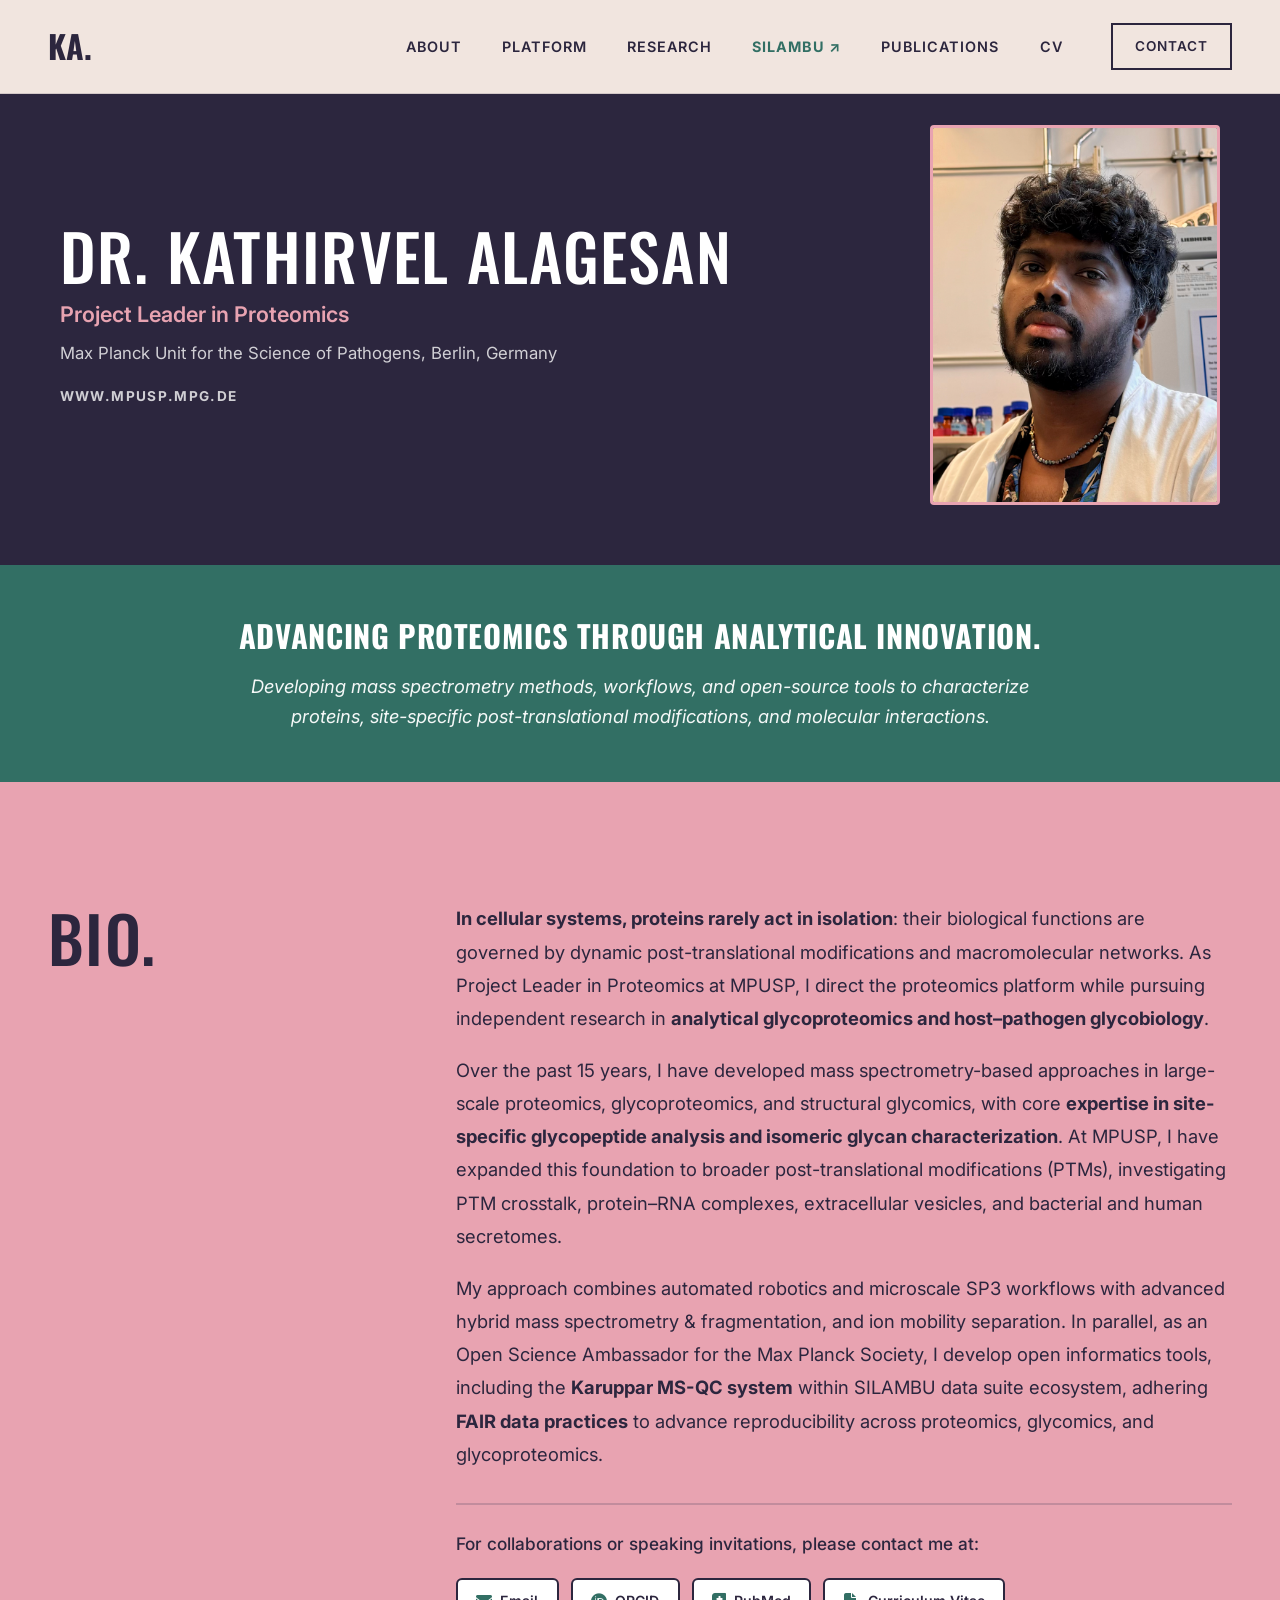
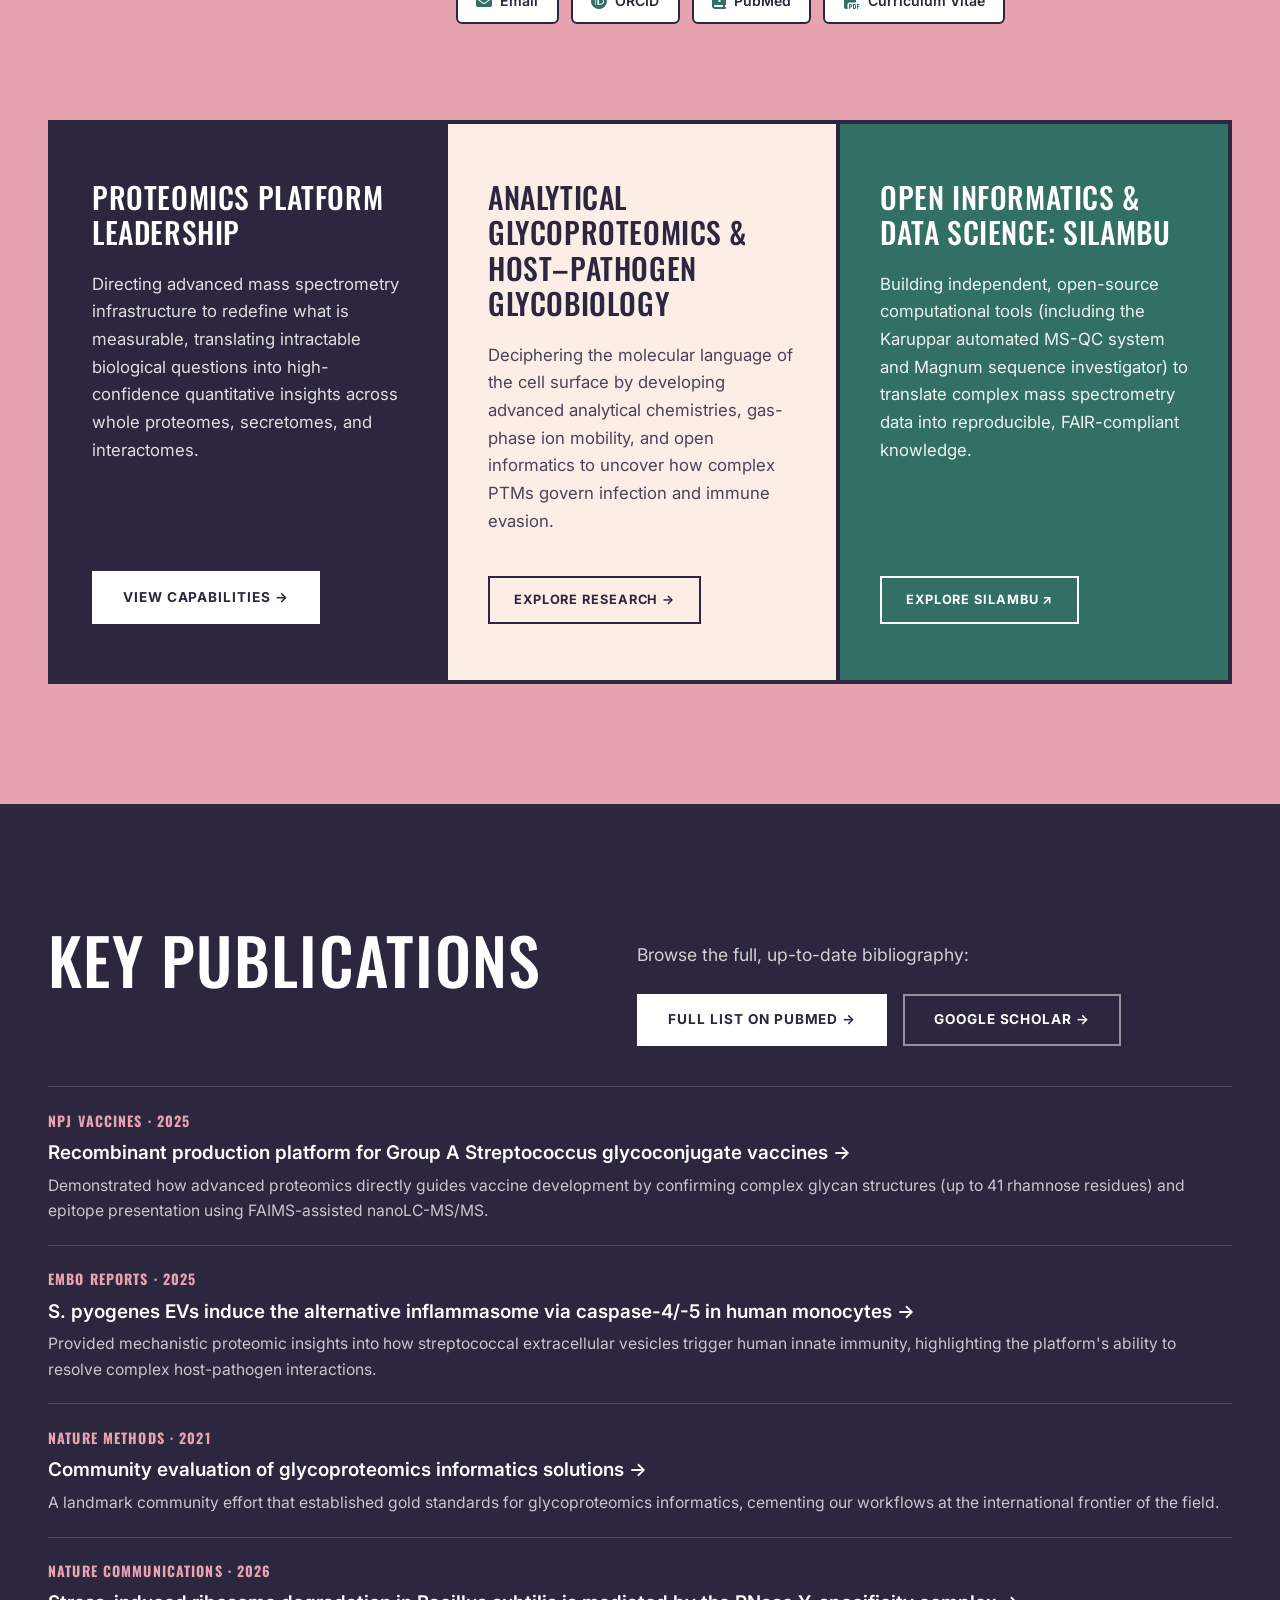
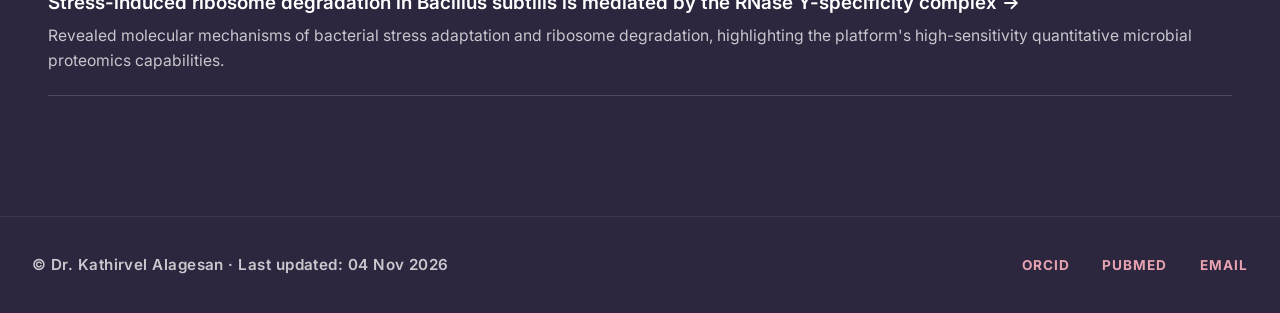
==== commit a07648c3: "restructured" ====
--- a/index.html
+++ b/index.html
@@ -3,9 +3,9 @@
 <head>
     <meta charset="UTF-8">
     <meta name="viewport" content="width=device-width, initial-scale=1.0">
-    <meta name="description" content="Dr. Kathirvel Alagesan — Project Leader in Proteomics, Max Planck Unit for the Science of Pathogens. Advancing mass spectrometry, discovery proteomics, and analytical innovation.">
+    <meta name="description" content="Dr. Kathirvel Alagesan | Project Leader in Proteomics, Max Planck Unit for the Science of Pathogens. Advancing mass spectrometry, discovery proteomics, and analytical innovation.">
     <meta name="google-site-verification" content="M2EP-Uqpj0NQas1eNHSiCozvgyFSXLWA8i90FR-kQQc" />
-    <title>Dr. Kathirvel Alagesan — Mass Spectrometry &amp; (Glyco)Proteomics Innovation</title>
+    <title>Dr. Kathirvel Alagesan | Mass Spectrometry &amp; (Glyco)Proteomics Innovation</title>
     <link rel="preconnect" href="https://fonts.googleapis.com">
     <link rel="preconnect" href="https://fonts.gstatic.com" crossorigin>
     <link href="https://fonts.googleapis.com/css2?family=Inter:wght@300;400;500;600;700&family=Oswald:wght@400;500;600;700&display=swap" rel="stylesheet">
@@ -22,7 +22,7 @@
                 <li><a href="#about">About</a></li>
                 <li><a href="platform-details.html">Platform</a></li>
                 <li><a href="research.html">Research</a></li>
-                <li><a href="https://kathiralagesan.github.io/SILAMBU/" target="_blank" style="color: var(--color-bg-teal); font-weight: 700;">SILAMBU ↗</a></li>
+                <li><a href="https://kathiralagesan.github.io/silambu/" target="_blank" style="color: var(--color-bg-teal); font-weight: 700;">SILAMBU ↗</a></li>
                 <li><a href="#highlights">Publications</a></li>
                 <li><a href="cv.html">CV</a></li>
             </ul>
@@ -34,12 +34,11 @@
     <header class="hero bg-navy" id="home">
         <div class="hero-content">
             <div class="hero-text">
-                <div class="hero-eyebrow">MASS SPECTROMETRY · (GLYCO)PROTEOMICS · PLATFORM LEADERSHIP</div>
                 <h1 id="profile-name"></h1>
-                <p class="hero-title" id="profile-title"></p>
-                <p class="hero-institution" id="profile-institution"></p>
+                <p class="hero-title" id="profile-title" style="color: var(--color-bg-pink); font-size: 1.35rem; font-weight: 600; margin-top: 0.25rem; margin-bottom: 0.4rem;"></p>
+                <p class="hero-institution" id="profile-institution" style="margin-bottom: 1.1rem;"></p>
                 
-                <div class="hero-links" style="margin-top: 2rem;">
+                <div class="hero-links">
                     <a id="hero-website" href="#" target="_blank" style="font-weight: 700; letter-spacing: 0.1em; text-transform: uppercase;">WWW.MPUSP.MPG.DE</a>
                 </div>
             </div>
@@ -49,11 +48,11 @@
         </div>
     </header>
 
-    <!-- Tagline Banner -->
+    <!-- Mission Statement Banner (Teal Box) -->
     <div class="tagline-banner bg-teal">
         <div class="tagline-content">
-            <h2 id="profile-tagline"></h2>
-            <p id="profile-tagline-subtitle"></p>
+            <h2 id="profile-tagline">Advancing Proteomics Through Analytical Innovation.</h2>
+            <p id="profile-tagline-subtitle">Developing mass spectrometry methods, workflows, and open-source tools to characterize proteins, site-specific post-translational modifications, and molecular interactions.</p>
         </div>
     </div>
 
@@ -96,8 +95,8 @@
                 </div>
                 <div class="role-box teal">
                     <h3>Open Informatics &amp; Data Science: SILAMBU</h3>
-                    <p>Building independent, open-source computational tools—including the Karuppar automated MS-QC system and Magnum sequence investigator—to translate complex mass spectrometry data into reproducible, FAIR-compliant knowledge.</p>
-                    <a href="https://kathiralagesan.github.io/SILAMBU/" target="_blank" class="btn outline-btn">Explore SILAMBU ↗</a>
+                    <p>Building independent, open-source computational tools (including the Karuppar automated MS-QC system and Magnum sequence investigator) to translate complex mass spectrometry data into reproducible, FAIR-compliant knowledge.</p>
+                    <a href="https://kathiralagesan.github.io/silambu/" target="_blank" class="btn outline-btn">Explore SILAMBU ↗</a>
                 </div>
             </div>
         </section>
@@ -110,14 +109,14 @@
                         <h2 class="light">Key Publications</h2>
                     </div>
                     <div class="pub-links-block">
-                        <p class="light-muted">Browse the full, up-to-date bibliography via external databases:</p>
+                        <p class="light-muted">Browse the full, up-to-date bibliography:</p>
                         <div class="pub-external-links">
                             <a id="pubmed-link" href="#" target="_blank" class="btn pub-btn">Full List on PubMed →</a>
                             <a id="scholar-link" href="#" target="_blank" class="btn pub-btn-outline">Google Scholar →</a>
                         </div>
                     </div>
                 </div>
-                <div class="highlights-grid" id="highlights-container"></div>
+                <ul class="platform-pub-list" id="highlights-container"></ul>
             </div>
         </section>
 
@@ -125,7 +124,7 @@
 
     <footer>
         <div class="footer-content">
-            <p class="footer-sub">&copy; Dr. Kathirvel Alagesan — Last updated: <span id="last-update"></span></p>
+            <p class="footer-sub">&copy; Dr. Kathirvel Alagesan · Last updated: <span id="last-update"></span></p>
             <div class="footer-links">
                 <a id="footer-orcid" href="#" target="_blank">ORCID</a>
                 <a id="footer-pubmed" href="#" target="_blank">PubMed</a>
--- a/style.css
+++ b/style.css
@@ -1,32 +1,28 @@
 /* ==========================================================================
-   CSS Variables — True Bennett Tea Color Blocking
+   CSS Variables: KA. Portfolio Theme: Madurai Ruby
    ========================================================================== */
 :root {
-    --color-bg-peach: #fdeae8; /* Soft cream/peach base */
-    --color-bg-pink: #f6b1b7;  /* Bennett Pink */
-    --color-bg-navy: #2b304c;  /* Deep Navy */
-    --color-bg-teal: #4a8f79;  /* Sage/Teal */
-    
-    --color-text-main: #2b304c;
-    --color-text-light: #ffffff;
-    --color-text-muted: rgba(43, 48, 76, 0.7);
-    --color-text-muted-light: rgba(255, 255, 255, 0.7);
-    
-    --color-accent: #3898ec;
-    --color-border: rgba(43, 48, 76, 0.15);
-    
-    /* Colors for the 3 Pillars Cards */
-    --color-pillar-pink: #9a2b58;
-    --color-pillar-blue: #328ab8;
-    --color-pillar-green: #3f7b2c;
-
-    /* Typography */
-    --font-heading: 'Oswald', system-ui, -apple-system, sans-serif;
-    --font-body: 'Inter', -apple-system, BlinkMacSystemFont, "Segoe UI", Roboto, Helvetica, Arial, sans-serif;
-    --transition: all 0.35s cubic-bezier(0.25, 1, 0.5, 1);
-
-    --max-width: 1360px;
-    --section-padding: 120px;
+  --color-bg-navy: #2C263E;
+  --color-bg-peach: #FAEEE7;
+  --color-bg-pink: #E8A3B1;
+  --color-bg-teal: #326F64;
+  --color-text-main: #2C263E;
+  --color-text-light: #FFFFFF;
+  --color-accent: #B4455B;
+  --color-border: rgba(44, 38, 62, 0.15);
+  --color-text-muted: rgba(44, 38, 62, 0.72);
+  --color-text-muted-light: rgba(255, 255, 255, 0.78);
+  --color-pillar-pink: #E8A3B1;
+  --color-pillar-blue: #B4455B;
+  --color-pillar-green: #326F64;
+
+  /* Typography */
+  --font-heading: 'Oswald', system-ui, -apple-system, sans-serif;
+  --font-body: 'Inter', -apple-system, BlinkMacSystemFont, "Segoe UI", Roboto, Helvetica, Arial, sans-serif;
+  --transition: all 0.35s cubic-bezier(0.25, 1, 0.5, 1);
+
+  --max-width: 1360px;
+  --section-padding: 120px;
 }
 
 /* ==========================================================================
@@ -123,25 +119,25 @@
    Hero
    ========================================================================== */
 .hero {
-    padding: 180px 3rem 100px;
+    padding: 125px 3rem 60px;
     display: flex; align-items: center;
 }
 .hero-content {
     max-width: var(--max-width); margin: 0 auto;
-    display: flex; align-items: center; gap: 6rem;
+    display: flex; align-items: center; gap: 4rem;
 }
 .hero-text { flex: 1; }
 .hero-text h1 {
-    font-size: clamp(4rem, 7vw, 6rem); /* Huge, dramatic Oswald */
-    margin-bottom: 0.5rem; line-height: 1;
+    font-size: clamp(2.8rem, 5vw, 4.2rem);
+    margin-bottom: 0.4rem; line-height: 1.05;
 }
 .hero-title {
-    font-size: 1.5rem; font-weight: 600; color: var(--color-bg-pink); /* Contrast pop on navy */
-    margin-bottom: 0.5rem; font-family: var(--font-body);
+    font-size: 1.3rem; font-weight: 600; color: var(--color-bg-pink);
+    margin-bottom: 0.4rem; font-family: var(--font-body);
 }
 .hero-institution {
-    font-size: 1.1rem; color: var(--color-text-muted-light);
-    margin-bottom: 2.5rem;
+    font-size: 1.05rem; color: var(--color-text-muted-light);
+    margin-bottom: 0.85rem;
 }
 .hero-actions { display: flex; gap: 1.5rem; margin-bottom: 2.5rem; flex-wrap: wrap; }
 .hero-links { display: flex; align-items: center; gap: 1rem; font-size: 0.9rem; }
@@ -198,28 +194,29 @@
     color: #ffffff;
 }
 
-.hero-image-wrapper { flex: 0 0 380px; }
+.hero-image-wrapper { flex: 0 0 290px; }
 .hero-image-wrapper img {
-    width: 100%; height: 500px; object-fit: cover;
-    border: 4px solid var(--color-bg-pink); /* Add framed aesthetic */
+    width: 100%; height: 380px; object-fit: cover;
+    border: 3px solid var(--color-bg-pink);
+    border-radius: 4px;
 }
 
 /* ==========================================================================
    Tagline Banner
    ========================================================================== */
 .tagline-banner {
-    padding: 4.5rem 2rem;
+    padding: 3.2rem 2rem;
     text-align: center;
 }
 .tagline-content {
-    max-width: 1200px;
+    max-width: 1100px;
     margin: 0 auto;
 }
 .tagline-banner h2 {
-    font-size: clamp(1.8rem, 2.7vw, 2.6rem);
+    font-size: clamp(1.6rem, 2.4vw, 2.3rem);
     font-weight: 700;
     line-height: 1.3;
-    margin-bottom: 1.25rem;
+    margin-bottom: 0.9rem;
     color: #ffffff;
     white-space: normal;
 }
@@ -230,11 +227,11 @@
 }
 .tagline-banner p,
 #profile-tagline-subtitle {
-    font-size: 1.25rem;
+    font-size: 1.15rem;
     font-style: italic;
-    line-height: 1.7;
+    line-height: 1.65;
     color: rgba(255, 255, 255, 0.95);
-    max-width: 900px;
+    max-width: 850px;
     margin: 0 auto;
 }
 
@@ -309,7 +306,7 @@
 }
 
 /* ==========================================================================
-   Sections — Layout
+   Sections: Layout
    ========================================================================== */
 .section { padding: var(--section-padding) 3rem; }
 .section-content { max-width: var(--max-width); margin: 0 auto; }
@@ -379,7 +376,7 @@
 }
 
 /* ==========================================================================
-   Role Boxes Triad
+   Role Boxes Triad & Subpage Boxes
    ========================================================================== */
 .dual-role-container {
     display: grid; 
@@ -388,6 +385,11 @@
     max-width: var(--max-width); 
     margin: 0 auto;
     border: 4px solid var(--color-text-main);
+}
+/* When used on subpages with 2 boxes */
+.dual-role-container:has(> :last-child:nth-child(2)),
+.dual-boxes-2 {
+    grid-template-columns: repeat(2, 1fr) !important;
 }
 .role-box {
     padding: 3.5rem 2.5rem; 
@@ -476,42 +478,147 @@
 }
 
 /* ==========================================================================
-   Publication Highlights (on Navy background)
+   Clean Publication List (Standard across all pages)
+   ========================================================================== */
+.platform-pub-list {
+    list-style: none;
+    padding: 0;
+    margin: 2.5rem 0 0 0;
+}
+.platform-pub-item {
+    padding: 1.4rem 0;
+    border-bottom: 1px solid rgba(43, 48, 76, 0.15);
+    display: flex;
+    flex-direction: column;
+    gap: 0.4rem;
+}
+.platform-pub-item:first-child {
+    border-top: 1px solid rgba(43, 48, 76, 0.15);
+}
+.platform-pub-meta {
+    display: flex;
+    align-items: center;
+    gap: 0.75rem;
+    flex-wrap: wrap;
+}
+.platform-pub-journal {
+    font-family: var(--font-heading);
+    font-size: 0.9rem;
+    font-weight: 700;
+    text-transform: uppercase;
+    letter-spacing: 0.06em;
+    color: var(--color-accent);
+}
+.platform-pub-title {
+    font-size: 1.15rem;
+    font-weight: 700;
+    color: var(--color-bg-navy);
+    text-decoration: none;
+    line-height: 1.45;
+    transition: opacity 0.2s;
+}
+.platform-pub-title:hover {
+    opacity: 0.7;
+    text-decoration: underline;
+}
+.platform-pub-desc {
+    font-size: 0.98rem;
+    color: var(--color-bg-navy);
+    line-height: 1.6;
+    opacity: 0.9;
+}
+
+/* Publication List on Navy (e.g. index.html Highlights) */
+#highlights .section-header-split {
+    margin-bottom: 2.2rem;
+}
+.bg-navy .platform-pub-item {
+    background: transparent !important;
+    box-shadow: none !important;
+    border-radius: 0 !important;
+    padding: 1.35rem 0;
+    border-bottom: 1px solid rgba(255, 255, 255, 0.16);
+}
+.bg-navy .platform-pub-item:first-child {
+    border-top: 1px solid rgba(255, 255, 255, 0.16);
+}
+.bg-navy .platform-pub-journal {
+    color: var(--color-bg-pink);
+    font-size: 0.88rem;
+    font-weight: 700;
+    letter-spacing: 0.08em;
+}
+.bg-navy .platform-pub-title {
+    color: #ffffff;
+    font-size: 1.18rem;
+    font-weight: 600;
+    line-height: 1.45;
+}
+.bg-navy .platform-pub-title:hover {
+    color: var(--color-bg-pink);
+    opacity: 1;
+}
+.bg-navy .platform-pub-desc {
+    color: rgba(255, 255, 255, 0.82);
+    font-size: 0.98rem;
+    line-height: 1.6;
+}
+
+/* ==========================================================================
+   Publication Highlights (2x2 Grid without Images)
    ========================================================================== */
 .pub-links-block { flex: 1; padding-top: 1rem; }
 .light-muted { font-size: 1.1rem; margin-bottom: 1.5rem; }
 .pub-external-links { display: flex; gap: 1rem; flex-wrap: wrap; }
 
 .highlights-grid {
-    display: grid; grid-template-columns: repeat(auto-fit, minmax(380px, 1fr)); gap: 2rem;
-    margin-top: 4rem;
+    display: grid; 
+    grid-template-columns: repeat(2, 1fr); 
+    gap: 2rem;
+    margin-top: 3.5rem;
 }
 .highlight-card {
-    display: block; background: rgba(255,255,255,0.03);
-    border: 2px solid rgba(255,255,255,0.2);
+    display: flex;
+    flex-direction: column;
+    justify-content: space-between;
+    background: rgba(255,255,255,0.04);
+    border: 2px solid rgba(255,255,255,0.22);
+    border-radius: 4px;
+    padding: 2.25rem;
     transition: var(--transition);
 }
-.highlight-card:hover { background: rgba(255,255,255,0.08); border-color: var(--color-bg-pink); }
-.highlight-img, .highlight-image-placeholder {
-    width: 100%; height: 260px; object-fit: cover;
-    background: rgba(249,197,209,0.1);
-    display: flex; align-items: center; justify-content: center;
-    font-size: 1rem; font-family: var(--font-heading); font-weight: 500;
-    color: rgba(255,255,255,0.3); transition: var(--transition);
-    border-bottom: 2px solid rgba(255,255,255,0.2);
-}
-.highlight-img.contain { object-fit: contain; background: rgba(255,255,255,0.05); padding: 1rem; }
-.highlight-card:hover .highlight-img { transform: scale(1.02); }
-.highlight-info { padding: 2rem; }
+.highlight-card:hover { 
+    background: rgba(255,255,255,0.08); 
+    border-color: var(--color-bg-pink); 
+    transform: translateY(-3px);
+}
 .highlight-journal {
-    display: block; font-size: 0.8rem; font-weight: 700; text-transform: uppercase;
-    letter-spacing: 0.1em; color: var(--color-bg-pink); margin-bottom: 1rem;
-}
-.highlight-info h3 { font-size: 1.6rem; margin-bottom: 1rem; line-height: 1.3; }
-.highlight-info p { margin-bottom: 1.5rem; }
+    display: block; font-size: 0.82rem; font-weight: 700; text-transform: uppercase;
+    letter-spacing: 0.12em; color: var(--color-bg-pink); margin-bottom: 0.85rem;
+}
+.highlight-info h3 { 
+    font-size: 1.45rem; 
+    margin-bottom: 1rem; 
+    line-height: 1.25; 
+    color: #fff;
+    text-transform: uppercase;
+    font-family: var(--font-heading);
+}
+.highlight-info p { 
+    margin-bottom: 1.75rem; 
+    font-size: 1.02rem;
+    line-height: 1.65;
+    color: rgba(255,255,255,0.88);
+}
 .read-more {
-    font-size: 0.9rem; font-weight: 700; text-transform: uppercase; letter-spacing: 0.07em;
+    font-size: 0.88rem; font-weight: 700; text-transform: uppercase; letter-spacing: 0.08em;
     color: var(--color-bg-pink);
+    display: inline-flex;
+    align-items: center;
+    gap: 0.4rem;
+}
+.highlight-card:hover .read-more {
+    color: #fff;
 }
 
 /* ==========================================================================
@@ -623,6 +730,13 @@
         gap: 1rem;
     }
 }
+
+/* ==========================================================================
+   KA. Portfolio Theme Overrides: Madurai Ruby
+   ========================================================================== */
+.navbar { background: rgba(250, 238, 231, 0.96) !important; }
+.metrics-ribbon { background-color: #2C263E !important; }
+.role-box.peach p, .project-card p, .project-info p { color: rgba(44, 38, 62, 0.85) !important; }
 
 /* ==========================================================================
    Responsive
